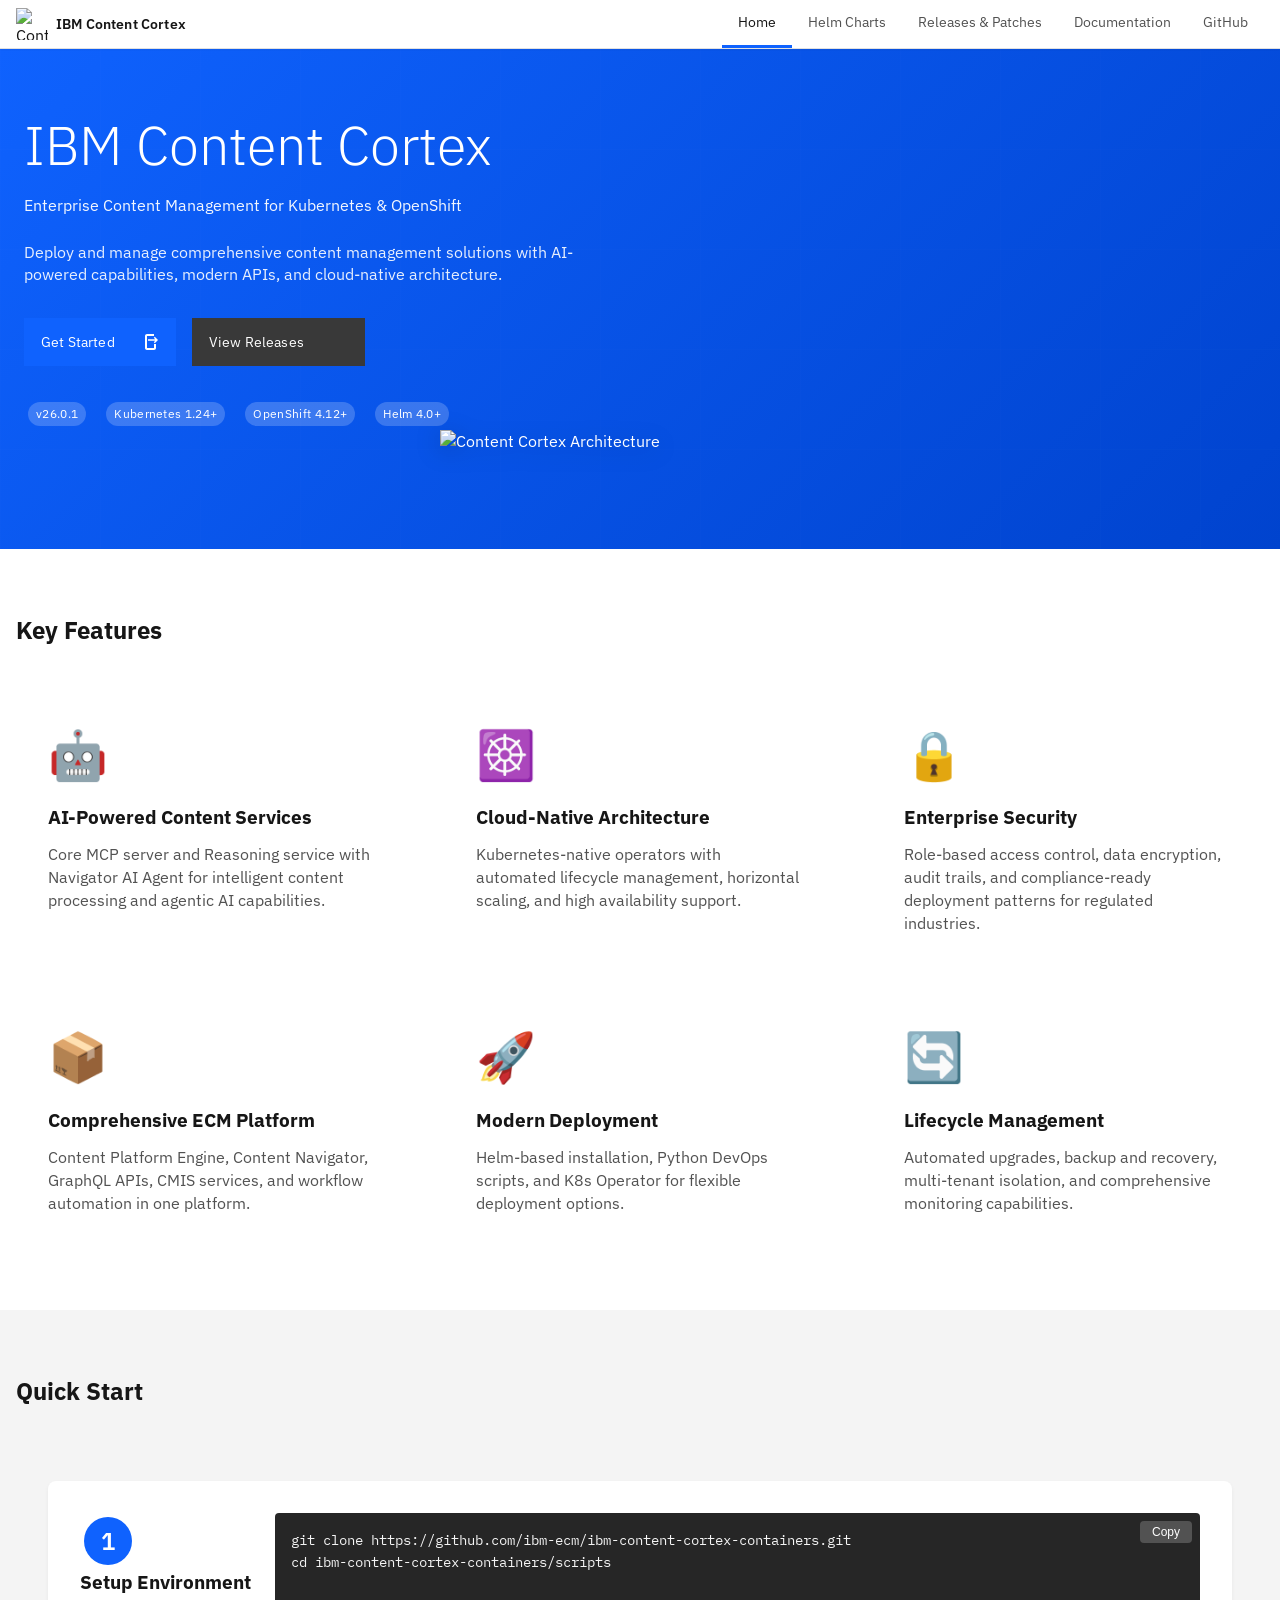
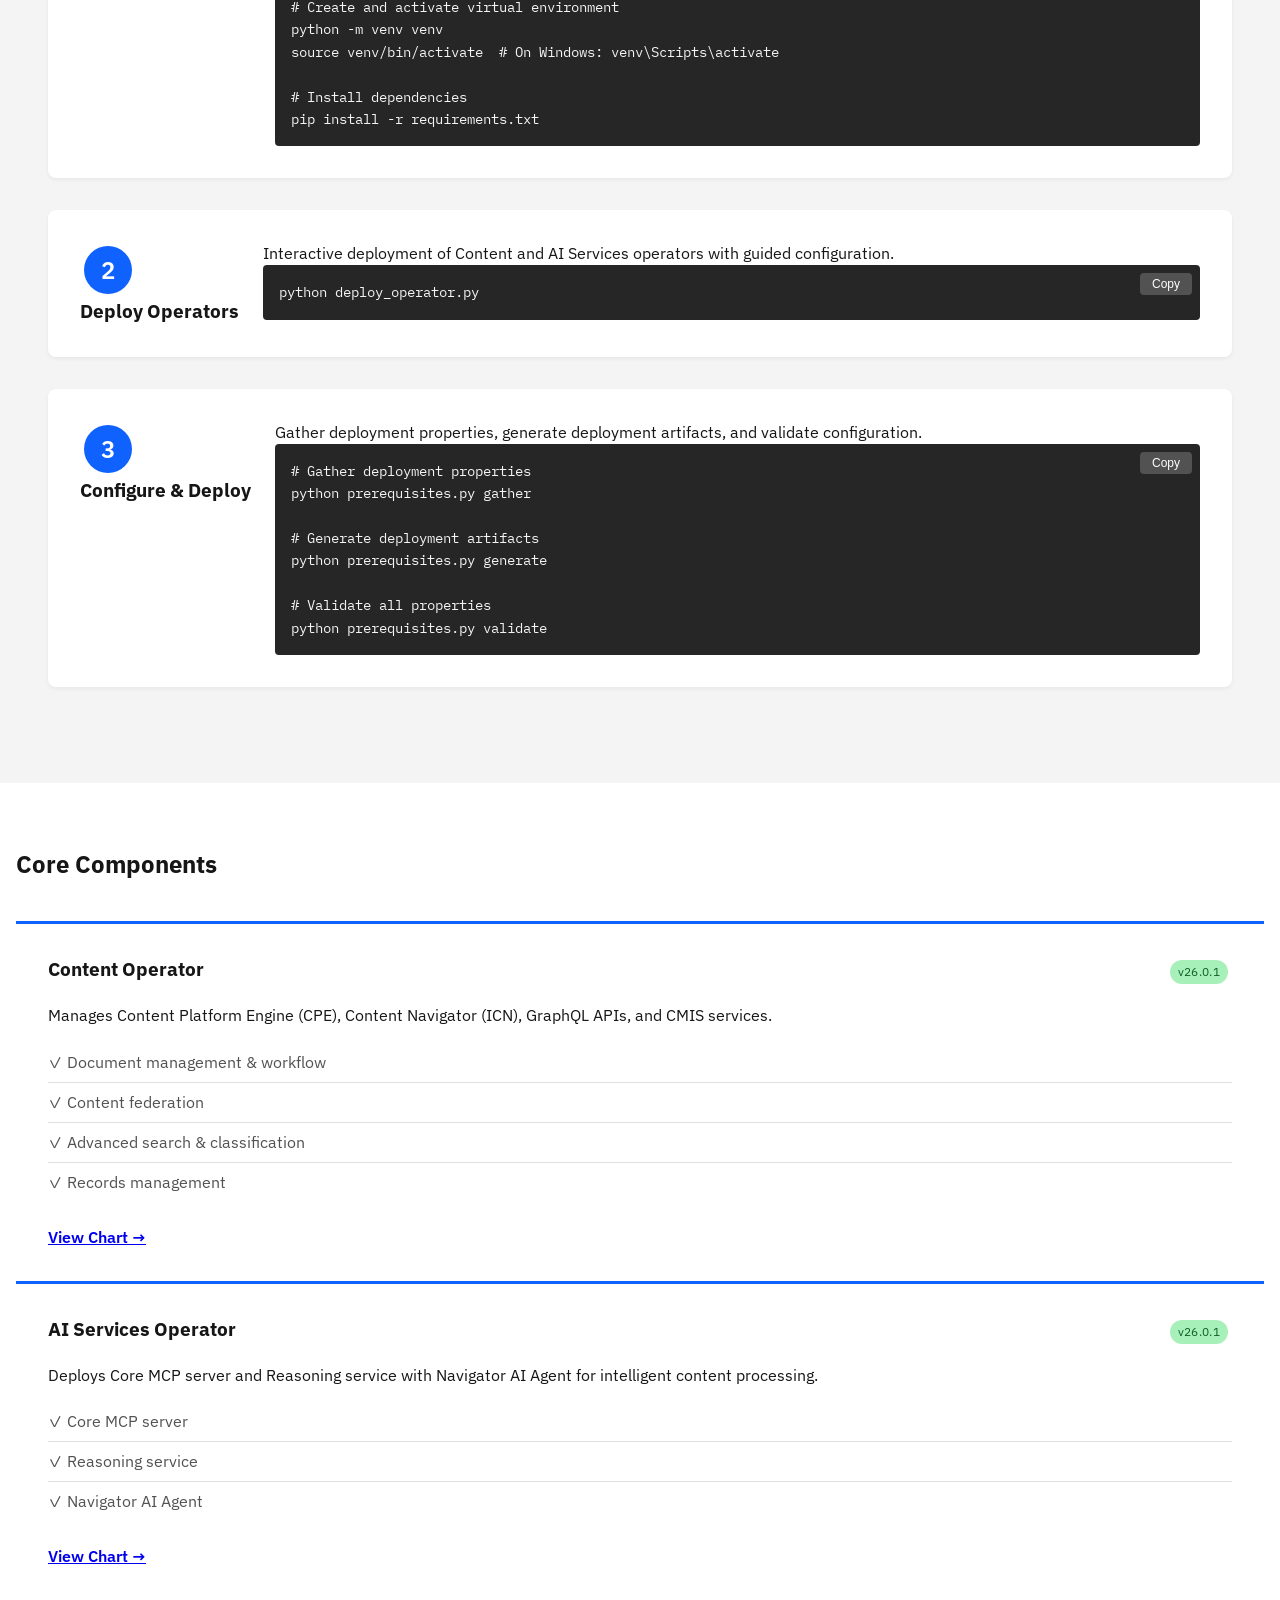
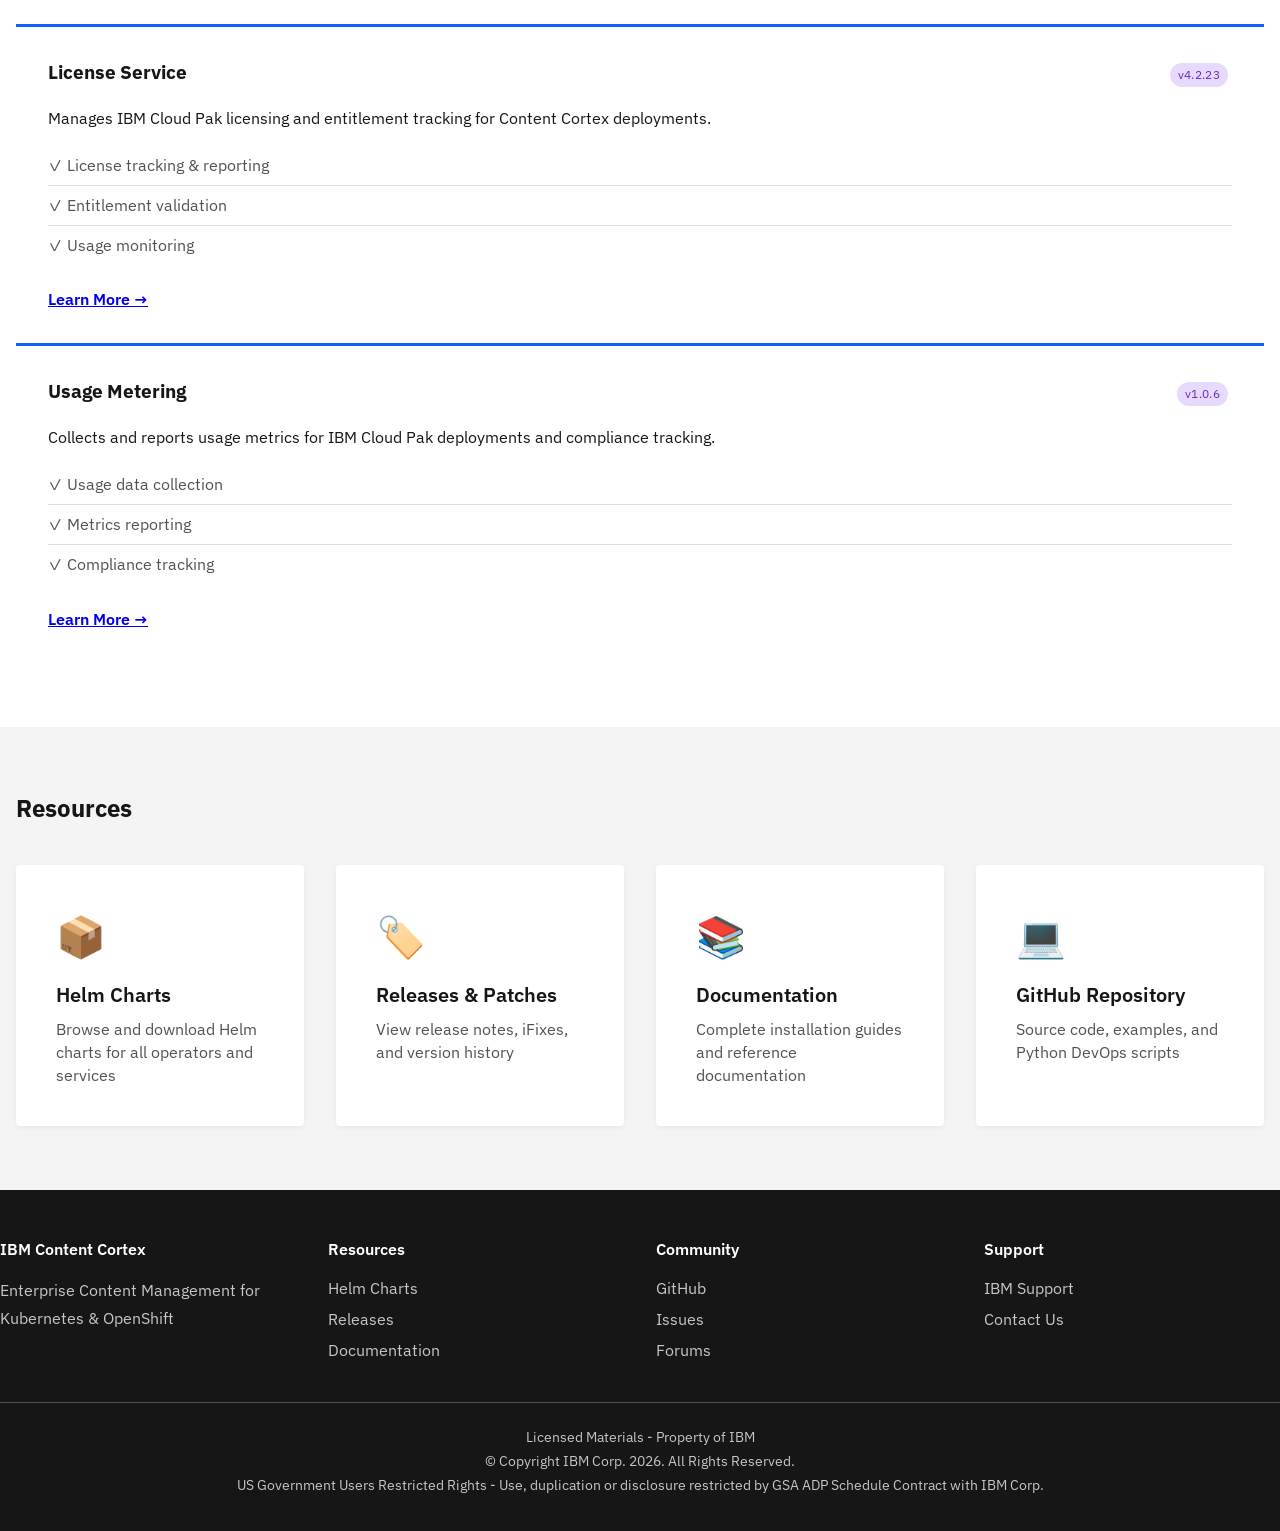
==== docs/index.html @ e1dd1a33 "Content Cortex 26.0.0-IF1 Release" ====
<!DOCTYPE html>
<html lang="en">
<head>
    <meta charset="UTF-8">
    <meta name="viewport" content="width=device-width, initial-scale=1.0">
    <title>IBM Content Cortex Containers - Enterprise Content Management</title>
    <link rel="icon" type="image/svg+xml" href="./assets/favicon.svg">
    <link href="https://fonts.googleapis.com/css2?family=IBM+Plex+Sans:wght@300;400;500;600;700&family=IBM+Plex+Mono:wght@400;500&display=swap" rel="stylesheet">
    
    <!-- Carbon Design System v11 - Latest from Official Repository -->
    <!-- https://github.com/carbon-design-system/carbon/tree/main/packages/styles -->
    <link rel="stylesheet" href="https://cdn.jsdelivr.net/npm/@carbon/styles@latest/css/styles.min.css">
    
    <!-- Carbon Web Components - Latest from Official Repository -->
    <!-- https://github.com/carbon-design-system/carbon/tree/main/packages/web-components -->
    <script type="module" src="https://cdn.jsdelivr.net/npm/@carbon/web-components@latest/dist/index.min.js"></script>
    
    <link rel="stylesheet" href="./assets/styles.css?v=2">
</head>
<body>
    <!-- Navigation -->
    <nav class="navbar">
        <div class="nav-container">
            <div class="nav-brand">
                <img src="./assets/ContentCortex.svg" alt="Content Cortex Logo" class="nav-logo">
                <span class="nav-title">IBM Content Cortex</span>
            </div>
            <ul class="nav-menu" id="navMenu">
                <li><a href="index.html" class="nav-link active">Home</a></li>
                <li><a href="helm-charts.html" class="nav-link">Helm Charts</a></li>
                <li><a href="releases.html" class="nav-link">Releases & Patches</a></li>
                <li><a href="https://www.ibm.com/docs/SSL4SY_26.0.0/com.ibm.p8.containers.doc/containers.html" class="nav-link" target="_blank">Documentation</a></li>
                <li><a href="#" class="nav-link" target="_blank" data-href-env="repoBase">GitHub</a></li>
            </ul>
            <button class="nav-toggle" id="navToggle" aria-label="Toggle navigation">
                <span></span>
                <span></span>
                <span></span>
            </button>
        </div>
    </nav>

    <!-- Hero Section -->
    <section class="hero">
        <div class="cds--grid cds--grid--full-width">
            <div class="cds--row">
                <div class="cds--col-lg-8 cds--col-md-6 cds--col-sm-4">
                    <h1 class="hero-title">IBM Content Cortex</h1>
                    <p class="hero-subtitle cds--type-heading-03">Enterprise Content Management for Kubernetes & OpenShift</p>
                    <p class="hero-description cds--type-body-01">
                        Deploy and manage comprehensive content management solutions with AI-powered capabilities,
                        modern APIs, and cloud-native architecture.
                    </p>
                    <div class="hero-actions">
                        <button class="cds--btn cds--btn--primary" onclick="window.location.href='helm-charts.html'">
                            Get Started
                            <svg class="cds--btn__icon" width="16" height="16" viewBox="0 0 16 16" fill="currentColor">
                                <path d="M11.8 2.8L10.8 3.8 12.2 5.3 5 5.3 5 6.7 12.2 6.7 10.8 8.2 11.8 9.2 15 6z"></path>
                                <path d="M11 14L4 14 4 2 11 2 11 0 4 0C2.9 0 2 0.9 2 2L2 14C2 15.1 2.9 16 4 16L11 16C12.1 16 13 15.1 13 14L13 10 11 10 11 14z"></path>
                            </svg>
                        </button>
                        <button class="cds--btn cds--btn--secondary" onclick="window.location.href='releases.html'">
                            View Releases
                        </button>
                    </div>
                    <div class="hero-badges">
                        <span class="cds--tag cds--tag--blue">v26.0.1</span>
                        <span class="cds--tag cds--tag--cool-gray">Kubernetes 1.24+</span>
                        <span class="cds--tag cds--tag--cool-gray">OpenShift 4.12+</span>
                        <span class="cds--tag cds--tag--cool-gray">Helm 4.0+</span>
                    </div>
                </div>
                </div>
                <div class="cds--col-lg-8 cds--col-md-2 cds--col-sm-0 hero-image-col">
                    <img src="./assets/ContentCortex.svg" alt="Content Cortex Architecture" class="hero-logo">
                </div>
            </div>
        </div>
    </section>

    <!-- Features Section -->
    <section class="features">
        <div class="cds--grid">
            <div class="cds--row">
                <div class="cds--col-lg-16">
                    <h2 class="section-title cds--type-heading-04">Key Features</h2>
                </div>
            </div>
            <div class="cds--row features-row">
                <div class="cds--col-lg-5 cds--col-md-4 cds--col-sm-4">
                    <div class="cds--tile cds--tile--clickable feature-tile">
                        <div class="feature-icon">🤖</div>
                        <h3 class="cds--type-heading-03">AI-Powered Content Services</h3>
                        <p class="cds--type-body-01">Core MCP server and Reasoning service with Navigator AI Agent for intelligent content processing and agentic AI capabilities.</p>
                    </div>
                </div>
                <div class="cds--col-lg-5 cds--col-md-4 cds--col-sm-4">
                    <div class="cds--tile cds--tile--clickable feature-tile">
                        <div class="feature-icon">☸️</div>
                        <h3 class="cds--type-heading-03">Cloud-Native Architecture</h3>
                        <p class="cds--type-body-01">Kubernetes-native operators with automated lifecycle management, horizontal scaling, and high availability support.</p>
                    </div>
                </div>
                <div class="cds--col-lg-5 cds--col-md-4 cds--col-sm-4">
                    <div class="cds--tile cds--tile--clickable feature-tile">
                        <div class="feature-icon">🔒</div>
                        <h3 class="cds--type-heading-03">Enterprise Security</h3>
                        <p class="cds--type-body-01">Role-based access control, data encryption, audit trails, and compliance-ready deployment patterns for regulated industries.</p>
                    </div>
                </div>
            </div>
            <div class="cds--row features-row">
                <div class="cds--col-lg-5 cds--col-md-4 cds--col-sm-4">
                    <div class="cds--tile cds--tile--clickable feature-tile">
                        <div class="feature-icon">📦</div>
                        <h3 class="cds--type-heading-03">Comprehensive ECM Platform</h3>
                        <p class="cds--type-body-01">Content Platform Engine, Content Navigator, GraphQL APIs, CMIS services, and workflow automation in one platform.</p>
                    </div>
                </div>
                <div class="cds--col-lg-5 cds--col-md-4 cds--col-sm-4">
                    <div class="cds--tile cds--tile--clickable feature-tile">
                        <div class="feature-icon">🚀</div>
                        <h3 class="cds--type-heading-03">Modern Deployment</h3>
                        <p class="cds--type-body-01">Helm-based installation, Python DevOps scripts, and K8s Operator for flexible deployment options.</p>
                    </div>
                </div>
                <div class="cds--col-lg-5 cds--col-md-4 cds--col-sm-4">
                    <div class="cds--tile cds--tile--clickable feature-tile">
                        <div class="feature-icon">🔄</div>
                        <h3 class="cds--type-heading-03">Lifecycle Management</h3>
                        <p class="cds--type-body-01">Automated upgrades, backup and recovery, multi-tenant isolation, and comprehensive monitoring capabilities.</p>
                    </div>
                </div>
            </div>
        </div>
    </section>

    <!-- Quick Start Section -->
    <section class="quick-start">
        <div class="cds--grid">
            <div class="cds--row">
                <div class="cds--col-lg-16">
                    <h2 class="section-title cds--type-heading-04">Quick Start</h2>
                </div>
            </div>
            <div class="cds--row">
                <div class="cds--col-lg-16">
                    <div class="cds--tile quick-start-tile">
                        <div class="quick-start-steps">
                            <div class="step">
                                <div class="step-header">
                                    <span class="cds--tag cds--tag--blue step-number">1</span>
                                    <h3 class="cds--type-heading-03">Setup Environment</h3>
                                </div>
                                <div class="step-content">
                                    <pre class="cds--snippet cds--snippet--multi" data-cmd="git clone {repoBase}.git&#10;cd {repoName}/scripts&#10;&#10;# Create and activate virtual environment&#10;python -m venv venv&#10;source venv/bin/activate  # On Windows: venv\Scripts\activate&#10;&#10;# Install dependencies&#10;pip install -r requirements.txt"><code>git clone https://github.com/ibm-ecm/ibm-content-cortex-containers.git
cd ibm-content-cortex-containers/scripts

# Create and activate virtual environment
python -m venv venv
source venv/bin/activate  # On Windows: venv\Scripts\activate

# Install dependencies
pip install -r requirements.txt</code></pre>
                                </div>
                            </div>
                            <div class="step">
                                <div class="step-header">
                                    <span class="cds--tag cds--tag--blue step-number">2</span>
                                    <h3 class="cds--type-heading-03">Deploy Operators</h3>
                                </div>
                                <div class="step-content">
                                    <p class="cds--type-body-01">Interactive deployment of Content and AI Services operators with guided configuration.</p>
                                    <pre class="cds--snippet cds--snippet--single"><code>python deploy_operator.py</code></pre>
                                </div>
                            </div>
                            <div class="step">
                                <div class="step-header">
                                    <span class="cds--tag cds--tag--blue step-number">3</span>
                                    <h3 class="cds--type-heading-03">Configure & Deploy</h3>
                                </div>
                                <div class="step-content">
                                    <p class="cds--type-body-01">Gather deployment properties, generate deployment artifacts, and validate configuration.</p>
                                    <pre class="cds--snippet cds--snippet--multi"><code># Gather deployment properties
python prerequisites.py gather

# Generate deployment artifacts
python prerequisites.py generate

# Validate all properties
python prerequisites.py validate</code></pre>
                                </div>
                            </div>
                        </div>
                    </div>
                </div>
            </div>
        </div>
    </section>

    <!-- Components Section -->
    <section class="components">
        <div class="cds--grid">
            <div class="cds--row">
                <div class="cds--col-lg-16">
                    <h2 class="section-title cds--type-heading-04">Core Components</h2>
                </div>
            </div>
            <div class="cds--row">
                <div class="cds--col-lg-8 cds--col-md-4 cds--col-sm-4">
                    <div class="cds--tile component-tile">
                        <div class="component-header">
                            <h3 class="cds--type-heading-03">Content Operator</h3>
                            <span class="cds--tag cds--tag--green">v26.0.1</span>
                        </div>
                        <p class="cds--type-body-01 component-description">
                            Manages Content Platform Engine (CPE), Content Navigator (ICN), GraphQL APIs, and CMIS services.
                        </p>
                        <ul class="component-features cds--type-body-01">
                            <li>✓ Document management & workflow</li>
                            <li>✓ Content federation</li>
                            <li>✓ Advanced search & classification</li>
                            <li>✓ Records management</li>
                        </ul>
                        <a href="helm-charts.html#content-operator" class="cds--link component-link">View Chart →</a>
                    </div>
                </div>
                
                <div class="cds--col-lg-8 cds--col-md-4 cds--col-sm-4">
                    <div class="cds--tile component-tile">
                        <div class="component-header">
                            <h3 class="cds--type-heading-03">AI Services Operator</h3>
                            <span class="cds--tag cds--tag--green">v26.0.1</span>
                        </div>
                        <p class="cds--type-body-01 component-description">
                            Deploys Core MCP server and Reasoning service with Navigator AI Agent for intelligent content processing.
                        </p>
                        <ul class="component-features cds--type-body-01">
                            <li>✓ Core MCP server</li>
                            <li>✓ Reasoning service</li>
                            <li>✓ Navigator AI Agent</li>
                        </ul>
                        <a href="helm-charts.html#ai-services-operator" class="cds--link component-link">View Chart →</a>
                    </div>
                </div>
            </div>
            <div class="cds--row" data-internal-only style="display:none;">
                <div class="cds--col-lg-8 cds--col-md-4 cds--col-sm-4">
                    <div class="cds--tile component-tile">
                        <div class="component-header">
                            <h3 class="cds--type-heading-03">Watson Enhanced Extraction Service Operator</h3>
                            <span class="cds--tag cds--tag--teal">v26.1.0</span>
                        </div>
                        <p class="cds--type-body-01 component-description">
                            Deploys IBM Workflow and Document Understanding (WDU) Services for intelligent document extraction, automated classification, and workflow orchestration.
                        </p>
                        <ul class="component-features cds--type-body-01">
                            <li>✓ Intelligent document extraction</li>
                            <li>✓ AI-powered classification</li>
                            <li>✓ Workflow orchestration</li>
                            <li>✓ Deep CPE integration</li>
                        </ul>
                        <a href="helm-charts.html#wdu-services-operator-261" class="cds--link component-link">View Chart →</a>
                    </div>
                </div>

                <div class="cds--col-lg-8 cds--col-md-4 cds--col-sm-4">
                    <div class="cds--tile component-tile">
                        <div class="component-header">
                            <h3 class="cds--type-heading-03">Watson Gateway Operator</h3>
                            <span class="cds--tag cds--tag--teal">v13.0.4</span>
                        </div>
                        <p class="cds--type-body-01 component-description">
                            Provides a unified gateway for AI model access, routing, and lifecycle management within IBM Content Cortex and Cloud Pak for Data environments.
                        </p>
                        <ul class="component-features cds--type-body-01">
                            <li>✓ Unified AI model access</li>
                            <li>✓ Intelligent request routing</li>
                            <li>✓ Model lifecycle management</li>
                            <li>✓ Multi-architecture support</li>
                        </ul>
                        <a href="helm-charts.html#watson-gateway-operator-261" class="cds--link component-link">View Chart →</a>
                    </div>
                </div>
            </div>
            <div class="cds--row">
                <div class="cds--col-lg-8 cds--col-md-4 cds--col-sm-4">
                    <div class="cds--tile component-tile">
                        <div class="component-header">
                            <h3 class="cds--type-heading-03">License Service</h3>
                            <span class="cds--tag cds--tag--purple">v4.2.23</span>
                        </div>
                        <p class="cds--type-body-01 component-description">
                            Manages IBM Cloud Pak licensing and entitlement tracking for Content Cortex deployments.
                        </p>
                        <ul class="component-features cds--type-body-01">
                            <li>✓ License tracking & reporting</li>
                            <li>✓ Entitlement validation</li>
                            <li>✓ Usage monitoring</li>
                        </ul>
                        <a href="https://github.com/IBM/ibm-licensing-operator" class="cds--link component-link" target="_blank">Learn More →</a>
                    </div>
                </div>
                
                <div class="cds--col-lg-8 cds--col-md-4 cds--col-sm-4">
                    <div class="cds--tile component-tile">
                        <div class="component-header">
                            <h3 class="cds--type-heading-03">Usage Metering</h3>
                            <span class="cds--tag cds--tag--purple">v1.0.6</span>
                        </div>
                        <p class="cds--type-body-01 component-description">
                            Collects and reports usage metrics for IBM Cloud Pak deployments and compliance tracking.
                        </p>
                        <ul class="component-features cds--type-body-01">
                            <li>✓ Usage data collection</li>
                            <li>✓ Metrics reporting</li>
                            <li>✓ Compliance tracking</li>
                        </ul>
                        <a href="https://github.com/IBM/ibm-usage-metering-operator" class="cds--link component-link" target="_blank">Learn More →</a>
                    </div>
                </div>
            </div>
        </div>
    </section>

    <!-- Resources Section -->
    <section class="resources">
        <div class="container">
            <h2 class="section-title">Resources</h2>
            <div class="resources-grid">
                <a href="helm-charts.html" class="resource-card">
                    <div class="resource-icon">📦</div>
                    <h3>Helm Charts</h3>
                    <p>Browse and download Helm charts for all operators and services</p>
                </a>
                <a href="releases.html" class="resource-card">
                    <div class="resource-icon">🏷️</div>
                    <h3>Releases & Patches</h3>
                    <p>View release notes, iFixes, and version history</p>
                </a>
                <a href="https://www.ibm.com/docs/SSL4SY_26.0.0/com.ibm.p8.containers.doc/containers.html" class="resource-card" target="_blank">
                    <div class="resource-icon">📚</div>
                    <h3>Documentation</h3>
                    <p>Complete installation guides and reference documentation</p>
                </a>
                <a href="#" class="resource-card" target="_blank" data-href-env="repoBase">
                    <div class="resource-icon">💻</div>
                    <h3>GitHub Repository</h3>
                    <p>Source code, examples, and Python DevOps scripts</p>
                </a>
            </div>
        </div>
    </section>

    <!-- Footer -->
    <footer class="footer">
        <div class="container">
            <div class="footer-content">
                <div class="footer-section">
                    <h4>IBM Content Cortex</h4>
                    <p>Enterprise Content Management for Kubernetes & OpenShift</p>
                </div>
                <div class="footer-section">
                    <h4>Resources</h4>
                    <ul>
                        <li><a href="helm-charts.html">Helm Charts</a></li>
                        <li><a href="releases.html">Releases</a></li>
                        <li><a href="https://www.ibm.com/docs/SSL4SY_26.0.0/com.ibm.p8.containers.doc/containers.html" target="_blank">Documentation</a></li>
                    </ul>
                </div>
                <div class="footer-section">
                    <h4>Community</h4>
                    <ul>
                        <li><a href="#" target="_blank" data-href-env="repoBase">GitHub</a></li>
                        <li><a href="#" target="_blank" data-href-env="repoBase/issues">Issues</a></li>
                        <li><a href="https://community.ibm.com/community/user/automation/communities/community-home?communitykey=2b67f465-a5fe-4a66-ad25-f5e767b607e3" target="_blank">Forums</a></li>
                    </ul>
                </div>
                <div class="footer-section">
                    <h4>Support</h4>
                    <ul>
                        <li><a href="https://www.ibm.com/mysupport" target="_blank">IBM Support</a></li>
                        <li><a href="mailto:ecm-container-service@ibm.com">Contact Us</a></li>
                    </ul>
                </div>
            </div>
            <div class="footer-bottom">
                <p>Licensed Materials - Property of IBM</p>
                <p>© Copyright IBM Corp. 2026. All Rights Reserved.</p>
                <p>US Government Users Restricted Rights - Use, duplication or disclosure restricted by GSA ADP Schedule Contract with IBM Corp.</p>
            </div>
        </div>
    </footer>

    <script src="./assets/script.js"></script>
</body>
</html>
---- docs/assets/styles.css ----
/* IBM Carbon Design System v11 - Content Cortex Theme */

:root {
    /* IBM Carbon v11 Colors */
    --cds-background: #ffffff;
    --cds-layer-01: #f4f4f4;
    --cds-layer-02: #ffffff;
    --cds-layer-03: #f4f4f4;
    --cds-field-01: #f4f4f4;
    --cds-field-02: #ffffff;
    --cds-ui-background: #ffffff;
    --cds-interactive-01: #0f62fe;
    --cds-interactive-02: #393939;
    --cds-interactive-03: #0f62fe;
    --cds-interactive-04: #0f62fe;
    --cds-text-01: #161616;
    --cds-text-02: #525252;
    --cds-text-03: #8d8d8d;
    --cds-text-04: #ffffff;
    --cds-link-01: #0f62fe;
    --cds-inverse-link: #78a9ff;
    --cds-icon-01: #161616;
    --cds-icon-02: #525252;
    --cds-icon-03: #ffffff;
    --cds-border-subtle-00: #e0e0e0;
    --cds-border-subtle-01: #c6c6c6;
    --cds-border-strong-01: #8d8d8d;
    
    /* IBM Carbon Color Palette - Gray Scale */
    --white: #ffffff;
    --gray-10: #f4f4f4;
    --gray-20: #e0e0e0;
    --gray-30: #c6c6c6;
    --gray-40: #a8a8a8;
    --gray-50: #8d8d8d;
    --gray-60: #6f6f6f;
    --gray-70: #525252;
    --gray-80: #393939;
    --gray-90: #262626;
    --gray-100: #161616;
    
    /* IBM Carbon Color Palette - Blue */
    --blue-10: #edf5ff;
    --blue-20: #d0e2ff;
    --blue-30: #a6c8ff;
    --blue-40: #78a9ff;
    --blue-50: #4589ff;
    --blue-60: #0f62fe;
    --blue-70: #0043ce;
    --blue-80: #002d9c;
    --blue-90: #001d6c;
    --blue-100: #001141;
    
    /* IBM Carbon Color Palette - Green */
    --green-10: #defbe6;
    --green-20: #a7f0ba;
    --green-30: #6fdc8c;
    --green-40: #42be65;
    --green-50: #24a148;
    --green-60: #198038;
    --green-70: #0e6027;
    --green-80: #044317;
    --green-90: #022d0d;
    --green-100: #071908;
    
    /* IBM Carbon Color Palette - Yellow */
    --yellow-10: #fcf4d6;
    --yellow-20: #fddc69;
    --yellow-30: #f1c21b;
    --yellow-40: #d2a106;
    --yellow-50: #b28600;
    --yellow-60: #8e6a00;
    --yellow-70: #684e00;
    --yellow-80: #483700;
    --yellow-90: #302400;
    --yellow-100: #1c1500;
    
    /* IBM Carbon Color Palette - Purple */
    --purple-10: #f6f2ff;
    --purple-20: #e8daff;
    --purple-30: #d4bbff;
    --purple-40: #be95ff;
    --purple-50: #a56eff;
    --purple-60: #8a3ffc;
    --purple-70: #6929c4;
    --purple-80: #491d8b;
    --purple-90: #31135e;
    --purple-100: #1c0f30;
    
    /* Spacing Scale */
    --cds-spacing-01: 0.125rem;
    --cds-spacing-02: 0.25rem;
    --cds-spacing-03: 0.5rem;
    --cds-spacing-04: 0.75rem;
    --cds-spacing-05: 1rem;
    --cds-spacing-06: 1.5rem;
    --cds-spacing-07: 2rem;
    --cds-spacing-08: 2.5rem;
    --cds-spacing-09: 3rem;
    --cds-spacing-10: 4rem;
    --cds-spacing-12: 6rem;
    
    /* Spacing Aliases */
    --spacing-01: 0.125rem;
    --spacing-02: 0.25rem;
    --spacing-03: 0.5rem;
    --spacing-04: 0.75rem;
    --spacing-05: 1rem;
    --spacing-06: 1.5rem;
    --spacing-07: 2rem;
    --spacing-08: 2.5rem;
    --spacing-09: 3rem;
    --spacing-10: 4rem;
    --spacing-12: 6rem;
    
    /* Typography */
    --cds-font-family: 'IBM Plex Sans', -apple-system, BlinkMacSystemFont, 'Segoe UI', Roboto, sans-serif;
    --cds-font-family-mono: 'IBM Plex Mono', 'Courier New', monospace;
    --font-family: 'IBM Plex Sans', -apple-system, BlinkMacSystemFont, 'Segoe UI', Roboto, sans-serif;
    --font-family-mono: 'IBM Plex Mono', 'Courier New', monospace;
    
    /* Layout */
    --cds-layout-01: 1rem;
    --cds-layout-02: 1.5rem;
    --cds-layout-03: 2rem;
    --cds-layout-04: 3rem;
    --cds-layout-05: 4rem;
    --cds-layout-06: 6rem;
    --cds-layout-07: 10rem;
    
    /* Transitions */
    --transition-fast: 110ms cubic-bezier(0.2, 0, 0.38, 0.9);
    --transition-moderate: 240ms cubic-bezier(0.2, 0, 0.38, 0.9);
    --transition-slow: 400ms cubic-bezier(0.2, 0, 0.38, 0.9);
}

/* Reset & Base Styles */
* {
    margin: 0;
    padding: 0;
    box-sizing: border-box;
}

body {
    font-family: var(--cds-font-family);
    line-height: 1.43;
    color: var(--cds-text-01);
    background: var(--cds-background);
    -webkit-font-smoothing: antialiased;
    -moz-osx-font-smoothing: grayscale;
}

/* Carbon Grid Override */
.cds--grid {
    max-width: 99rem;
    margin: 0 auto;
    padding-left: var(--cds-spacing-05);
    padding-right: var(--cds-spacing-05);
}

.cds--grid--full-width {
    max-width: 100%;
    padding-left: var(--cds-spacing-06);
    padding-right: var(--cds-spacing-06);
}

/* Navigation - Carbon UI Shell Style */
.navbar {
    background: var(--cds-ui-background);
    border-bottom: 1px solid var(--cds-border-subtle-00);
    position: sticky;
    top: 0;
    z-index: 8000;
    box-shadow: 0 1px 2px rgba(0, 0, 0, 0.05);
}

.nav-container {
    max-width: 99rem;
    margin: 0 auto;
    padding: 0 var(--cds-spacing-05);
    display: flex;
    justify-content: space-between;
    align-items: center;
    height: 3rem;
}

.nav-brand {
    display: flex;
    align-items: center;
    gap: var(--cds-spacing-03);
}

.nav-logo {
    width: 2rem;
    height: 2rem;
}

.nav-title {
    font-size: 0.875rem;
    font-weight: 600;
    color: var(--cds-text-01);
    letter-spacing: 0.16px;
}

.nav-menu {
    display: flex;
    list-style: none;
    gap: 0;
    align-items: center;
}

.nav-link {
    color: var(--cds-text-02);
    text-decoration: none;
    font-size: 0.875rem;
    font-weight: 400;
    padding: 0 var(--cds-spacing-05);
    height: 3rem;
    display: flex;
    align-items: center;
    border-bottom: 3px solid transparent;
    transition: all 110ms cubic-bezier(0.2, 0, 0.38, 0.9);
}

.nav-link:hover {
    background: var(--cds-layer-01);
    color: var(--cds-text-01);
}

.nav-link.active {
    border-bottom-color: var(--cds-interactive-01);
    color: var(--cds-text-01);
}

.nav-toggle {
    display: none;
    flex-direction: column;
    gap: 4px;
    background: none;
    border: none;
    cursor: pointer;
    padding: var(--cds-spacing-03);
}

.nav-toggle span {
    width: 20px;
    height: 2px;
    background: var(--cds-icon-01);
    transition: all 240ms cubic-bezier(0.2, 0, 0.38, 0.9);
}

/* Hero Section - Carbon Style */
.hero {
    background: linear-gradient(135deg, #0f62fe 0%, #0043ce 100%);
    color: #ffffff;
    padding: var(--cds-spacing-10) 0 var(--cds-spacing-12);
    position: relative;
    overflow: hidden;
}

.hero::before {
    content: '';
    position: absolute;
    top: 0;
    left: 0;
    right: 0;
    bottom: 0;
    background: url('data:image/svg+xml,<svg width="100" height="100" xmlns="http://www.w3.org/2000/svg"><defs><pattern id="grid" width="100" height="100" patternUnits="userSpaceOnUse"><path d="M 100 0 L 0 0 0 100" fill="none" stroke="rgba(255,255,255,0.05)" stroke-width="1"/></pattern></defs><rect width="100%" height="100%" fill="url(%23grid)"/></svg>');
    opacity: 0.3;
}

.hero .cds--row {
    position: relative;
    z-index: 1;
}

.hero-title {
    font-size: 3.375rem;
    font-weight: 300;
    margin-bottom: var(--cds-spacing-05);
    line-height: 1.199;
    letter-spacing: 0;
}

.hero-subtitle {
    margin-bottom: var(--cds-spacing-06);
    opacity: 0.95;
}

.hero-description {
    margin-bottom: var(--cds-spacing-07);
    opacity: 0.9;
    max-width: 36rem;
}

.hero-actions {
    display: flex;
    gap: var(--cds-spacing-05);
    margin-bottom: var(--cds-spacing-07);
}

.hero-badges {
    display: flex;
    gap: var(--cds-spacing-04);
    flex-wrap: wrap;
}

.hero-image-col {
    display: flex;
    justify-content: center;
    align-items: center;
}

.hero-logo {
    width: 100%;
    max-width: 25rem;
    height: auto;
    filter: drop-shadow(0 4px 12px rgba(0, 0, 0, 0.2));
    animation: float 6s ease-in-out infinite;
}

@keyframes float {
    0%, 100% { transform: translateY(0px); }
    50% { transform: translateY(-10px); }
}

/* Carbon Button Styles & Overrides */
.cds--btn {
    display: inline-flex;
    align-items: center;
    justify-content: space-between;
    min-height: 3rem;
    padding: calc(0.875rem - 3px) 60px calc(0.875rem - 3px) 16px;
    font-size: 0.875rem;
    font-weight: 400;
    line-height: 1.28572;
    letter-spacing: 0.16px;
    text-decoration: none;
    cursor: pointer;
    transition: background 70ms cubic-bezier(0, 0, 0.38, 0.9),
                box-shadow 70ms cubic-bezier(0, 0, 0.38, 0.9),
                border-color 70ms cubic-bezier(0, 0, 0.38, 0.9),
                outline 70ms cubic-bezier(0, 0, 0.38, 0.9);
    border-radius: 0;
    outline: 2px solid transparent;
    outline-offset: -2px;
    position: relative;
    max-width: 20rem;
    font-family: var(--cds-font-family);
}

.cds--btn--primary {
    background-color: var(--blue-60);
    border: 1px solid transparent;
    color: var(--white);
}

.cds--btn--primary:hover {
    background-color: var(--blue-70);
}

.cds--btn--primary:active {
    background-color: var(--blue-80);
}

.cds--btn--secondary {
    background-color: var(--gray-80);
    border: 1px solid transparent;
    color: var(--white);
}

.cds--btn--secondary:hover {
    background-color: var(--gray-90);
}

.cds--btn--secondary:active {
    background-color: var(--gray-100);
}

.cds--btn__icon {
    position: absolute;
    right: 16px;
    flex-shrink: 0;
    width: 16px;
    height: 16px;
}

/* Carbon Tag Styles & Overrides */
.cds--tag {
    display: inline-flex;
    align-items: center;
    padding: 0 var(--cds-spacing-03);
    height: 1.5rem;
    margin: var(--cds-spacing-02);
    border-radius: 0.9375rem;
    font-size: 0.75rem;
    font-weight: 400;
    line-height: 1.33333;
    letter-spacing: 0.32px;
    vertical-align: middle;
    word-break: break-word;
}

.cds--tag--blue {
    background-color: var(--blue-20);
    color: var(--blue-70);
}

.cds--tag--cool-gray,
.cds--tag--gray {
    background-color: var(--gray-20);
    color: var(--gray-100);
}

.cds--tag--green {
    background-color: var(--green-20);
    color: var(--green-70);
}

.cds--tag--purple {
    background-color: var(--purple-20);
    color: var(--purple-70);
}

.cds--tag--red {
    background-color: #ffd7d9;
    color: #750e13;
}

.cds--tag--cyan {
    background-color: #bae6ff;
    color: #003a6d;
}

/* Carbon Tag Overrides for Hero */
.hero .cds--tag {
    background-color: rgba(255, 255, 255, 0.2);
    color: #ffffff;
    border: none;
}

/* Sections */
section {
    padding: var(--cds-spacing-10) 0;
}

.section-title {
    margin-bottom: var(--cds-spacing-08);
    text-align: left;
}

/* Features Section */
.features {
    background: var(--cds-background);
}

.features .cds--row {
    margin-bottom: var(--cds-spacing-06);
}

.features .cds--row:last-child {
    margin-bottom: 0;
}

.features-row {
    display: flex;
    flex-wrap: wrap;
    gap: var(--cds-spacing-06);
    justify-content: space-between;
}

.features-row > [class*="cds--col"] {
    flex: 0 0 calc(33.333% - var(--cds-spacing-06));
    max-width: calc(33.333% - var(--cds-spacing-06));
}

.feature-tile {
    height: 100%;
    padding: var(--cds-spacing-07);
    transition: all 240ms cubic-bezier(0.2, 0, 0.38, 0.9);
}

.feature-tile:hover {
    transform: translateY(-2px);
    box-shadow: 0 4px 8px rgba(0, 0, 0, 0.1);
}

.feature-icon {
    font-size: 3rem;
    margin-bottom: var(--cds-spacing-05);
    display: block;
}

.feature-tile h3 {
    margin-bottom: var(--cds-spacing-04);
}

.feature-tile p {
    color: var(--cds-text-02);
}

/* Quick Start Section */
.quick-start {
    background: var(--cds-layer-01);
}

.quick-start-tile {
    padding: var(--cds-spacing-07);
}

.quick-start-steps {
    display: flex;
    flex-direction: column;
    gap: var(--spacing-07);
}

.step {
    display: flex;
    gap: var(--spacing-06);
    background: var(--white);
    padding: var(--spacing-07);
    border-radius: 8px;
    box-shadow: 0 2px 4px rgba(0, 0, 0, 0.05);
}

.step-number {
    flex-shrink: 0;
    width: 48px;
    height: 48px;
    background: var(--blue-60);
    color: var(--white);
    border-radius: 50%;
    display: flex;
    align-items: center;
    justify-content: center;
    font-size: 1.5rem;
    font-weight: 600;
}

.step-content {
    flex: 1;
}

.step-content h3 {
    font-size: 1.25rem;
    font-weight: 600;
    color: var(--gray-100);
    margin-bottom: var(--spacing-04);
}

.step-content pre {
    background: var(--gray-90);
    color: var(--gray-10);
    padding: var(--spacing-05);
    border-radius: 4px;
    overflow-x: auto;
    font-family: var(--font-family-mono);
    font-size: 0.875rem;
    line-height: 1.6;
}

.step-content code {
    font-family: var(--font-family-mono);
}

/* Components Section */
.components {
    background: var(--cds-background);
}

.components .cds--row {
    margin-bottom: var(--cds-spacing-06);
}

.components .cds--row:last-child {
    margin-bottom: 0;
}

.component-tile {
    height: 100%;
    padding: var(--cds-spacing-07);
    border-top: 3px solid var(--cds-interactive-01);
}

.component-header {
    display: flex;
    justify-content: space-between;
    align-items: flex-start;
    margin-bottom: var(--cds-spacing-05);
}

.component-header h3 {
    flex: 1;
}

.component-description {
    margin-bottom: var(--cds-spacing-05);
}

.component-features {
    list-style: none;
    margin-bottom: var(--cds-spacing-06);
    padding-left: 0;
}

.component-features li {
    padding: var(--cds-spacing-03) 0;
    color: var(--cds-text-02);
    border-bottom: 1px solid var(--cds-border-subtle-00);
}

.component-features li:last-child {
    border-bottom: none;
}

.component-link {
    font-weight: 600;
}

/* Resources Section */
.resources {
    background: var(--cds-layer-01);
    padding: var(--cds-spacing-10) 0;
}

.resources .container {
    max-width: 99rem;
    margin: 0 auto;
    padding: 0 var(--cds-spacing-05);
}

.resources-grid {
    display: grid;
    grid-template-columns: repeat(4, 1fr);
    gap: var(--cds-spacing-07);
}

.resource-card {
    display: block;
    padding: var(--cds-spacing-08);
    background: var(--cds-background);
    border-radius: 4px;
    text-decoration: none;
    transition: all 240ms cubic-bezier(0.2, 0, 0.38, 0.9);
    box-shadow: 0 2px 4px rgba(0, 0, 0, 0.05);
    border-top: 3px solid transparent;
}

.resource-card:hover {
    transform: translateY(-2px);
    box-shadow: 0 4px 8px rgba(0, 0, 0, 0.1);
    border-top-color: var(--cds-interactive-01);
}

.resource-icon {
    font-size: 2.5rem;
    margin-bottom: var(--cds-spacing-05);
    display: block;
}

.resource-card h3 {
    font-size: 1.25rem;
    font-weight: 600;
    color: var(--cds-text-01);
    margin-bottom: var(--cds-spacing-03);
}

.resource-card p {
    color: var(--cds-text-02);
    line-height: 1.43;
}

/* Buttons */
.btn {
    display: inline-block;
    padding: var(--cds-spacing-04) var(--cds-spacing-06);
    font-size: 0.875rem;
    font-weight: 600;
    text-align: center;
    text-decoration: none;
    border-radius: 4px;
    border: none;
    cursor: pointer;
    transition: all var(--transition-moderate);
    font-family: var(--cds-font-family);
}

.btn-primary {
    background: var(--blue-60);
    color: var(--white);
}

.btn-primary:hover {
    background: var(--blue-70);
}

.btn-secondary {
    background: var(--gray-80);
    color: var(--white);
}

.btn-secondary:hover {
    background: var(--gray-90);
}

.btn-outline {
    background: transparent;
    color: var(--blue-60);
    border: 1px solid var(--blue-60);
}

.btn-outline:hover {
    background: var(--blue-60);
    color: var(--white);
}

/* Footer */
.footer {
    background: var(--gray-100);
    color: var(--gray-30);
    padding: var(--spacing-09) 0 var(--spacing-07);
}

.footer-content {
    display: grid;
    grid-template-columns: repeat(auto-fit, minmax(200px, 1fr));
    gap: var(--spacing-07);
    margin-bottom: var(--spacing-07);
}

.footer-section h4 {
    color: var(--white);
    font-size: 1rem;
    font-weight: 600;
    margin-bottom: var(--spacing-05);
}

.footer-section p {
    line-height: 1.7;
}

.footer-section ul {
    list-style: none;
}

.footer-section li {
    margin-bottom: var(--spacing-03);
}

.footer-section a {
    color: var(--gray-30);
    text-decoration: none;
    transition: color var(--transition-fast);
}

.footer-section a:hover {
    color: var(--white);
}

.footer-bottom {
    border-top: 1px solid var(--gray-70);
    padding-top: var(--spacing-06);
    text-align: center;
    font-size: 0.875rem;
}

.footer-bottom p {
    margin-bottom: var(--spacing-02);
}

/* Responsive Design */
@media (max-width: 1056px) {
    .hero-content {
        grid-template-columns: 1fr;
    }
    
    .hero-image {
        order: -1;
    }
    
    .hero-logo {
        max-width: 300px;
    }
    
    .features-row > [class*="cds--col"] {
        flex: 0 0 calc(50% - var(--cds-spacing-06));
        max-width: calc(50% - var(--cds-spacing-06));
    }
    
    .resources-grid {
        grid-template-columns: repeat(2, 1fr);
    }
}

@media (max-width: 768px) {
    .features-row > [class*="cds--col"] {
        flex: 0 0 100%;
        max-width: 100%;
    }
    
    .resources-grid {
        grid-template-columns: 1fr;
    }
    
    .nav-menu {
        position: fixed;
        left: -100%;
        top: 48px;
        flex-direction: column;
        background: var(--white);
        width: 100%;
        text-align: center;
        transition: left var(--transition-moderate);
        box-shadow: 0 4px 8px rgba(0, 0, 0, 0.1);
        padding: var(--spacing-05) 0;
        gap: 0;
    }
    
    .nav-menu.active {
        left: 0;
    }
    
    .nav-link {
        width: 100%;
        padding: var(--spacing-05);
        border-radius: 0;
    }
    
    .nav-toggle {
        display: flex;
    }
    
    .hero-title {
        font-size: 2.5rem;
    }
    
    .hero-subtitle {
        font-size: 1.25rem;
    }
    
    .hero-actions {
        flex-direction: column;
    }
    
    .btn {
        text-align: center;
    }
    
    .section-title {
        font-size: 2rem;
    }
    
    .features-grid,
    .components-grid {
        grid-template-columns: 1fr;
    }
    
    .step {
        flex-direction: column;
    }
}

@media (max-width: 480px) {
    .container {
        padding: 0 var(--spacing-05);
    }
    
    .hero-title {
        font-size: 2rem;
    }
    
    .hero-subtitle {
        font-size: 1.125rem;
    }
    
    .section-title {
        font-size: 1.75rem;
    }
}
/* Copy Button for Code Blocks */
pre {
    position: relative;
}

.copy-button {
    position: absolute;
    top: 0.5rem;
    right: 0.5rem;
    background: var(--gray-70);
    color: var(--white);
    border: none;
    padding: 0.25rem 0.75rem;
    border-radius: 4px;
    font-size: 0.75rem;
    font-weight: 500;
    cursor: pointer;
    transition: background var(--transition-fast);
    z-index: 10;
}

.copy-button:hover {
    background: var(--gray-50);
}

.copy-button:active {
    background: var(--blue-60);
}


/* ── Environment Badge (dev mode indicator in navbar) ── */
.env-badge {
    display: inline-block;
    margin-left: var(--cds-spacing-03);
    padding: 0.125rem 0.5rem;
    background: #ffd6a5;
    color: #7a3900;
    border: 1px solid #ff9800;
    border-radius: 0.75rem;
    font-size: 0.7rem;
    font-weight: 600;
    letter-spacing: 0.02em;
    white-space: nowrap;
    vertical-align: middle;
}

/* Made with Bob */
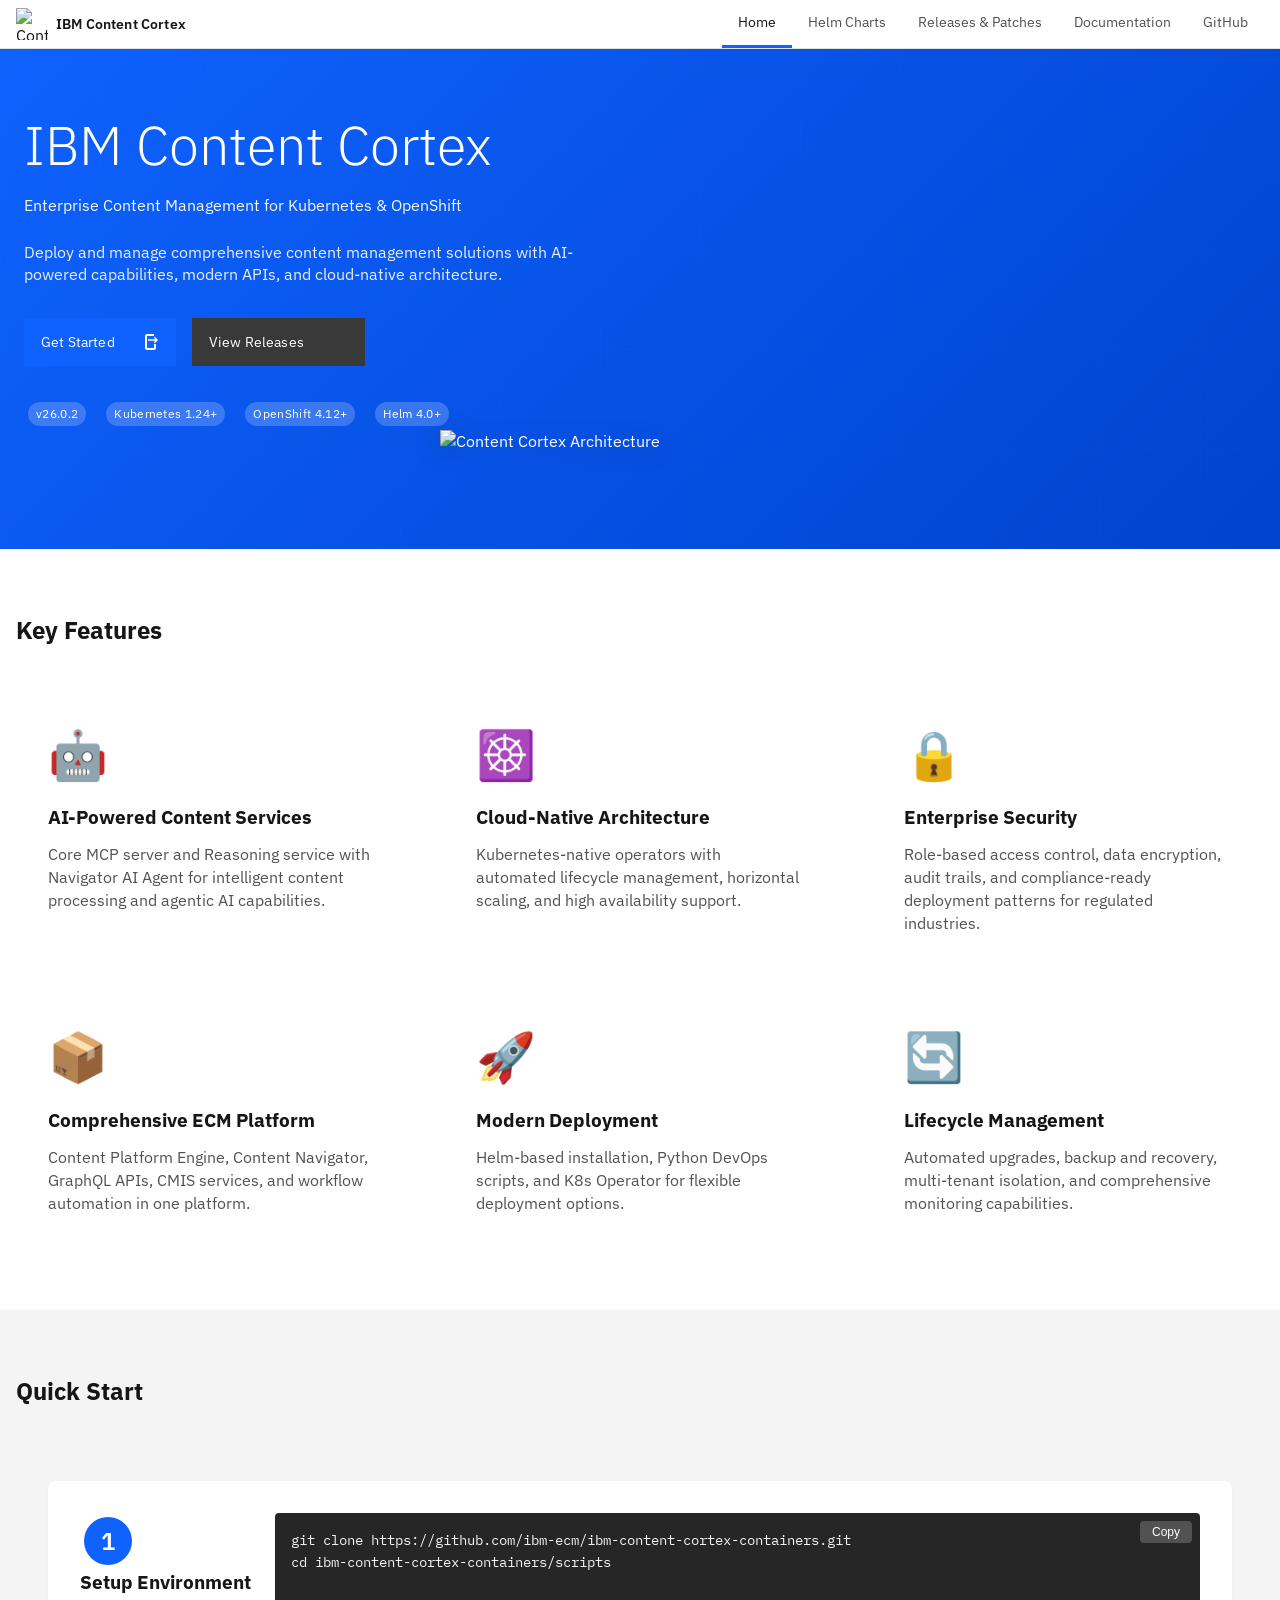
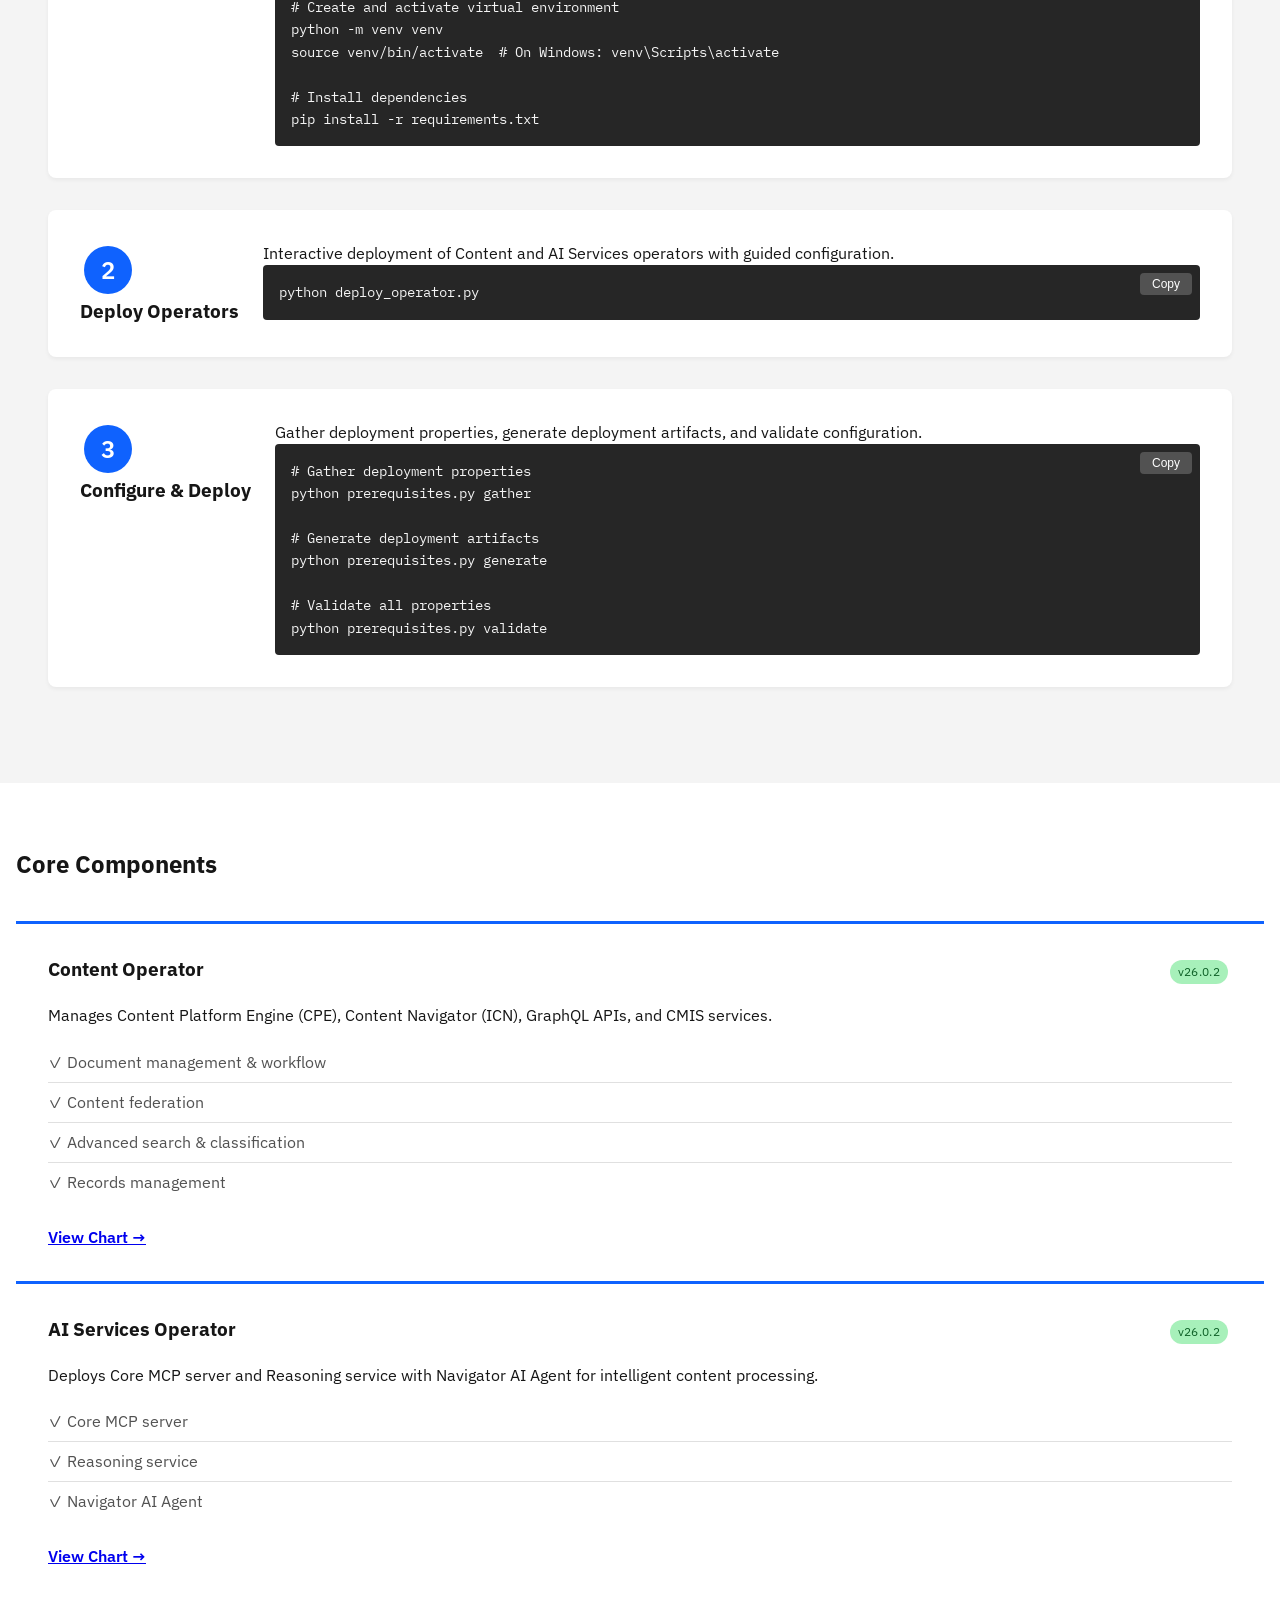
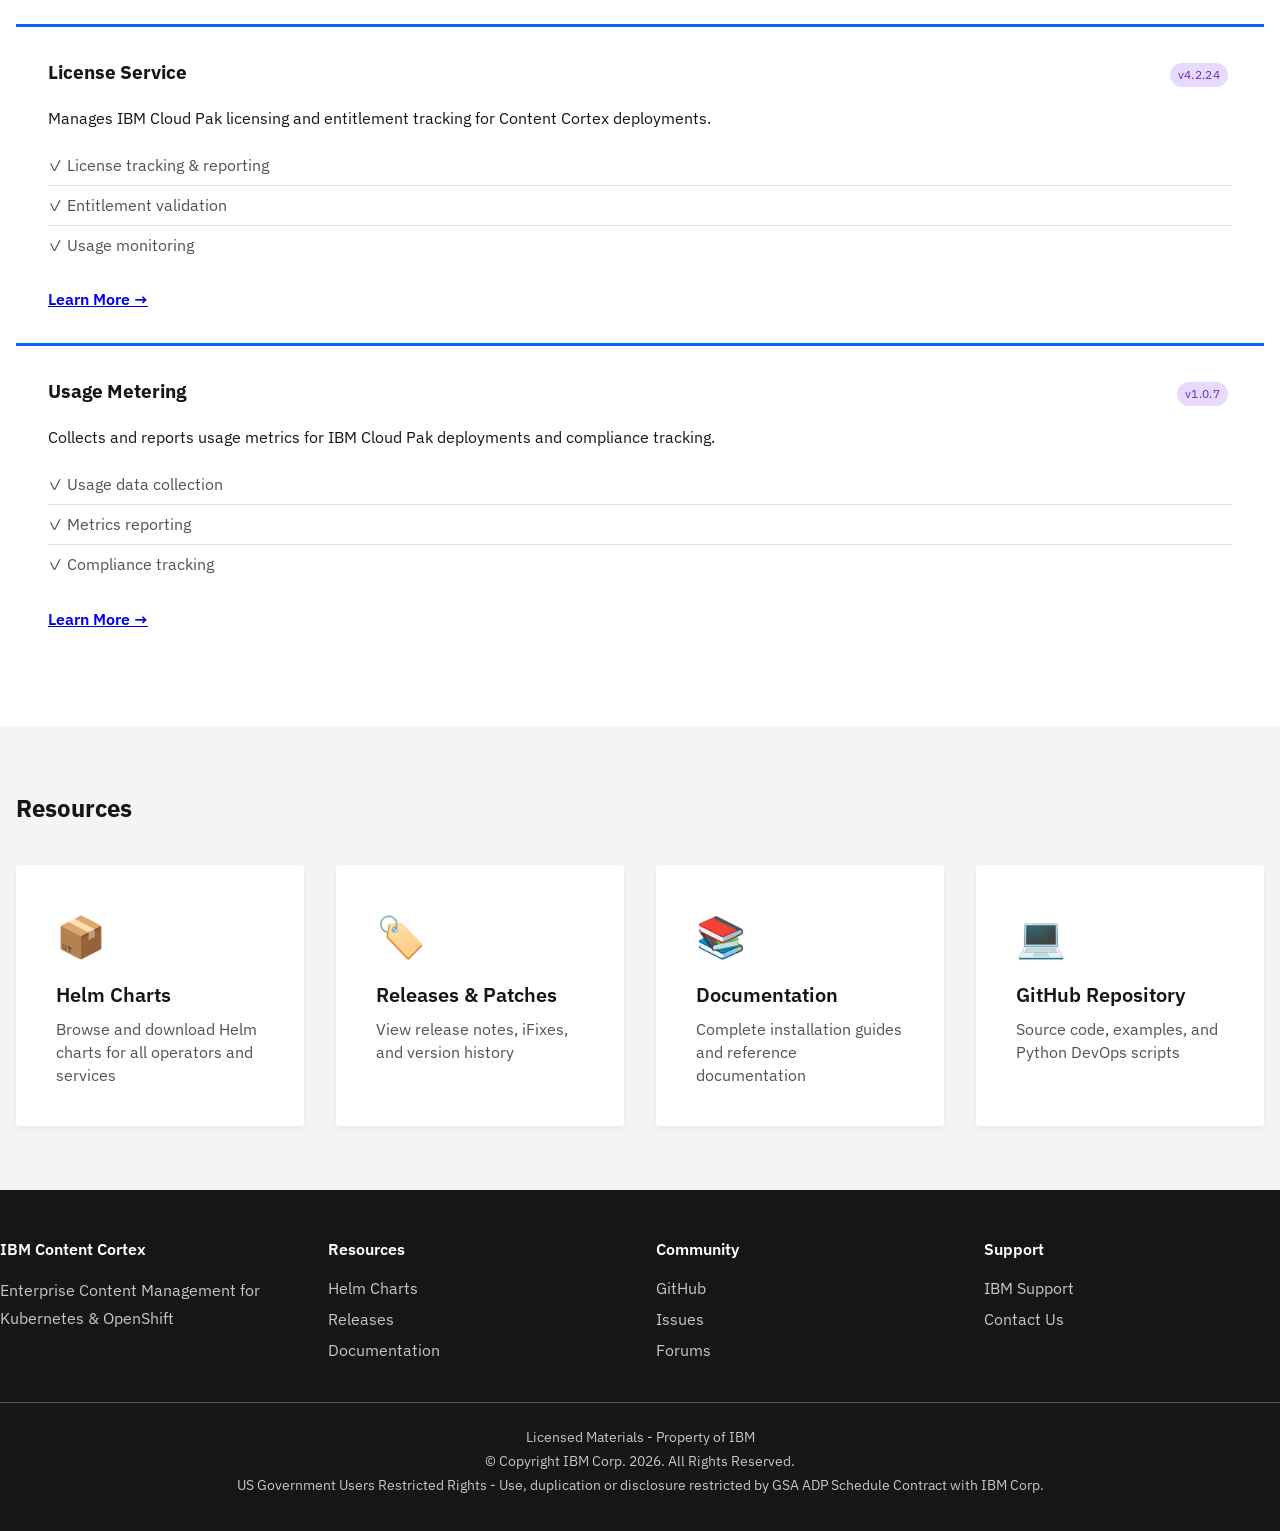
==== commit f81bffab: "Content Cortex 26.0.0-IF2 Release" ====
--- a/docs/index.html
+++ b/docs/index.html
@@ -64,7 +64,7 @@
                         </button>
                     </div>
                     <div class="hero-badges">
-                        <span class="cds--tag cds--tag--blue">v26.0.1</span>
+                        <span class="cds--tag cds--tag--blue">v26.0.2</span>
                         <span class="cds--tag cds--tag--cool-gray">Kubernetes 1.24+</span>
                         <span class="cds--tag cds--tag--cool-gray">OpenShift 4.12+</span>
                         <span class="cds--tag cds--tag--cool-gray">Helm 4.0+</span>
@@ -211,7 +211,7 @@
                     <div class="cds--tile component-tile">
                         <div class="component-header">
                             <h3 class="cds--type-heading-03">Content Operator</h3>
-                            <span class="cds--tag cds--tag--green">v26.0.1</span>
+                            <span class="cds--tag cds--tag--green">v26.0.2</span>
                         </div>
                         <p class="cds--type-body-01 component-description">
                             Manages Content Platform Engine (CPE), Content Navigator (ICN), GraphQL APIs, and CMIS services.
@@ -222,7 +222,7 @@
                             <li>✓ Advanced search & classification</li>
                             <li>✓ Records management</li>
                         </ul>
-                        <a href="helm-charts.html#content-operator" class="cds--link component-link">View Chart →</a>
+                        <a href="helm-charts.html#content-operator-26-0-2" class="cds--link component-link">View Chart →</a>
                     </div>
                 </div>
                 
@@ -230,7 +230,7 @@
                     <div class="cds--tile component-tile">
                         <div class="component-header">
                             <h3 class="cds--type-heading-03">AI Services Operator</h3>
-                            <span class="cds--tag cds--tag--green">v26.0.1</span>
+                            <span class="cds--tag cds--tag--green">v26.0.2</span>
                         </div>
                         <p class="cds--type-body-01 component-description">
                             Deploys Core MCP server and Reasoning service with Navigator AI Agent for intelligent content processing.
@@ -240,7 +240,7 @@
                             <li>✓ Reasoning service</li>
                             <li>✓ Navigator AI Agent</li>
                         </ul>
-                        <a href="helm-charts.html#ai-services-operator" class="cds--link component-link">View Chart →</a>
+                        <a href="helm-charts.html#ai-services-operator-26-0-2" class="cds--link component-link">View Chart →</a>
                     </div>
                 </div>
             </div>
@@ -288,7 +288,7 @@
                     <div class="cds--tile component-tile">
                         <div class="component-header">
                             <h3 class="cds--type-heading-03">License Service</h3>
-                            <span class="cds--tag cds--tag--purple">v4.2.23</span>
+                            <span class="cds--tag cds--tag--purple">v4.2.24</span>
                         </div>
                         <p class="cds--type-body-01 component-description">
                             Manages IBM Cloud Pak licensing and entitlement tracking for Content Cortex deployments.
@@ -306,7 +306,7 @@
                     <div class="cds--tile component-tile">
                         <div class="component-header">
                             <h3 class="cds--type-heading-03">Usage Metering</h3>
-                            <span class="cds--tag cds--tag--purple">v1.0.6</span>
+                            <span class="cds--tag cds--tag--purple">v1.0.7</span>
                         </div>
                         <p class="cds--type-body-01 component-description">
                             Collects and reports usage metrics for IBM Cloud Pak deployments and compliance tracking.
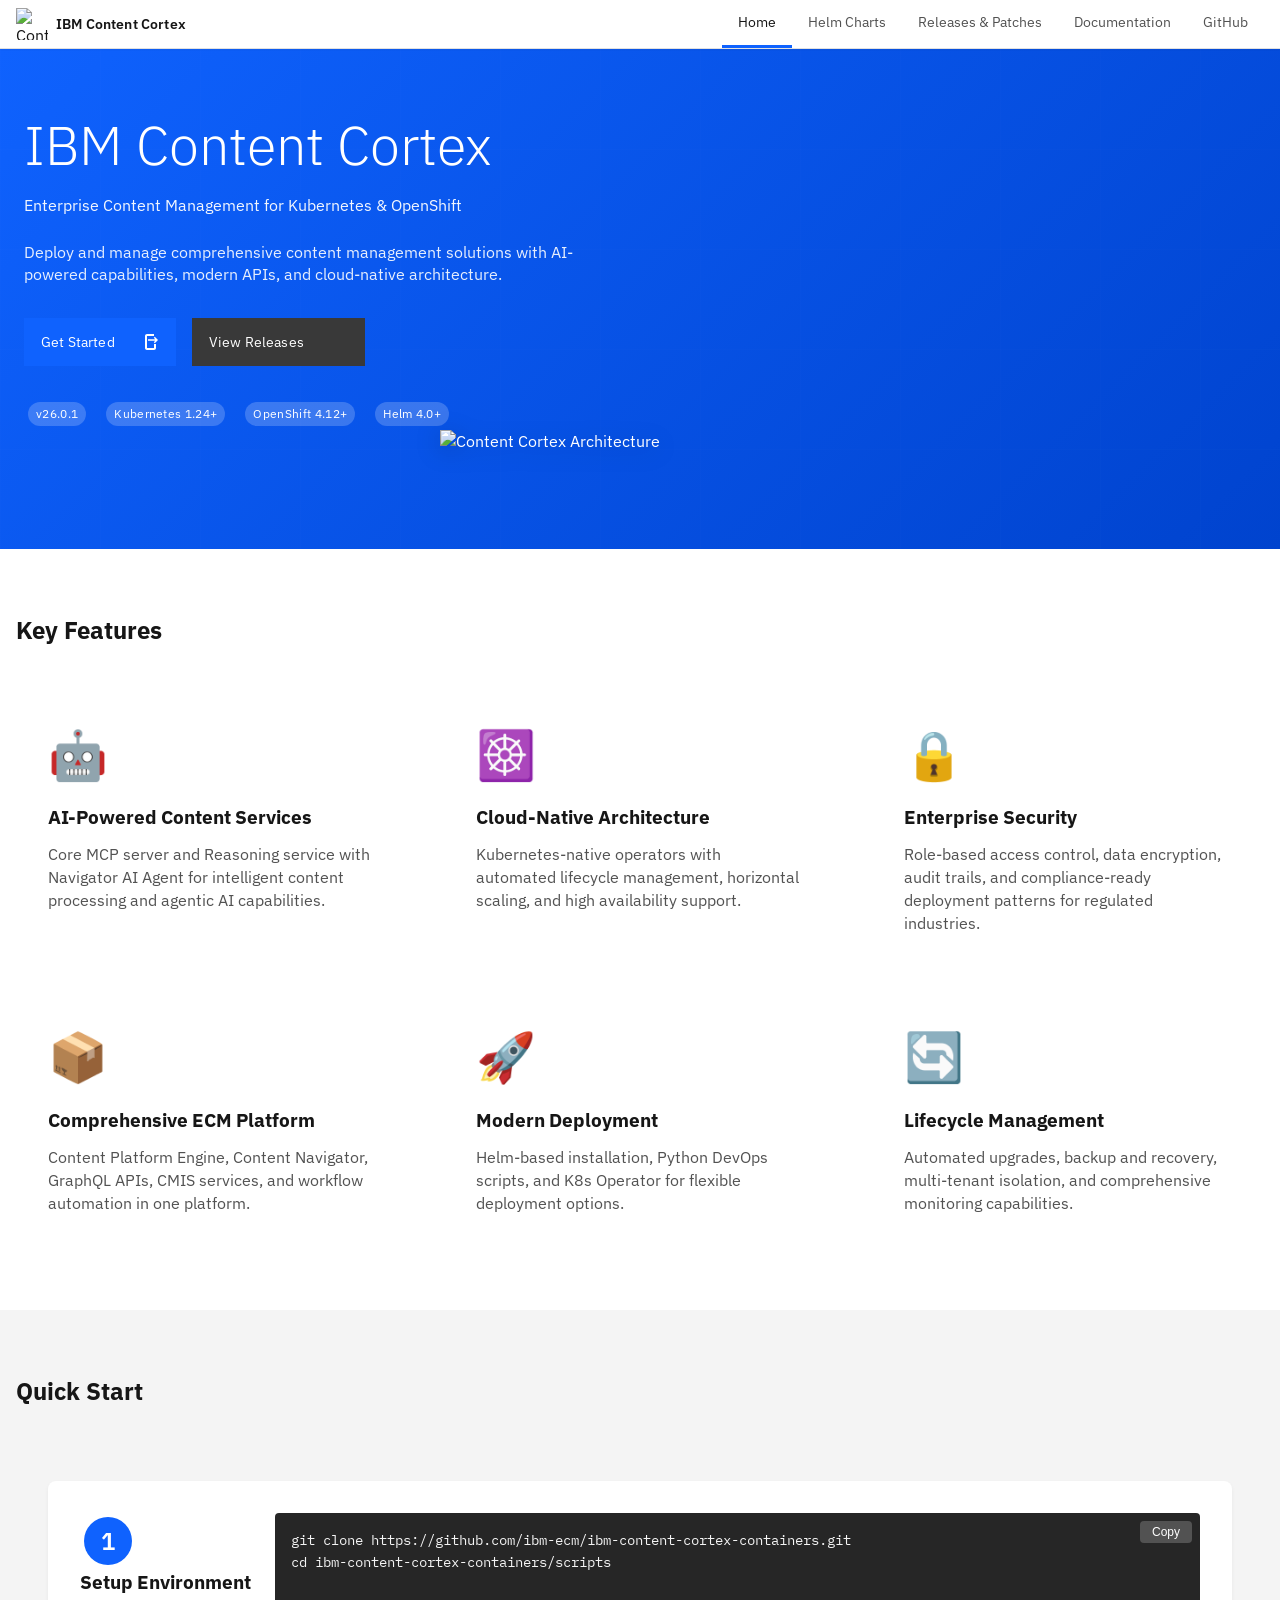
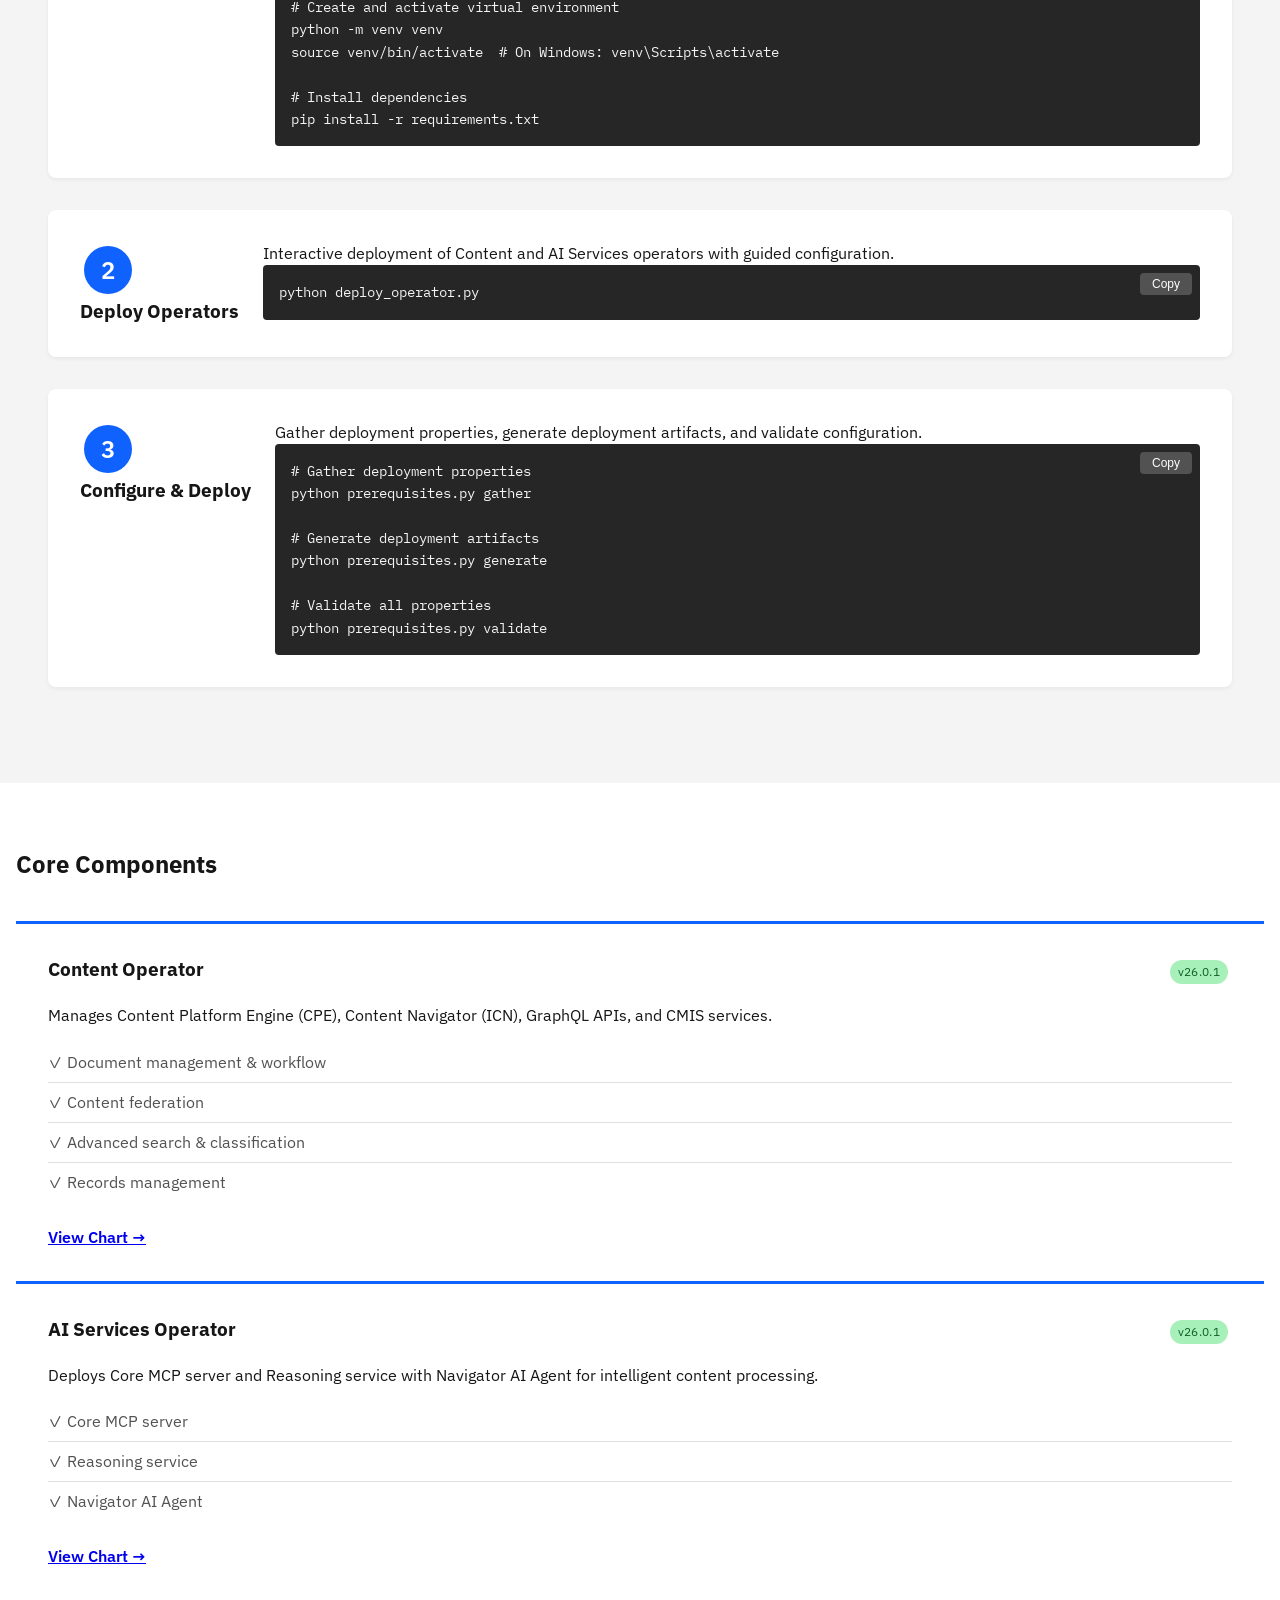
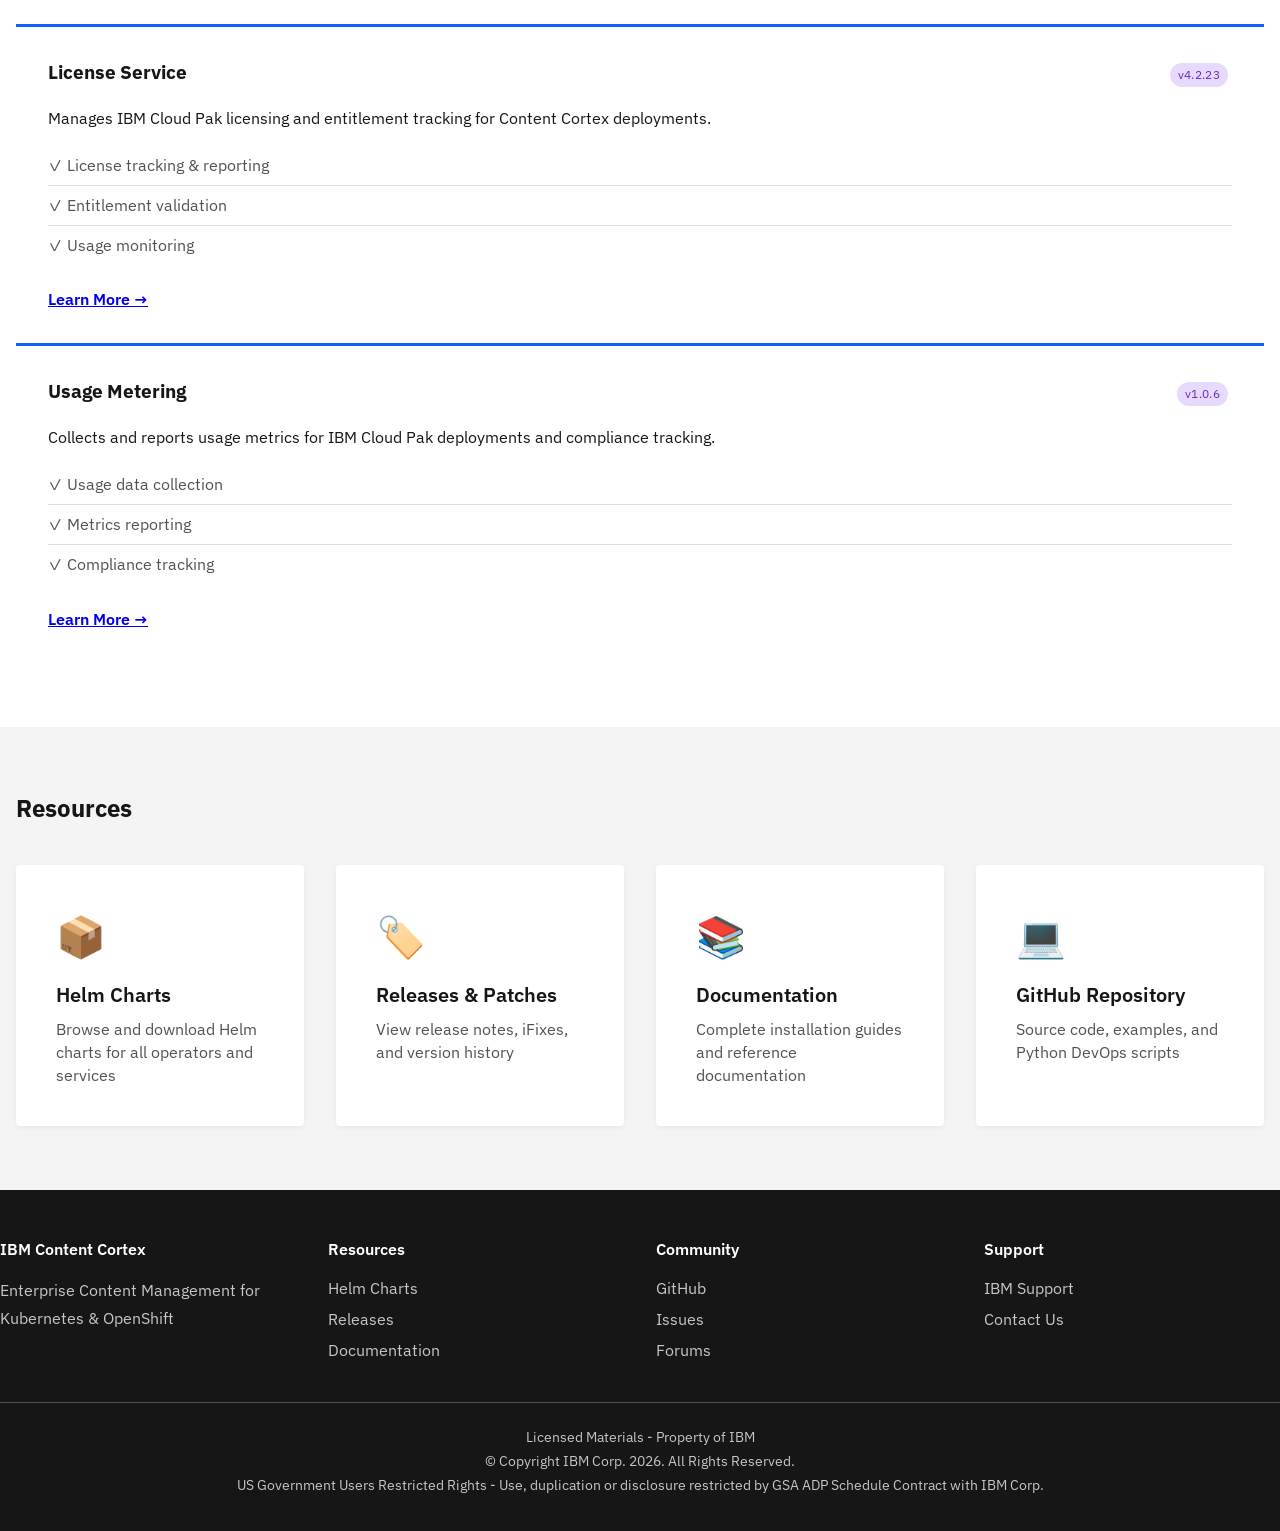
==== commit 8e171b4b: "Release of IBM Content Cortex 26.0.1" ====
--- a/docs/index.html
+++ b/docs/index.html
@@ -64,7 +64,7 @@
                         </button>
                     </div>
                     <div class="hero-badges">
-                        <span class="cds--tag cds--tag--blue">v26.0.2</span>
+                        <span class="cds--tag cds--tag--blue">v26.0.1</span>
                         <span class="cds--tag cds--tag--cool-gray">Kubernetes 1.24+</span>
                         <span class="cds--tag cds--tag--cool-gray">OpenShift 4.12+</span>
                         <span class="cds--tag cds--tag--cool-gray">Helm 4.0+</span>
@@ -211,7 +211,7 @@
                     <div class="cds--tile component-tile">
                         <div class="component-header">
                             <h3 class="cds--type-heading-03">Content Operator</h3>
-                            <span class="cds--tag cds--tag--green">v26.0.2</span>
+                            <span class="cds--tag cds--tag--green">v26.0.1</span>
                         </div>
                         <p class="cds--type-body-01 component-description">
                             Manages Content Platform Engine (CPE), Content Navigator (ICN), GraphQL APIs, and CMIS services.
@@ -222,7 +222,7 @@
                             <li>✓ Advanced search & classification</li>
                             <li>✓ Records management</li>
                         </ul>
-                        <a href="helm-charts.html#content-operator-26-0-2" class="cds--link component-link">View Chart →</a>
+                        <a href="helm-charts.html#content-operator" class="cds--link component-link">View Chart →</a>
                     </div>
                 </div>
                 
@@ -230,7 +230,7 @@
                     <div class="cds--tile component-tile">
                         <div class="component-header">
                             <h3 class="cds--type-heading-03">AI Services Operator</h3>
-                            <span class="cds--tag cds--tag--green">v26.0.2</span>
+                            <span class="cds--tag cds--tag--green">v26.0.1</span>
                         </div>
                         <p class="cds--type-body-01 component-description">
                             Deploys Core MCP server and Reasoning service with Navigator AI Agent for intelligent content processing.
@@ -240,7 +240,7 @@
                             <li>✓ Reasoning service</li>
                             <li>✓ Navigator AI Agent</li>
                         </ul>
-                        <a href="helm-charts.html#ai-services-operator-26-0-2" class="cds--link component-link">View Chart →</a>
+                        <a href="helm-charts.html#ai-services-operator" class="cds--link component-link">View Chart →</a>
                     </div>
                 </div>
             </div>
@@ -288,7 +288,7 @@
                     <div class="cds--tile component-tile">
                         <div class="component-header">
                             <h3 class="cds--type-heading-03">License Service</h3>
-                            <span class="cds--tag cds--tag--purple">v4.2.24</span>
+                            <span class="cds--tag cds--tag--purple">v4.2.23</span>
                         </div>
                         <p class="cds--type-body-01 component-description">
                             Manages IBM Cloud Pak licensing and entitlement tracking for Content Cortex deployments.
@@ -306,7 +306,7 @@
                     <div class="cds--tile component-tile">
                         <div class="component-header">
                             <h3 class="cds--type-heading-03">Usage Metering</h3>
-                            <span class="cds--tag cds--tag--purple">v1.0.7</span>
+                            <span class="cds--tag cds--tag--purple">v1.0.6</span>
                         </div>
                         <p class="cds--type-body-01 component-description">
                             Collects and reports usage metrics for IBM Cloud Pak deployments and compliance tracking.
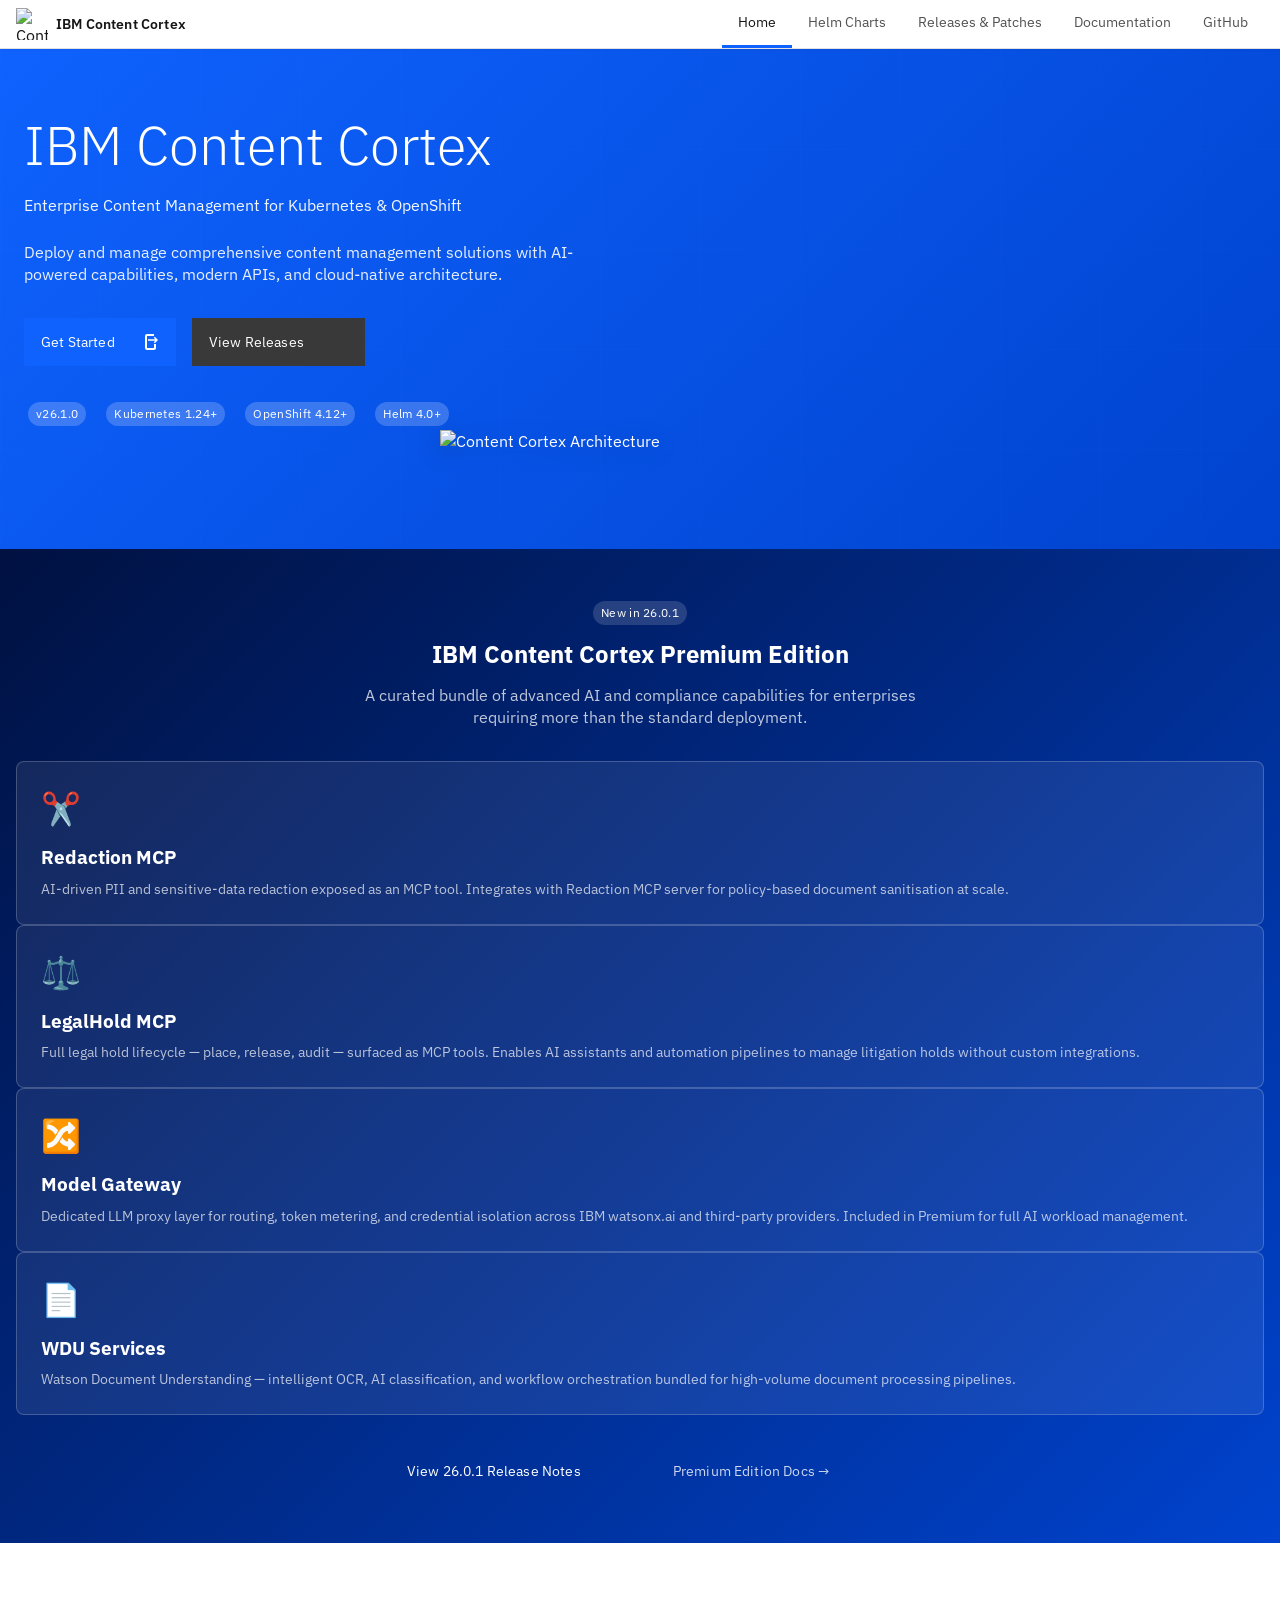
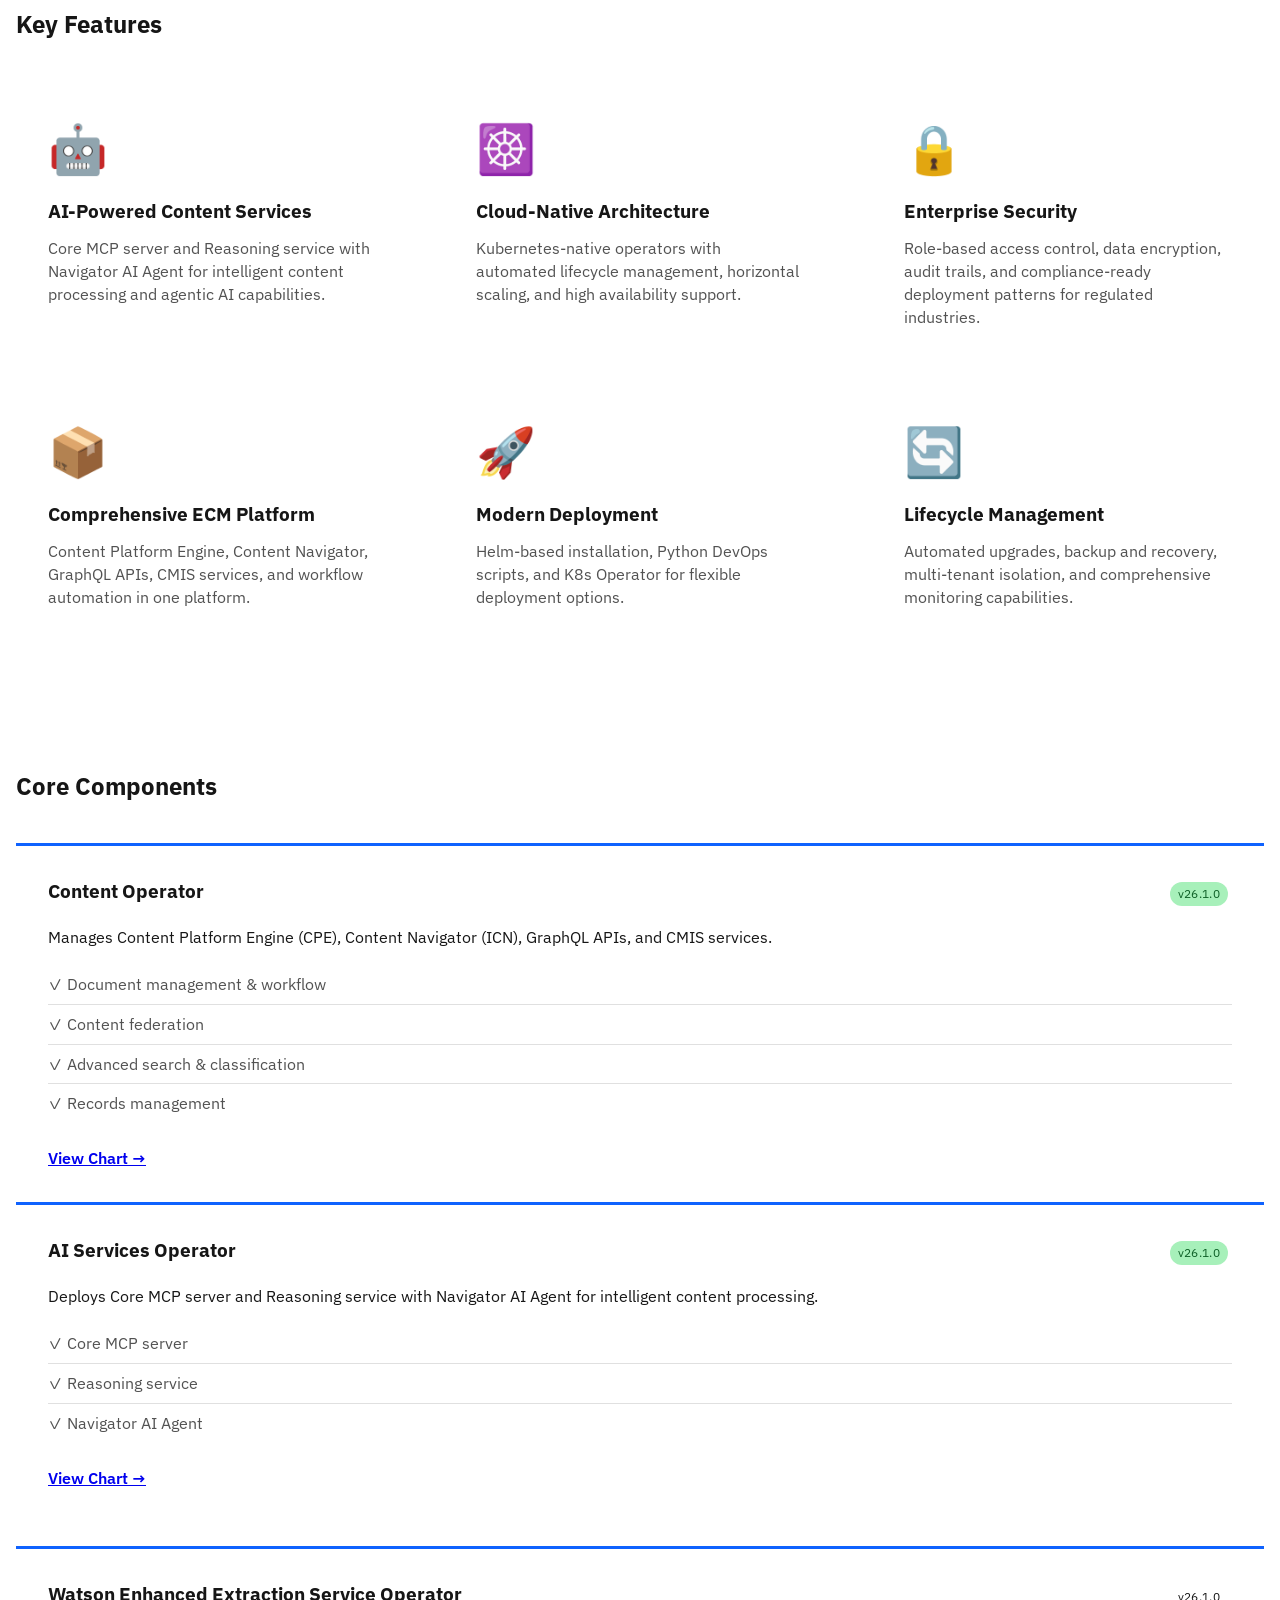
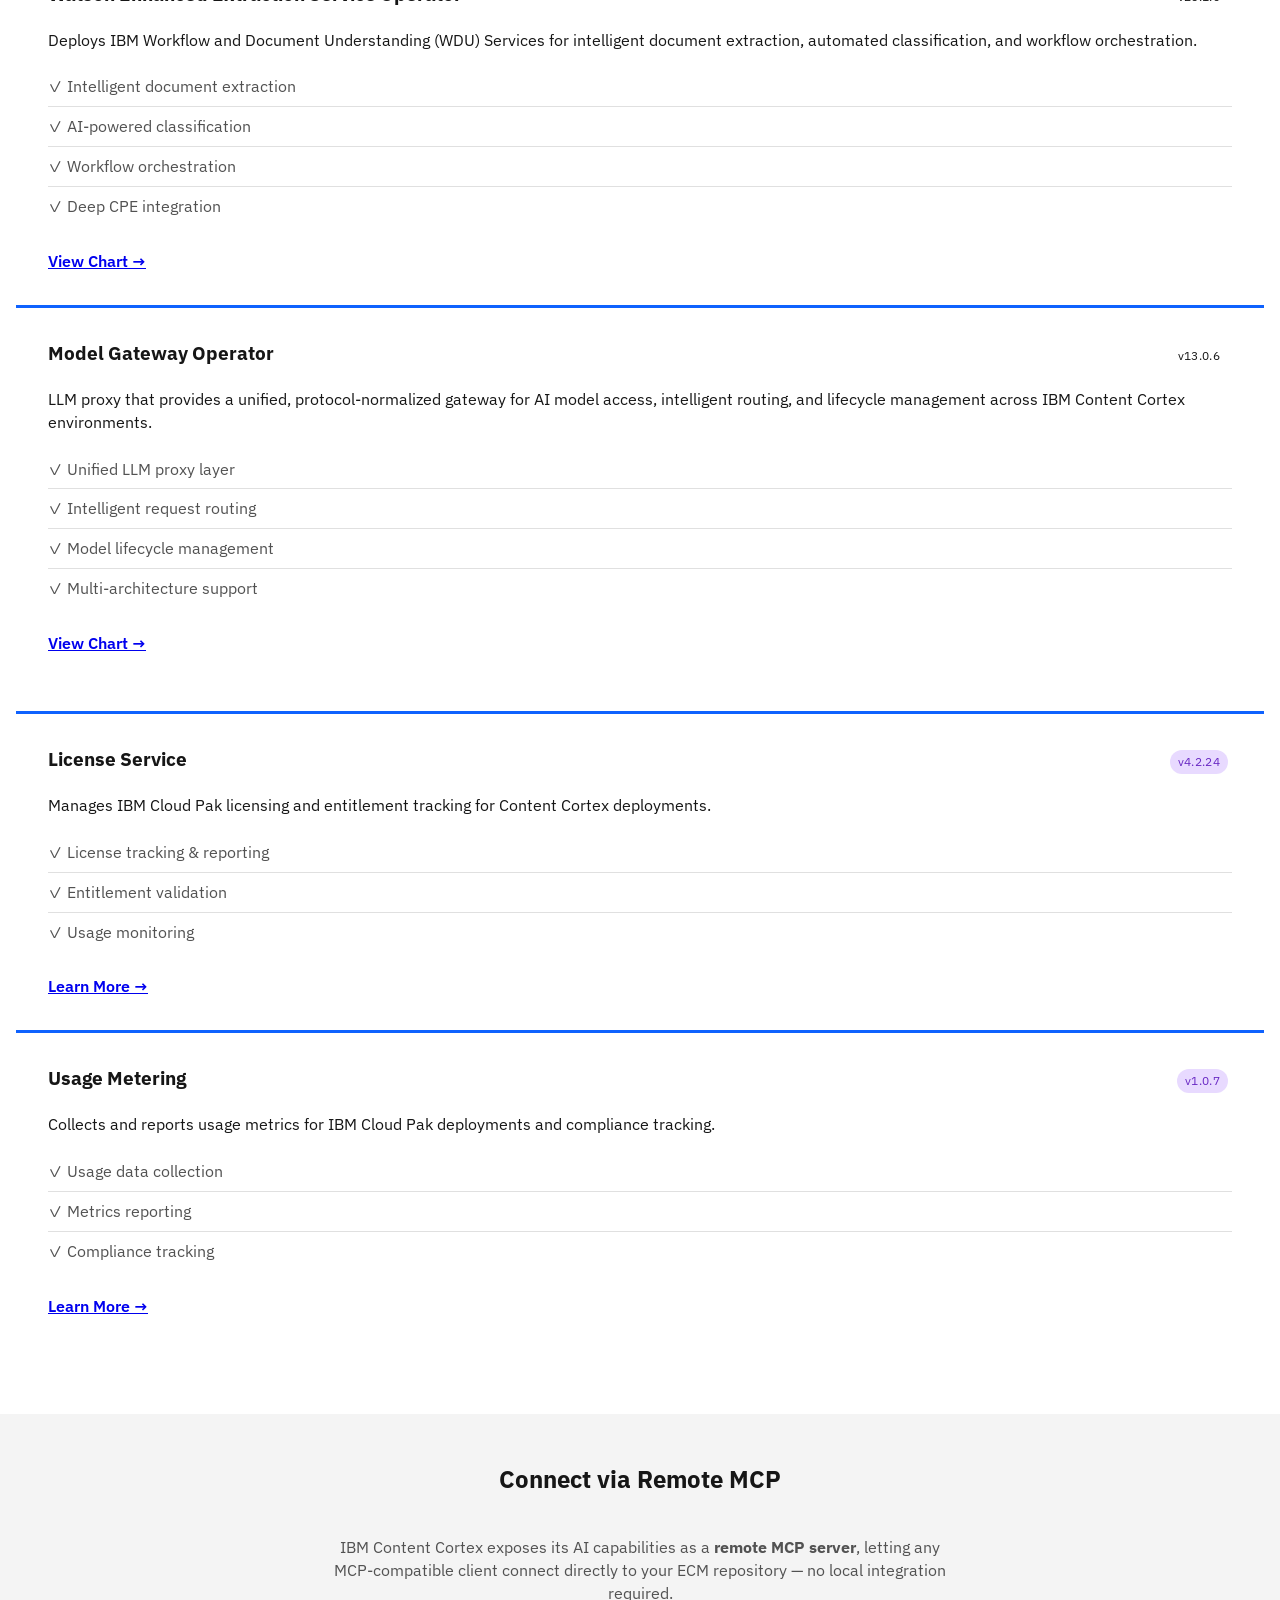
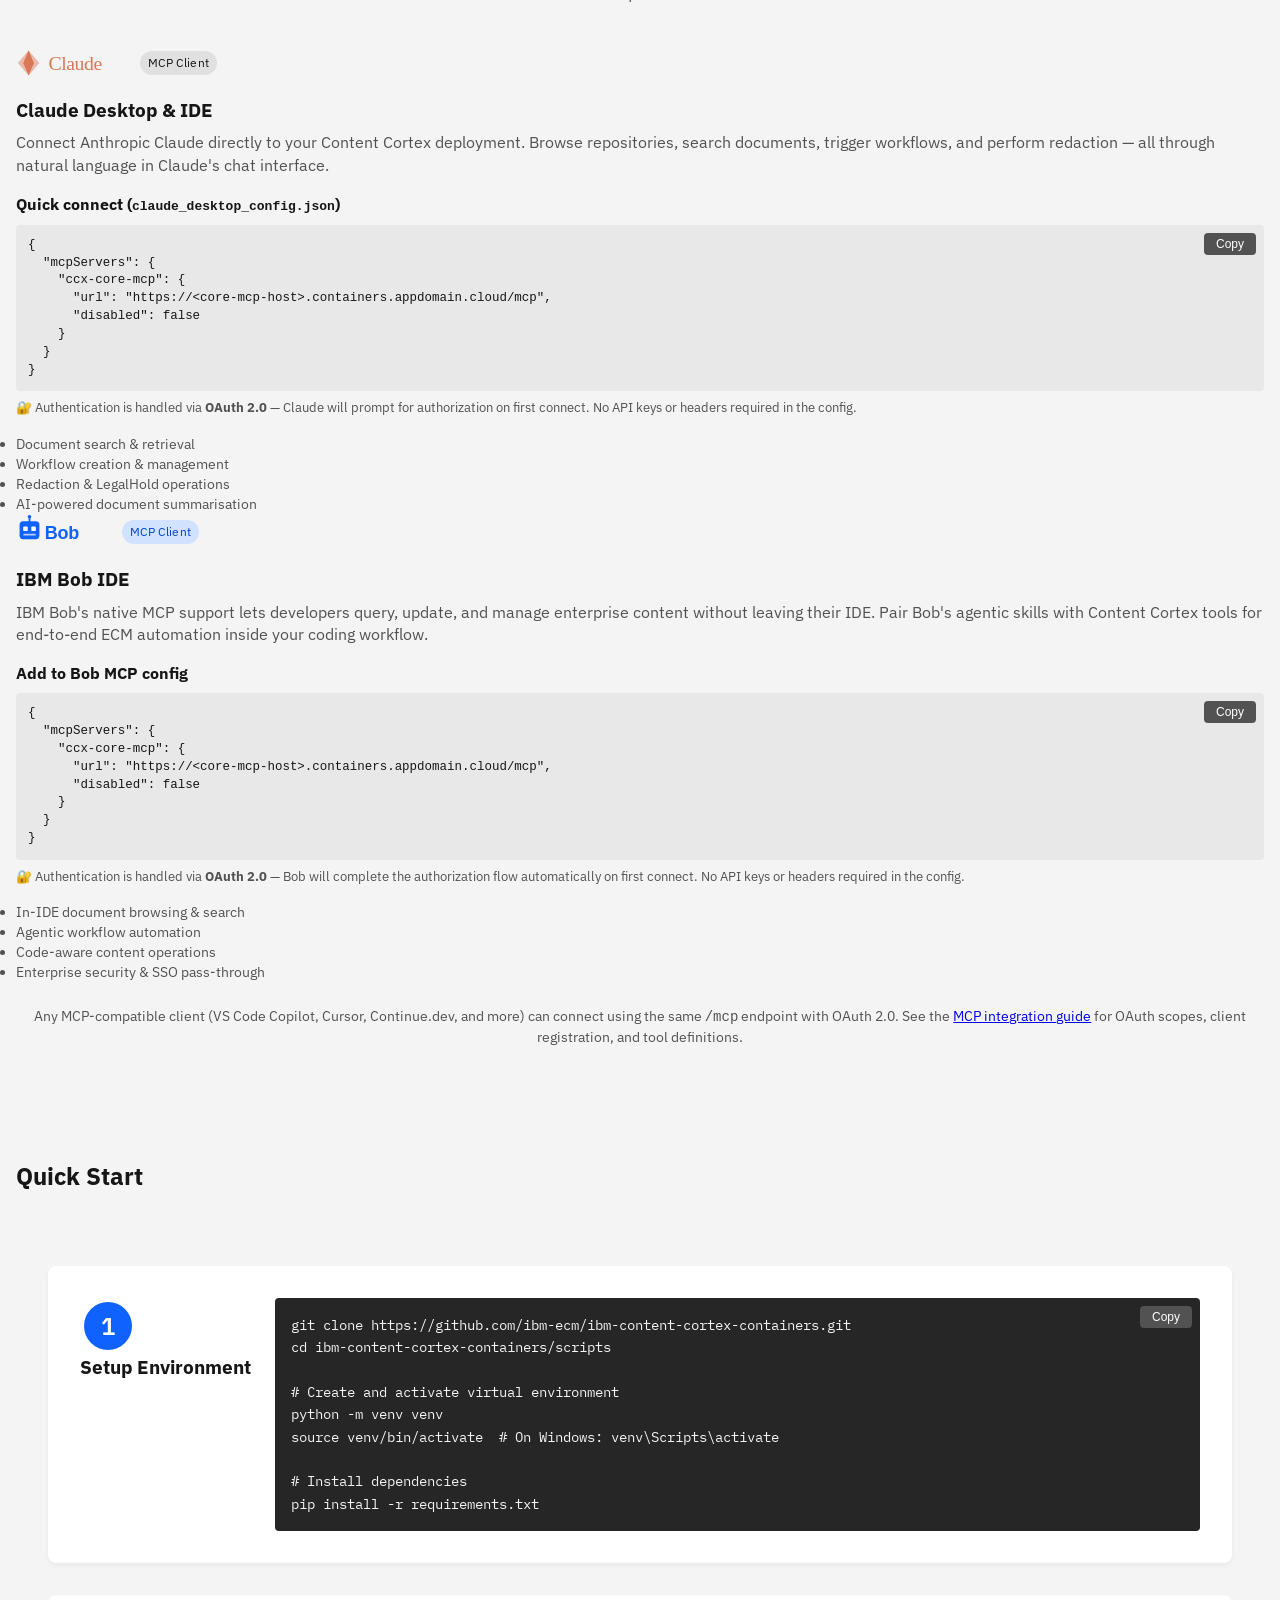
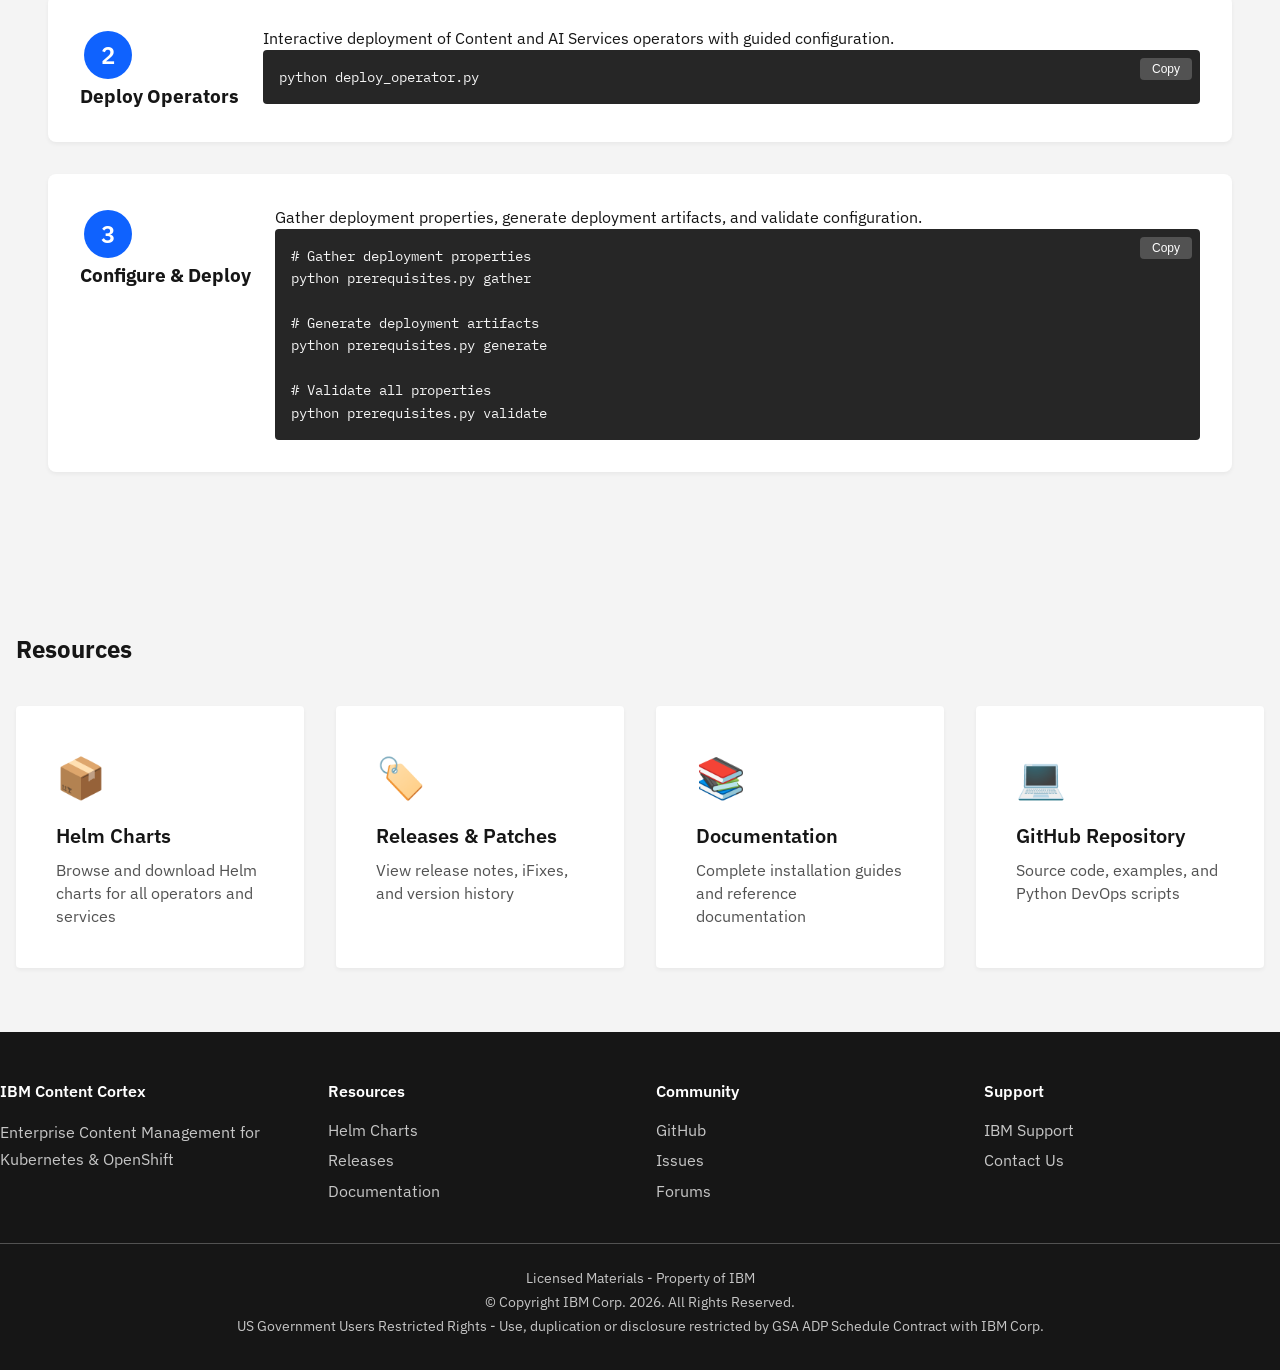
==== commit 4f8db0d9: "Content Cortex 26.0.1 Release" ====
--- a/docs/index.html
+++ b/docs/index.html
@@ -29,7 +29,7 @@
                 <li><a href="index.html" class="nav-link active">Home</a></li>
                 <li><a href="helm-charts.html" class="nav-link">Helm Charts</a></li>
                 <li><a href="releases.html" class="nav-link">Releases & Patches</a></li>
-                <li><a href="https://www.ibm.com/docs/SSL4SY_26.0.0/com.ibm.p8.containers.doc/containers.html" class="nav-link" target="_blank">Documentation</a></li>
+                <li><a href="https://www.ibm.com/docs/SSL4SY_26.0.1/com.ibm.p8.containers.doc/containers.html" class="nav-link" target="_blank">Documentation</a></li>
                 <li><a href="#" class="nav-link" target="_blank" data-href-env="repoBase">GitHub</a></li>
             </ul>
             <button class="nav-toggle" id="navToggle" aria-label="Toggle navigation">
@@ -64,7 +64,7 @@
                         </button>
                     </div>
                     <div class="hero-badges">
-                        <span class="cds--tag cds--tag--blue">v26.0.1</span>
+                        <span class="cds--tag cds--tag--blue">v26.1.0</span>
                         <span class="cds--tag cds--tag--cool-gray">Kubernetes 1.24+</span>
                         <span class="cds--tag cds--tag--cool-gray">OpenShift 4.12+</span>
                         <span class="cds--tag cds--tag--cool-gray">Helm 4.0+</span>
@@ -73,6 +73,67 @@
                 </div>
                 <div class="cds--col-lg-8 cds--col-md-2 cds--col-sm-0 hero-image-col">
                     <img src="./assets/ContentCortex.svg" alt="Content Cortex Architecture" class="hero-logo">
+                </div>
+            </div>
+        </div>
+    </section>
+
+    <!-- CCx Premium Edition Section -->
+    <section class="premium-edition" style="background: linear-gradient(135deg, #001141 0%, #0043ce 100%); padding: 3rem 0; color:#fff;">
+        <div class="cds--grid">
+            <div class="cds--row">
+                <div class="cds--col-lg-16" style="text-align:center; margin-bottom:2rem;">
+                    <span class="cds--tag" style="background:rgba(255,255,255,0.15); color:#fff; margin-bottom:0.75rem;">New in 26.0.1</span>
+                    <h2 class="cds--type-heading-04" style="color:#fff; margin-bottom:0.75rem;">IBM Content Cortex Premium Edition</h2>
+                    <p class="cds--type-body-01" style="color:rgba(255,255,255,0.75); max-width:600px; margin:0 auto;">
+                        A curated bundle of advanced AI and compliance capabilities for enterprises requiring more than the standard deployment.
+                    </p>
+                </div>
+            </div>
+            <div class="cds--row" style="justify-content:center; gap:1rem;">
+
+                <div class="cds--col-lg-4 cds--col-md-4 cds--col-sm-4">
+                    <div style="background:rgba(255,255,255,0.08); border:1px solid rgba(255,255,255,0.2); border-radius:8px; padding:1.5rem; height:100%;">
+                        <div style="font-size:2rem; margin-bottom:0.75rem;">✂️</div>
+                        <h3 class="cds--type-heading-03" style="color:#fff; margin-bottom:0.5rem;">Redaction MCP</h3>
+                        <p style="color:rgba(255,255,255,0.7); font-size:0.875rem; line-height:1.5;">AI-driven PII and sensitive-data redaction exposed as an MCP tool. Integrates with Redaction MCP server for policy-based document sanitisation at scale.</p>
+                    </div>
+                </div>
+
+                <div class="cds--col-lg-4 cds--col-md-4 cds--col-sm-4">
+                    <div style="background:rgba(255,255,255,0.08); border:1px solid rgba(255,255,255,0.2); border-radius:8px; padding:1.5rem; height:100%;">
+                        <div style="font-size:2rem; margin-bottom:0.75rem;">⚖️</div>
+                        <h3 class="cds--type-heading-03" style="color:#fff; margin-bottom:0.5rem;">LegalHold MCP</h3>
+                        <p style="color:rgba(255,255,255,0.7); font-size:0.875rem; line-height:1.5;">Full legal hold lifecycle — place, release, audit — surfaced as MCP tools. Enables AI assistants and automation pipelines to manage litigation holds without custom integrations.</p>
+                    </div>
+                </div>
+
+                <div class="cds--col-lg-4 cds--col-md-4 cds--col-sm-4">
+                    <div style="background:rgba(255,255,255,0.08); border:1px solid rgba(255,255,255,0.2); border-radius:8px; padding:1.5rem; height:100%;">
+                        <div style="font-size:2rem; margin-bottom:0.75rem;">🔀</div>
+                        <h3 class="cds--type-heading-03" style="color:#fff; margin-bottom:0.5rem;">Model Gateway</h3>
+                        <p style="color:rgba(255,255,255,0.7); font-size:0.875rem; line-height:1.5;">Dedicated LLM proxy layer for routing, token metering, and credential isolation across IBM watsonx.ai and third-party providers. Included in Premium for full AI workload management.</p>
+                    </div>
+                </div>
+
+                <div class="cds--col-lg-4 cds--col-md-4 cds--col-sm-4">
+                    <div style="background:rgba(255,255,255,0.08); border:1px solid rgba(255,255,255,0.2); border-radius:8px; padding:1.5rem; height:100%;">
+                        <div style="font-size:2rem; margin-bottom:0.75rem;">📄</div>
+                        <h3 class="cds--type-heading-03" style="color:#fff; margin-bottom:0.5rem;">WDU Services</h3>
+                        <p style="color:rgba(255,255,255,0.7); font-size:0.875rem; line-height:1.5;">Watson Document Understanding — intelligent OCR, AI classification, and workflow orchestration bundled for high-volume document processing pipelines.</p>
+                    </div>
+                </div>
+
+            </div>
+            <div class="cds--row" style="margin-top:2rem;">
+                <div class="cds--col-lg-16" style="text-align:center;">
+                    <a href="releases.html" class="cds--btn cds--btn--tertiary" style="border-color:rgba(255,255,255,0.5); color:#fff;">
+                        View 26.0.1 Release Notes
+                    </a>
+                    &nbsp;&nbsp;
+                    <a href="https://www.ibm.com/docs/SSL4SY_26.0.1/com.ibm.p8.containers.doc/containers.html" target="_blank" class="cds--btn cds--btn--ghost" style="color:rgba(255,255,255,0.8);">
+                        Premium Edition Docs →
+                    </a>
                 </div>
             </div>
         </div>
@@ -130,6 +191,216 @@
                         <h3 class="cds--type-heading-03">Lifecycle Management</h3>
                         <p class="cds--type-body-01">Automated upgrades, backup and recovery, multi-tenant isolation, and comprehensive monitoring capabilities.</p>
                     </div>
+                </div>
+            </div>
+        </div>
+    </section>
+
+    <!-- Components Section -->
+    <section class="components">
+        <div class="cds--grid">
+            <div class="cds--row">
+                <div class="cds--col-lg-16">
+                    <h2 class="section-title cds--type-heading-04">Core Components</h2>
+                </div>
+            </div>
+            <div class="cds--row">
+                <div class="cds--col-lg-8 cds--col-md-4 cds--col-sm-4">
+                    <div class="cds--tile component-tile">
+                        <div class="component-header">
+                            <h3 class="cds--type-heading-03">Content Operator</h3>
+                            <span class="cds--tag cds--tag--green">v26.1.0</span>
+                        </div>
+                        <p class="cds--type-body-01 component-description">
+                            Manages Content Platform Engine (CPE), Content Navigator (ICN), GraphQL APIs, and CMIS services.
+                        </p>
+                        <ul class="component-features cds--type-body-01">
+                            <li>✓ Document management & workflow</li>
+                            <li>✓ Content federation</li>
+                            <li>✓ Advanced search & classification</li>
+                            <li>✓ Records management</li>
+                        </ul>
+                        <a href="helm-charts.html#content-operator" class="cds--link component-link">View Chart →</a>
+                    </div>
+                </div>
+                
+                <div class="cds--col-lg-8 cds--col-md-4 cds--col-sm-4">
+                    <div class="cds--tile component-tile">
+                        <div class="component-header">
+                            <h3 class="cds--type-heading-03">AI Services Operator</h3>
+                            <span class="cds--tag cds--tag--green">v26.1.0</span>
+                        </div>
+                        <p class="cds--type-body-01 component-description">
+                            Deploys Core MCP server and Reasoning service with Navigator AI Agent for intelligent content processing.
+                        </p>
+                        <ul class="component-features cds--type-body-01">
+                            <li>✓ Core MCP server</li>
+                            <li>✓ Reasoning service</li>
+                            <li>✓ Navigator AI Agent</li>
+                        </ul>
+                        <a href="helm-charts.html#ai-services-operator" class="cds--link component-link">View Chart →</a>
+                    </div>
+                </div>
+            </div>
+            <div class="cds--row">
+                <div class="cds--col-lg-8 cds--col-md-4 cds--col-sm-4">
+                    <div class="cds--tile component-tile">
+                        <div class="component-header">
+                            <h3 class="cds--type-heading-03">Watson Enhanced Extraction Service Operator</h3>
+                            <span class="cds--tag cds--tag--teal">v26.1.0</span>
+                        </div>
+                        <p class="cds--type-body-01 component-description">
+                            Deploys IBM Workflow and Document Understanding (WDU) Services for intelligent document extraction, automated classification, and workflow orchestration.
+                        </p>
+                        <ul class="component-features cds--type-body-01">
+                            <li>✓ Intelligent document extraction</li>
+                            <li>✓ AI-powered classification</li>
+                            <li>✓ Workflow orchestration</li>
+                            <li>✓ Deep CPE integration</li>
+                        </ul>
+                        <a href="helm-charts.html#wdu-services-operator-261" class="cds--link component-link">View Chart →</a>
+                    </div>
+                </div>
+
+                <div class="cds--col-lg-8 cds--col-md-4 cds--col-sm-4">
+                    <div class="cds--tile component-tile">
+                        <div class="component-header">
+                            <h3 class="cds--type-heading-03">Model Gateway Operator</h3>
+                            <span class="cds--tag cds--tag--teal">v13.0.6</span>
+                        </div>
+                        <p class="cds--type-body-01 component-description">
+                            LLM proxy that provides a unified, protocol-normalized gateway for AI model access, intelligent routing, and lifecycle management across IBM Content Cortex environments.
+                        </p>
+                        <ul class="component-features cds--type-body-01">
+                            <li>✓ Unified LLM proxy layer</li>
+                            <li>✓ Intelligent request routing</li>
+                            <li>✓ Model lifecycle management</li>
+                            <li>✓ Multi-architecture support</li>
+                        </ul>
+                        <a href="helm-charts.html#watson-gateway-operator-261" class="cds--link component-link">View Chart →</a>
+                    </div>
+                </div>
+            </div>
+            <div class="cds--row">
+                <div class="cds--col-lg-8 cds--col-md-4 cds--col-sm-4">
+                    <div class="cds--tile component-tile">
+                        <div class="component-header">
+                            <h3 class="cds--type-heading-03">License Service</h3>
+                            <span class="cds--tag cds--tag--purple">v4.2.24</span>
+                        </div>
+                        <p class="cds--type-body-01 component-description">
+                            Manages IBM Cloud Pak licensing and entitlement tracking for Content Cortex deployments.
+                        </p>
+                        <ul class="component-features cds--type-body-01">
+                            <li>✓ License tracking & reporting</li>
+                            <li>✓ Entitlement validation</li>
+                            <li>✓ Usage monitoring</li>
+                        </ul>
+                        <a href="https://github.com/IBM/ibm-licensing-operator" class="cds--link component-link" target="_blank">Learn More →</a>
+                    </div>
+                </div>
+                
+                <div class="cds--col-lg-8 cds--col-md-4 cds--col-sm-4">
+                    <div class="cds--tile component-tile">
+                        <div class="component-header">
+                            <h3 class="cds--type-heading-03">Usage Metering</h3>
+                            <span class="cds--tag cds--tag--purple">v1.0.7</span>
+                        </div>
+                        <p class="cds--type-body-01 component-description">
+                            Collects and reports usage metrics for IBM Cloud Pak deployments and compliance tracking.
+                        </p>
+                        <ul class="component-features cds--type-body-01">
+                            <li>✓ Usage data collection</li>
+                            <li>✓ Metrics reporting</li>
+                            <li>✓ Compliance tracking</li>
+                        </ul>
+                        <a href="https://github.com/IBM/ibm-usage-metering-operator" class="cds--link component-link" target="_blank">Learn More →</a>
+                    </div>
+                </div>
+            </div>
+        </div>
+    </section>
+
+    <!-- Remote MCP Clients Section -->
+    <section class="mcp-clients" style="background: var(--layer-01, #f4f4f4); padding: 3rem 0;">
+        <div class="cds--grid">
+            <div class="cds--row">
+                <div class="cds--col-lg-16">
+                    <h2 class="section-title cds--type-heading-04" style="text-align:center;">Connect via Remote MCP</h2>
+                    <p class="cds--type-body-01" style="text-align:center; max-width:640px; margin:0 auto 2.5rem; color:var(--text-secondary,#525252);">
+                        IBM Content Cortex exposes its AI capabilities as a <strong>remote MCP server</strong>, letting any MCP-compatible client connect directly to your ECM repository — no local integration required.
+                    </p>
+                </div>
+            </div>
+            <div class="cds--row" style="justify-content:center; gap:1.5rem;">
+
+                <!-- Claude IDE card -->
+                <div class="cds--col-lg-7 cds--col-md-4 cds--col-sm-4">
+                    <div class="cds--tile mcp-client-tile" style="height:100%;">
+                        <div style="display:flex; align-items:center; gap:1rem; margin-bottom:1rem;">
+                            <img src="./assets/claude.svg" alt="Claude" style="height:36px; width:auto;">
+                            <span class="cds--tag cds--tag--cool-gray" style="margin:0;">MCP Client</span>
+                        </div>
+                        <h3 class="cds--type-heading-03" style="margin-bottom:0.5rem;">Claude Desktop &amp; IDE</h3>
+                        <p class="cds--type-body-01" style="color:var(--text-secondary,#525252); margin-bottom:1rem;">
+                            Connect Anthropic Claude directly to your Content Cortex deployment. Browse repositories, search documents, trigger workflows, and perform redaction — all through natural language in Claude's chat interface.
+                        </p>
+                        <h4 class="cds--type-body-compact-02" style="margin-bottom:0.5rem;">Quick connect (<code>claude_desktop_config.json</code>)</h4>
+                        <pre style="background:var(--layer-02,#e8e8e8); border-radius:4px; padding:0.75rem; font-size:0.78rem; overflow-x:auto;"><code>{
+  "mcpServers": {
+    "ccx-core-mcp": {
+      "url": "https://&lt;core-mcp-host&gt;.containers.appdomain.cloud/mcp",
+      "disabled": false
+    }
+  }
+}</code></pre>
+                        <p style="font-size:0.8rem; color:var(--text-secondary,#525252); margin-top:0.5rem;">🔐 Authentication is handled via <strong>OAuth 2.0</strong> — Claude will prompt for authorization on first connect. No API keys or headers required in the config.</p>
+                        <ul class="cds--list--unordered" style="margin-top:1rem; font-size:0.875rem; color:var(--text-secondary,#525252);">
+                            <li>Document search &amp; retrieval</li>
+                            <li>Workflow creation &amp; management</li>
+                            <li>Redaction &amp; LegalHold operations</li>
+                            <li>AI-powered document summarisation</li>
+                        </ul>
+                    </div>
+                </div>
+
+                <!-- IBM Bob card -->
+                <div class="cds--col-lg-7 cds--col-md-4 cds--col-sm-4">
+                    <div class="cds--tile mcp-client-tile" style="height:100%;">
+                        <div style="display:flex; align-items:center; gap:1rem; margin-bottom:1rem;">
+                            <img src="./assets/ibm-bob.svg" alt="IBM Bob" style="height:36px; width:auto;">
+                            <span class="cds--tag cds--tag--blue" style="margin:0;">MCP Client</span>
+                        </div>
+                        <h3 class="cds--type-heading-03" style="margin-bottom:0.5rem;">IBM Bob IDE</h3>
+                        <p class="cds--type-body-01" style="color:var(--text-secondary,#525252); margin-bottom:1rem;">
+                            IBM Bob's native MCP support lets developers query, update, and manage enterprise content without leaving their IDE. Pair Bob's agentic skills with Content Cortex tools for end-to-end ECM automation inside your coding workflow.
+                        </p>
+                        <h4 class="cds--type-body-compact-02" style="margin-bottom:0.5rem;">Add to Bob MCP config</h4>
+                        <pre style="background:var(--layer-02,#e8e8e8); border-radius:4px; padding:0.75rem; font-size:0.78rem; overflow-x:auto;"><code>{
+  "mcpServers": {
+    "ccx-core-mcp": {
+      "url": "https://&lt;core-mcp-host&gt;.containers.appdomain.cloud/mcp",
+      "disabled": false
+    }
+  }
+}</code></pre>
+                        <p style="font-size:0.8rem; color:var(--text-secondary,#525252); margin-top:0.5rem;">🔐 Authentication is handled via <strong>OAuth 2.0</strong> — Bob will complete the authorization flow automatically on first connect. No API keys or headers required in the config.</p>
+                        <ul class="cds--list--unordered" style="margin-top:1rem; font-size:0.875rem; color:var(--text-secondary,#525252);">
+                            <li>In-IDE document browsing &amp; search</li>
+                            <li>Agentic workflow automation</li>
+                            <li>Code-aware content operations</li>
+                            <li>Enterprise security &amp; SSO pass-through</li>
+                        </ul>
+                    </div>
+                </div>
+
+            </div>
+            <div class="cds--row" style="margin-top:1.5rem;">
+                <div class="cds--col-lg-16" style="text-align:center;">
+                    <p class="cds--type-body-01" style="color:var(--text-secondary,#525252); font-size:0.875rem;">
+                        Any MCP-compatible client (VS Code Copilot, Cursor, Continue.dev, and more) can connect using the same <code>/mcp</code> endpoint with OAuth 2.0.
+                        See the <a href="https://www.ibm.com/docs/SSL4SY_26.0.1/com.ibm.p8.containers.doc/containers.html" target="_blank" class="cds--link">MCP integration guide</a> for OAuth scopes, client registration, and tool definitions.
+                    </p>
                 </div>
             </div>
         </div>
@@ -198,131 +469,6 @@
         </div>
     </section>
 
-    <!-- Components Section -->
-    <section class="components">
-        <div class="cds--grid">
-            <div class="cds--row">
-                <div class="cds--col-lg-16">
-                    <h2 class="section-title cds--type-heading-04">Core Components</h2>
-                </div>
-            </div>
-            <div class="cds--row">
-                <div class="cds--col-lg-8 cds--col-md-4 cds--col-sm-4">
-                    <div class="cds--tile component-tile">
-                        <div class="component-header">
-                            <h3 class="cds--type-heading-03">Content Operator</h3>
-                            <span class="cds--tag cds--tag--green">v26.0.1</span>
-                        </div>
-                        <p class="cds--type-body-01 component-description">
-                            Manages Content Platform Engine (CPE), Content Navigator (ICN), GraphQL APIs, and CMIS services.
-                        </p>
-                        <ul class="component-features cds--type-body-01">
-                            <li>✓ Document management & workflow</li>
-                            <li>✓ Content federation</li>
-                            <li>✓ Advanced search & classification</li>
-                            <li>✓ Records management</li>
-                        </ul>
-                        <a href="helm-charts.html#content-operator" class="cds--link component-link">View Chart →</a>
-                    </div>
-                </div>
-                
-                <div class="cds--col-lg-8 cds--col-md-4 cds--col-sm-4">
-                    <div class="cds--tile component-tile">
-                        <div class="component-header">
-                            <h3 class="cds--type-heading-03">AI Services Operator</h3>
-                            <span class="cds--tag cds--tag--green">v26.0.1</span>
-                        </div>
-                        <p class="cds--type-body-01 component-description">
-                            Deploys Core MCP server and Reasoning service with Navigator AI Agent for intelligent content processing.
-                        </p>
-                        <ul class="component-features cds--type-body-01">
-                            <li>✓ Core MCP server</li>
-                            <li>✓ Reasoning service</li>
-                            <li>✓ Navigator AI Agent</li>
-                        </ul>
-                        <a href="helm-charts.html#ai-services-operator" class="cds--link component-link">View Chart →</a>
-                    </div>
-                </div>
-            </div>
-            <div class="cds--row" data-internal-only style="display:none;">
-                <div class="cds--col-lg-8 cds--col-md-4 cds--col-sm-4">
-                    <div class="cds--tile component-tile">
-                        <div class="component-header">
-                            <h3 class="cds--type-heading-03">Watson Enhanced Extraction Service Operator</h3>
-                            <span class="cds--tag cds--tag--teal">v26.1.0</span>
-                        </div>
-                        <p class="cds--type-body-01 component-description">
-                            Deploys IBM Workflow and Document Understanding (WDU) Services for intelligent document extraction, automated classification, and workflow orchestration.
-                        </p>
-                        <ul class="component-features cds--type-body-01">
-                            <li>✓ Intelligent document extraction</li>
-                            <li>✓ AI-powered classification</li>
-                            <li>✓ Workflow orchestration</li>
-                            <li>✓ Deep CPE integration</li>
-                        </ul>
-                        <a href="helm-charts.html#wdu-services-operator-261" class="cds--link component-link">View Chart →</a>
-                    </div>
-                </div>
-
-                <div class="cds--col-lg-8 cds--col-md-4 cds--col-sm-4">
-                    <div class="cds--tile component-tile">
-                        <div class="component-header">
-                            <h3 class="cds--type-heading-03">Watson Gateway Operator</h3>
-                            <span class="cds--tag cds--tag--teal">v13.0.4</span>
-                        </div>
-                        <p class="cds--type-body-01 component-description">
-                            Provides a unified gateway for AI model access, routing, and lifecycle management within IBM Content Cortex and Cloud Pak for Data environments.
-                        </p>
-                        <ul class="component-features cds--type-body-01">
-                            <li>✓ Unified AI model access</li>
-                            <li>✓ Intelligent request routing</li>
-                            <li>✓ Model lifecycle management</li>
-                            <li>✓ Multi-architecture support</li>
-                        </ul>
-                        <a href="helm-charts.html#watson-gateway-operator-261" class="cds--link component-link">View Chart →</a>
-                    </div>
-                </div>
-            </div>
-            <div class="cds--row">
-                <div class="cds--col-lg-8 cds--col-md-4 cds--col-sm-4">
-                    <div class="cds--tile component-tile">
-                        <div class="component-header">
-                            <h3 class="cds--type-heading-03">License Service</h3>
-                            <span class="cds--tag cds--tag--purple">v4.2.23</span>
-                        </div>
-                        <p class="cds--type-body-01 component-description">
-                            Manages IBM Cloud Pak licensing and entitlement tracking for Content Cortex deployments.
-                        </p>
-                        <ul class="component-features cds--type-body-01">
-                            <li>✓ License tracking & reporting</li>
-                            <li>✓ Entitlement validation</li>
-                            <li>✓ Usage monitoring</li>
-                        </ul>
-                        <a href="https://github.com/IBM/ibm-licensing-operator" class="cds--link component-link" target="_blank">Learn More →</a>
-                    </div>
-                </div>
-                
-                <div class="cds--col-lg-8 cds--col-md-4 cds--col-sm-4">
-                    <div class="cds--tile component-tile">
-                        <div class="component-header">
-                            <h3 class="cds--type-heading-03">Usage Metering</h3>
-                            <span class="cds--tag cds--tag--purple">v1.0.6</span>
-                        </div>
-                        <p class="cds--type-body-01 component-description">
-                            Collects and reports usage metrics for IBM Cloud Pak deployments and compliance tracking.
-                        </p>
-                        <ul class="component-features cds--type-body-01">
-                            <li>✓ Usage data collection</li>
-                            <li>✓ Metrics reporting</li>
-                            <li>✓ Compliance tracking</li>
-                        </ul>
-                        <a href="https://github.com/IBM/ibm-usage-metering-operator" class="cds--link component-link" target="_blank">Learn More →</a>
-                    </div>
-                </div>
-            </div>
-        </div>
-    </section>
-
     <!-- Resources Section -->
     <section class="resources">
         <div class="container">
@@ -338,7 +484,7 @@
                     <h3>Releases & Patches</h3>
                     <p>View release notes, iFixes, and version history</p>
                 </a>
-                <a href="https://www.ibm.com/docs/SSL4SY_26.0.0/com.ibm.p8.containers.doc/containers.html" class="resource-card" target="_blank">
+                <a href="https://www.ibm.com/docs/SSL4SY_26.0.1/com.ibm.p8.containers.doc/containers.html" class="resource-card" target="_blank">
                     <div class="resource-icon">📚</div>
                     <h3>Documentation</h3>
                     <p>Complete installation guides and reference documentation</p>
@@ -365,7 +511,7 @@
                     <ul>
                         <li><a href="helm-charts.html">Helm Charts</a></li>
                         <li><a href="releases.html">Releases</a></li>
-                        <li><a href="https://www.ibm.com/docs/SSL4SY_26.0.0/com.ibm.p8.containers.doc/containers.html" target="_blank">Documentation</a></li>
+                        <li><a href="https://www.ibm.com/docs/SSL4SY_26.0.1/com.ibm.p8.containers.doc/containers.html" target="_blank">Documentation</a></li>
                     </ul>
                 </div>
                 <div class="footer-section">
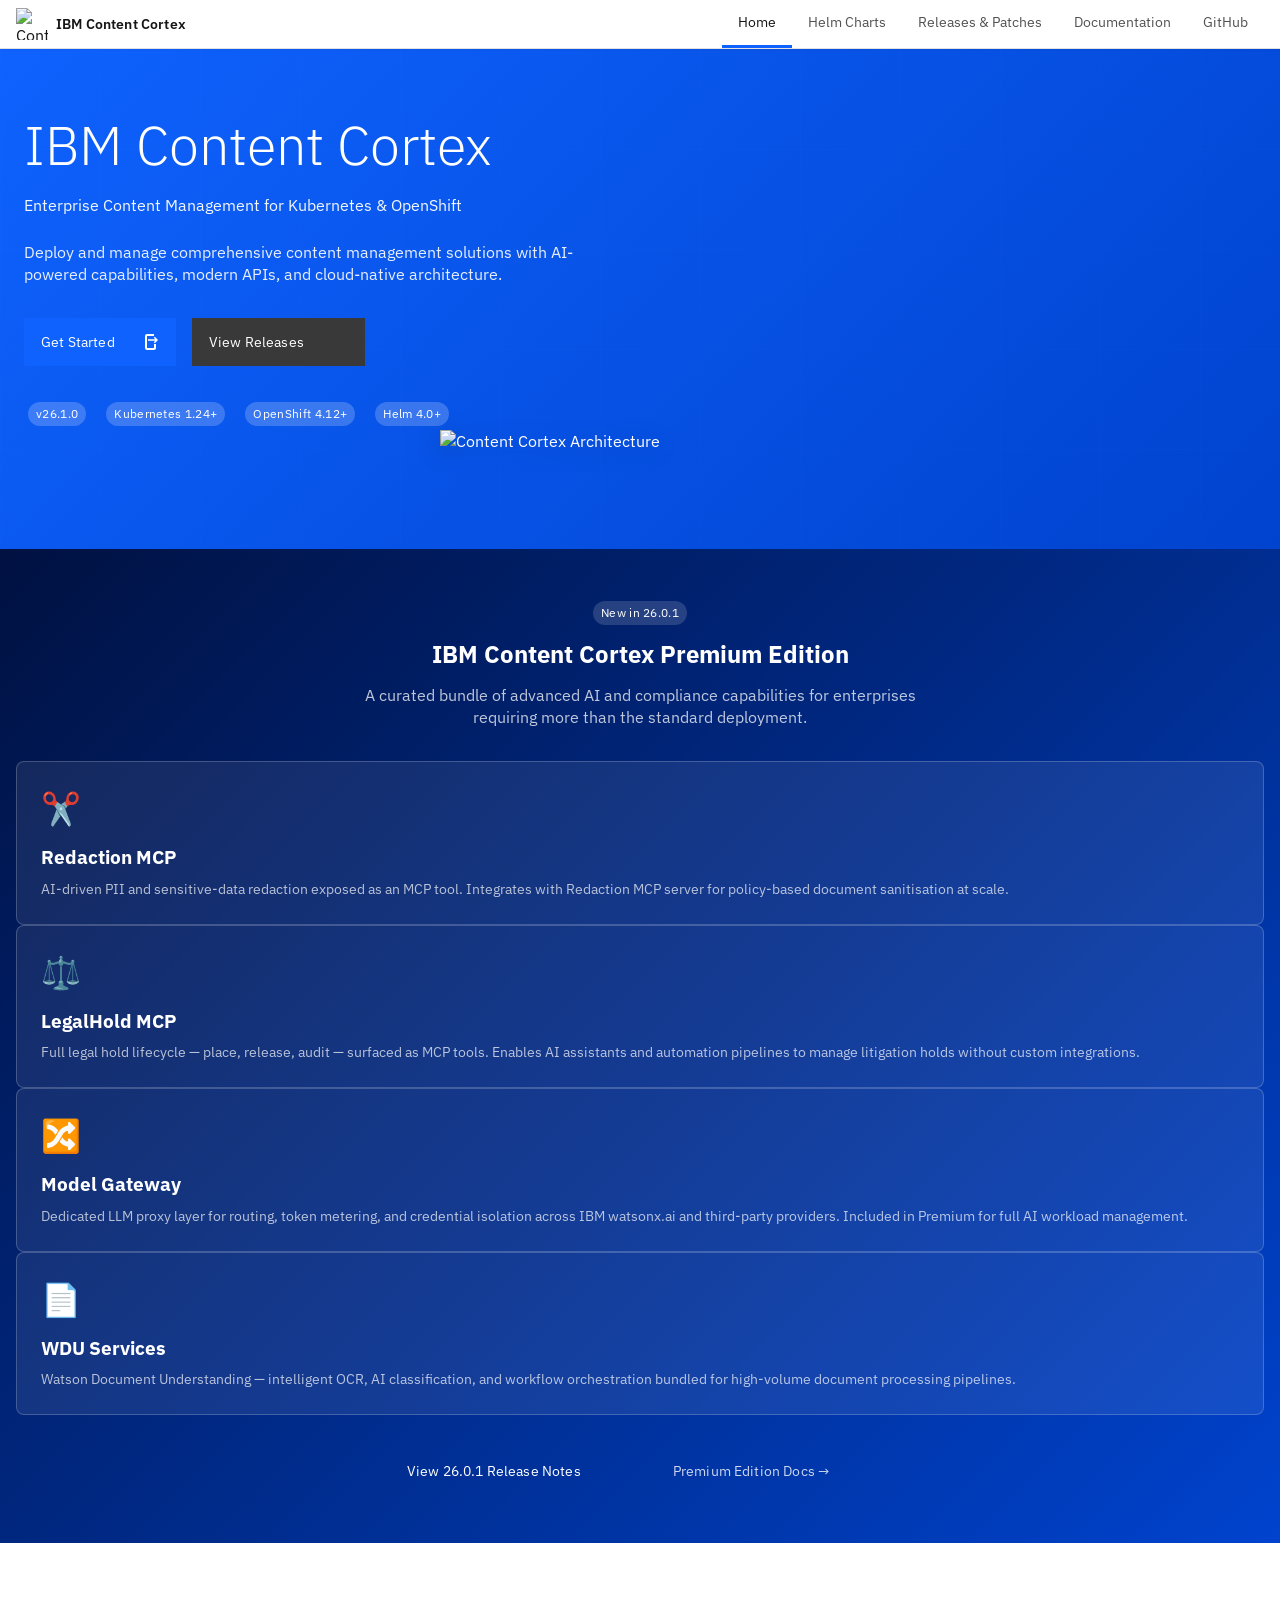
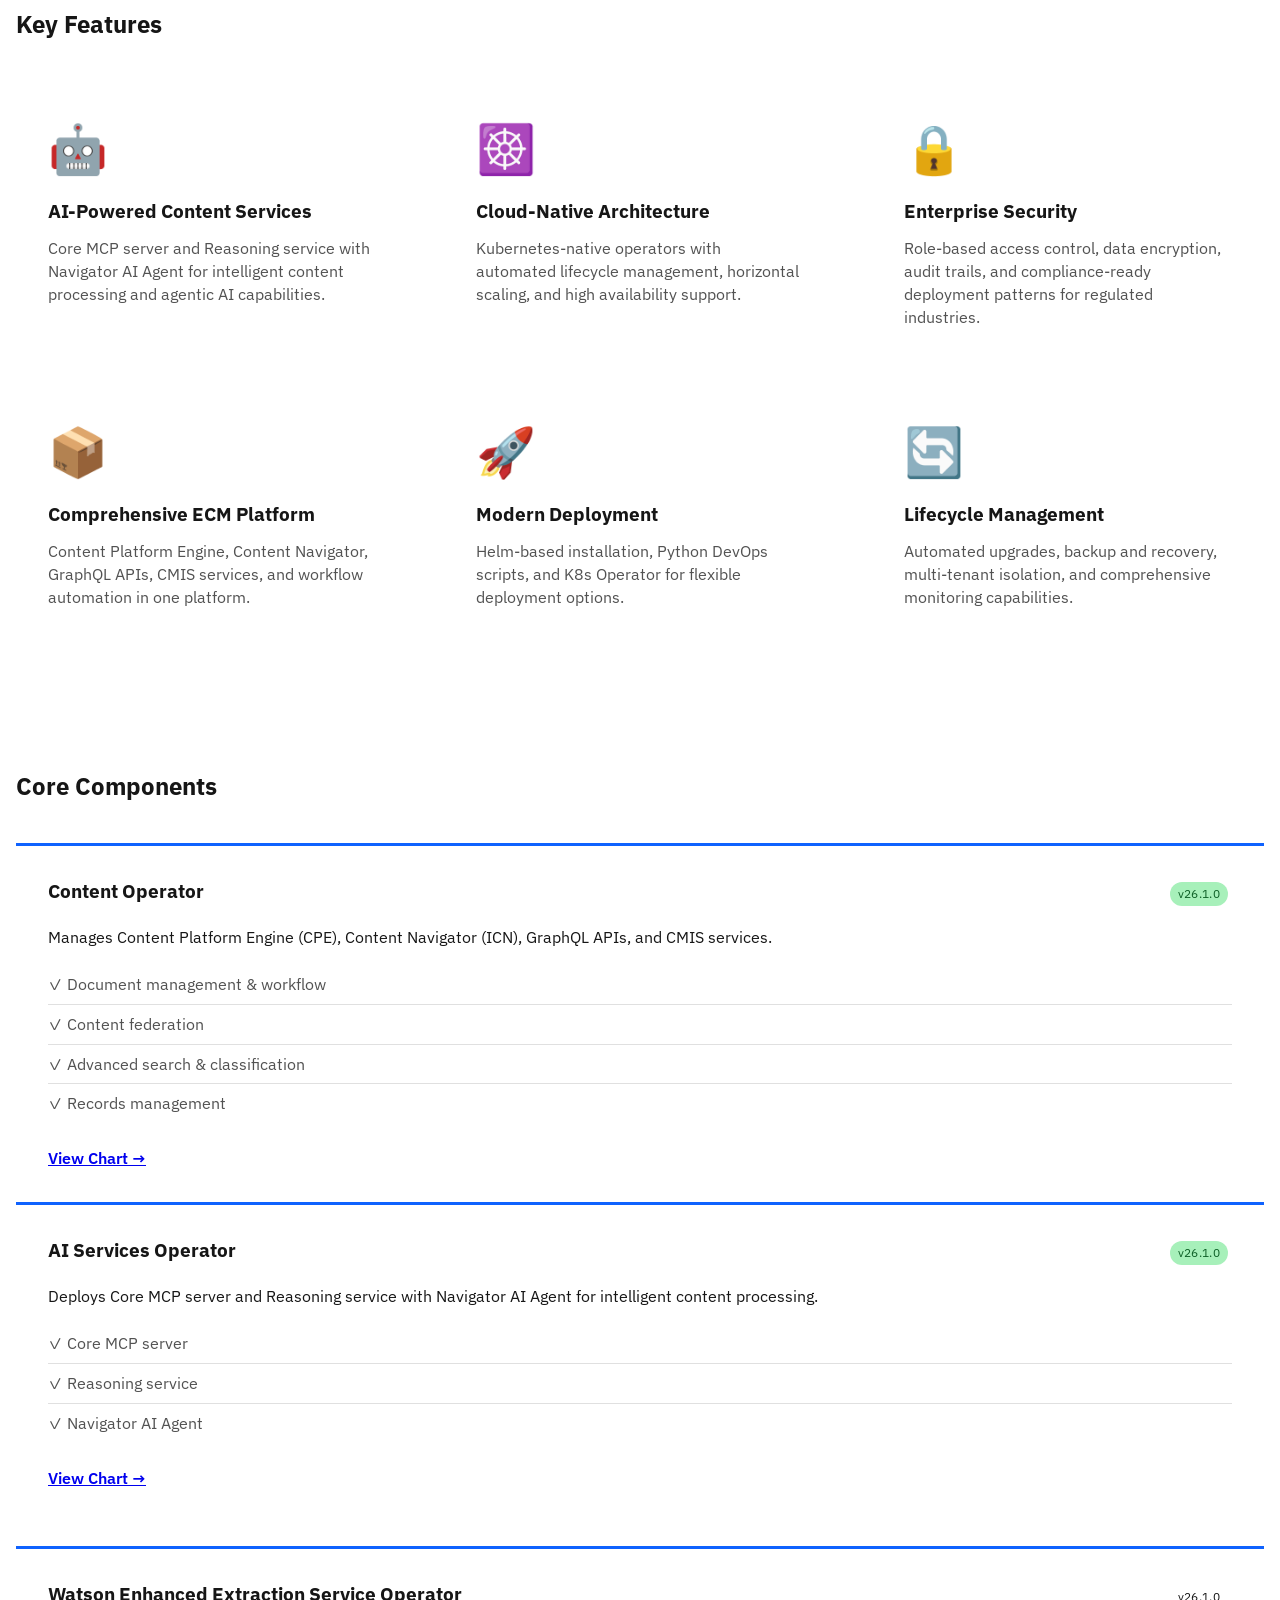
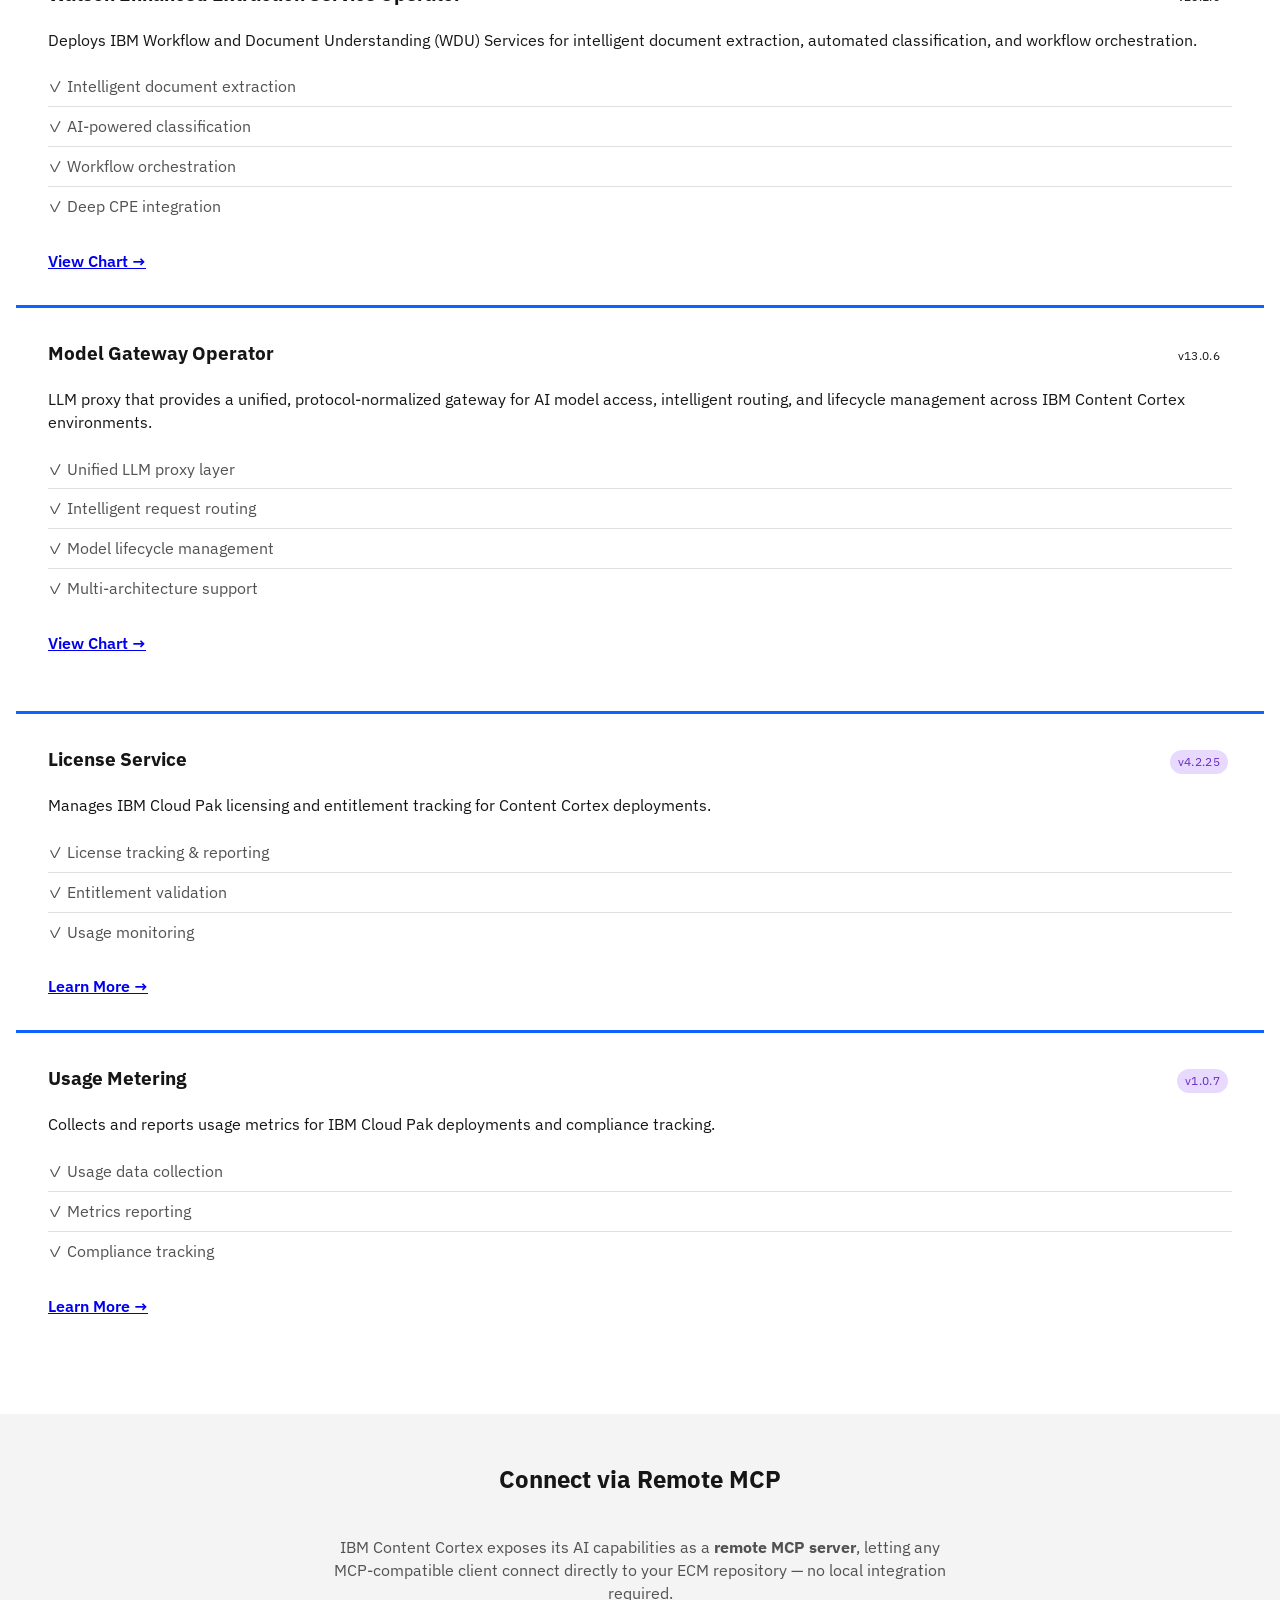
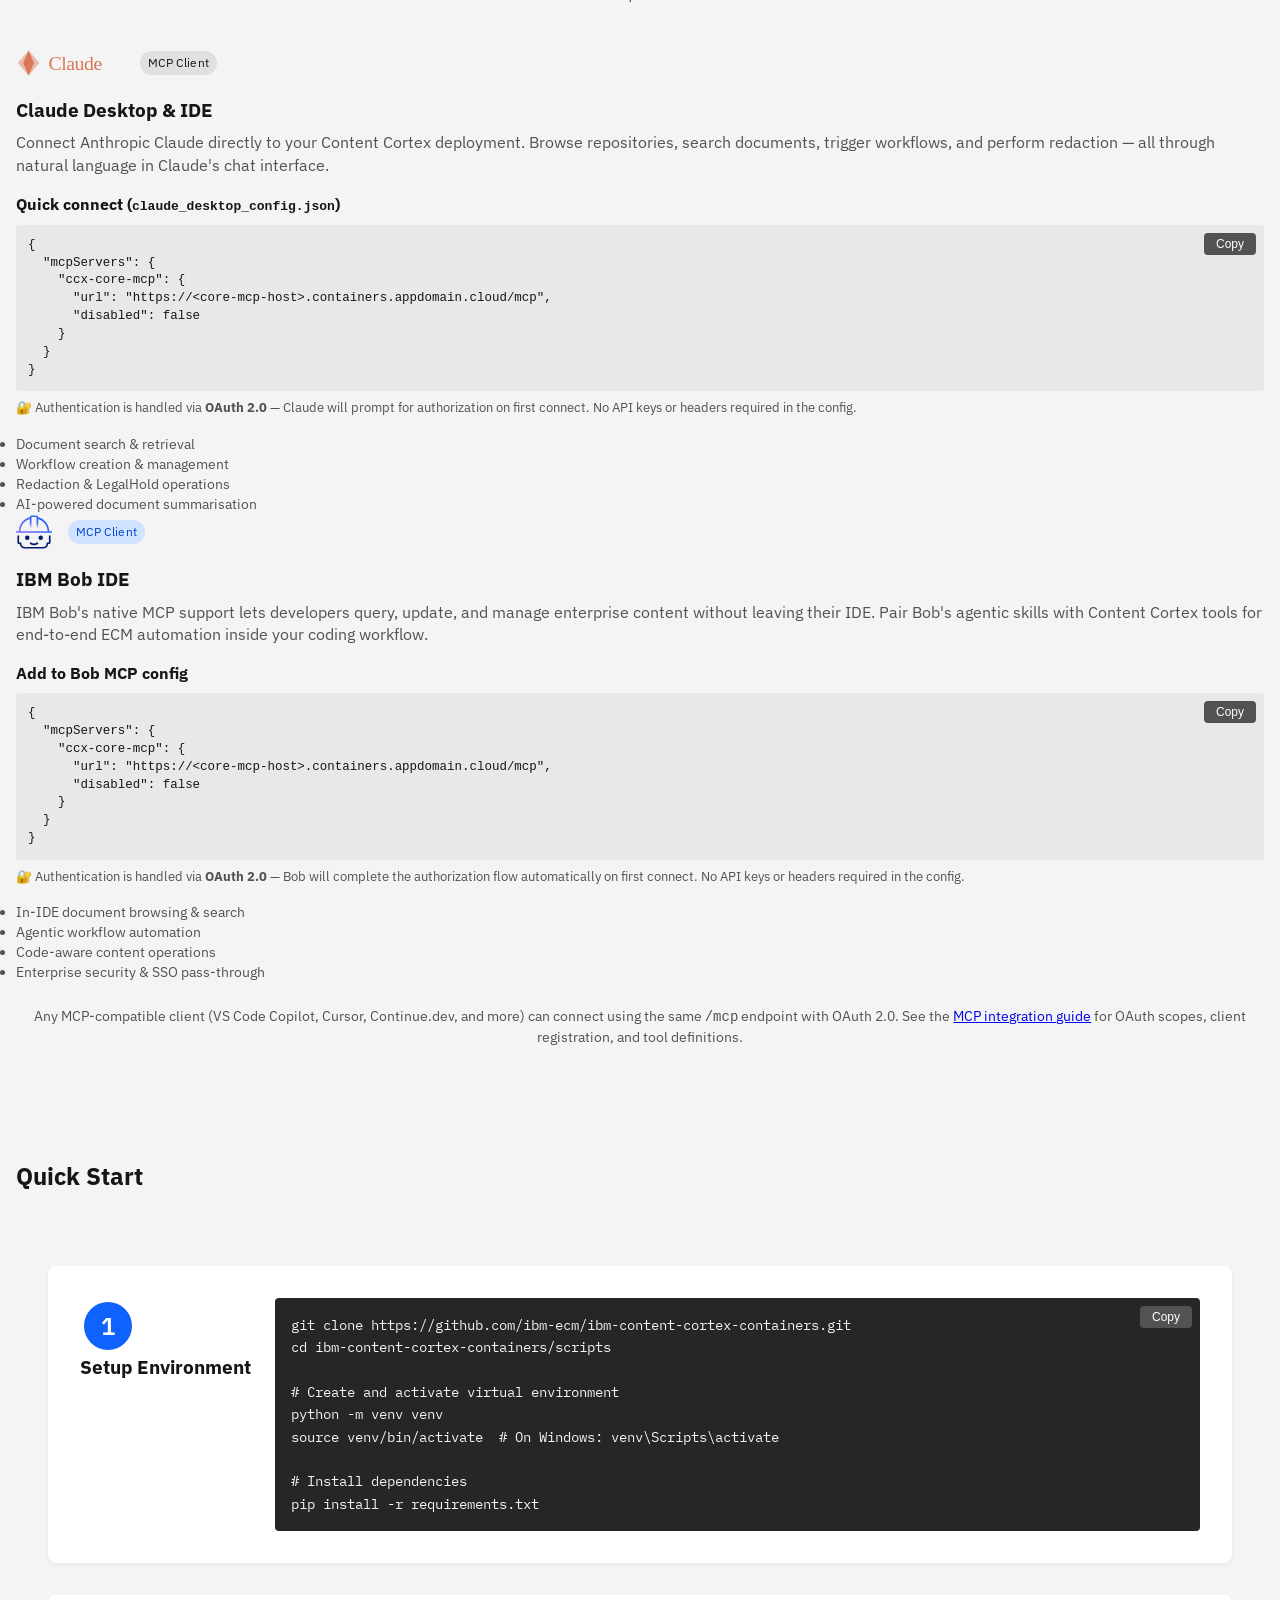
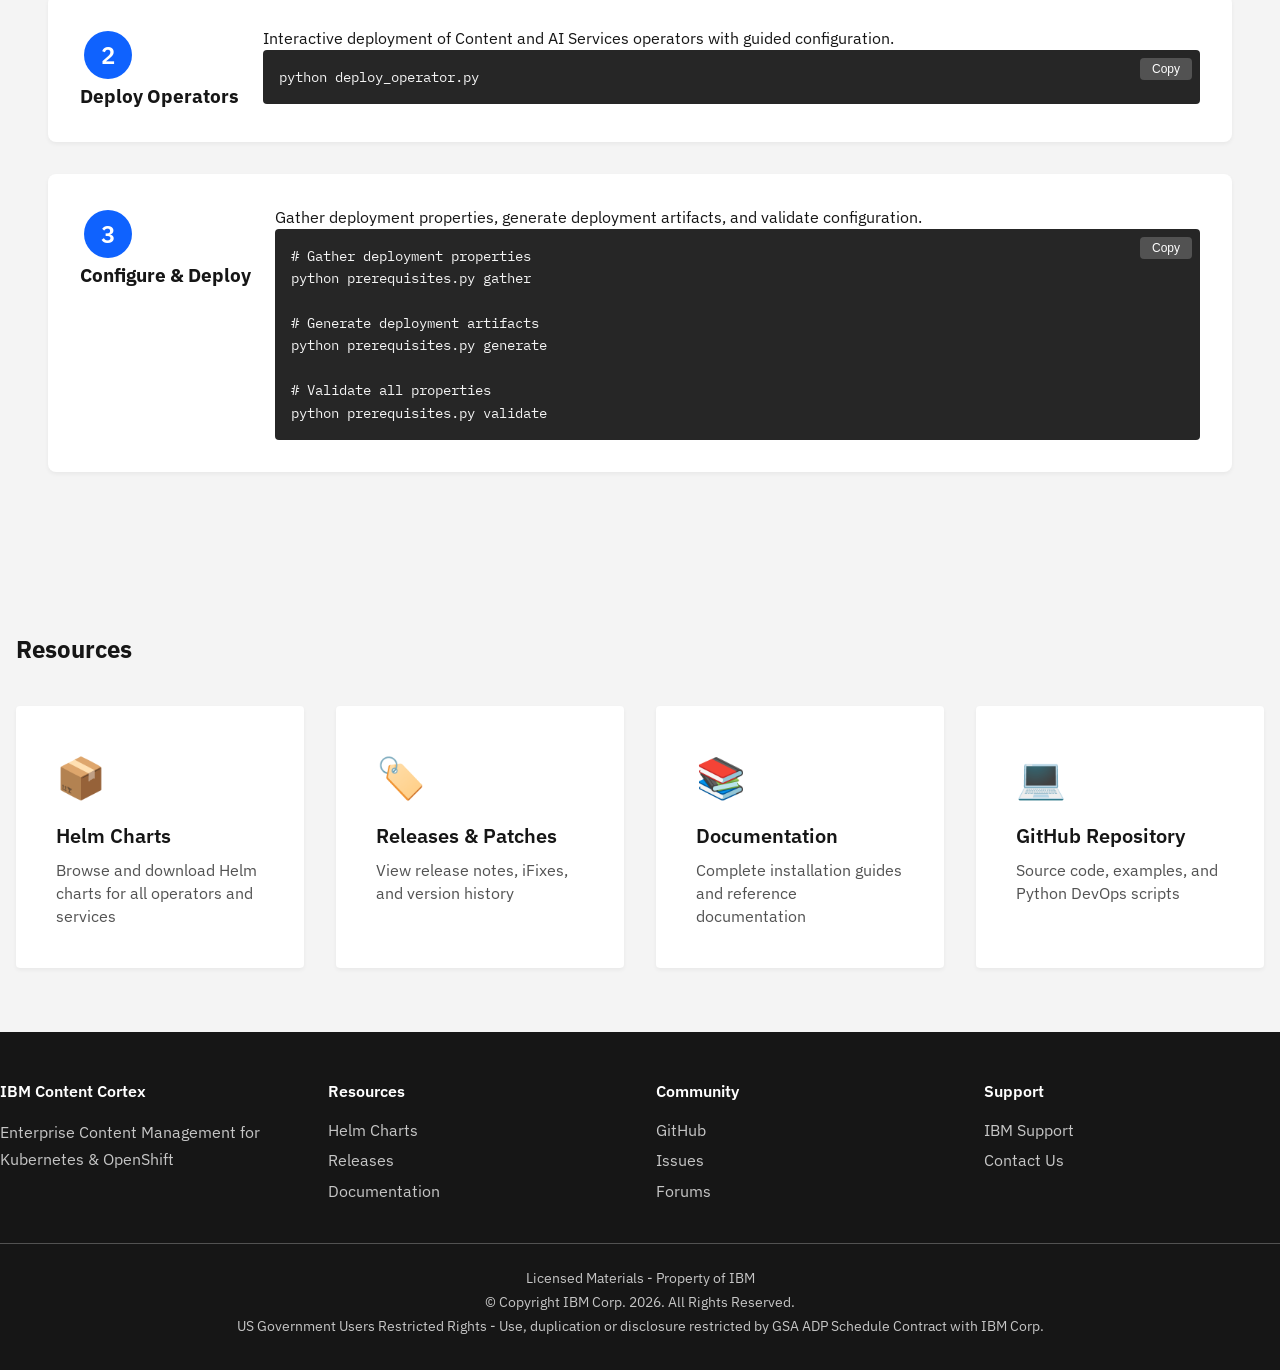
==== commit dfe309cf: "Adding ibm-licensing-cluster-scoped-4.2.25.tgz" ====
--- a/docs/index.html
+++ b/docs/index.html
@@ -286,7 +286,7 @@
                     <div class="cds--tile component-tile">
                         <div class="component-header">
                             <h3 class="cds--type-heading-03">License Service</h3>
-                            <span class="cds--tag cds--tag--purple">v4.2.24</span>
+                            <span class="cds--tag cds--tag--purple">v4.2.25</span>
                         </div>
                         <p class="cds--type-body-01 component-description">
                             Manages IBM Cloud Pak licensing and entitlement tracking for Content Cortex deployments.
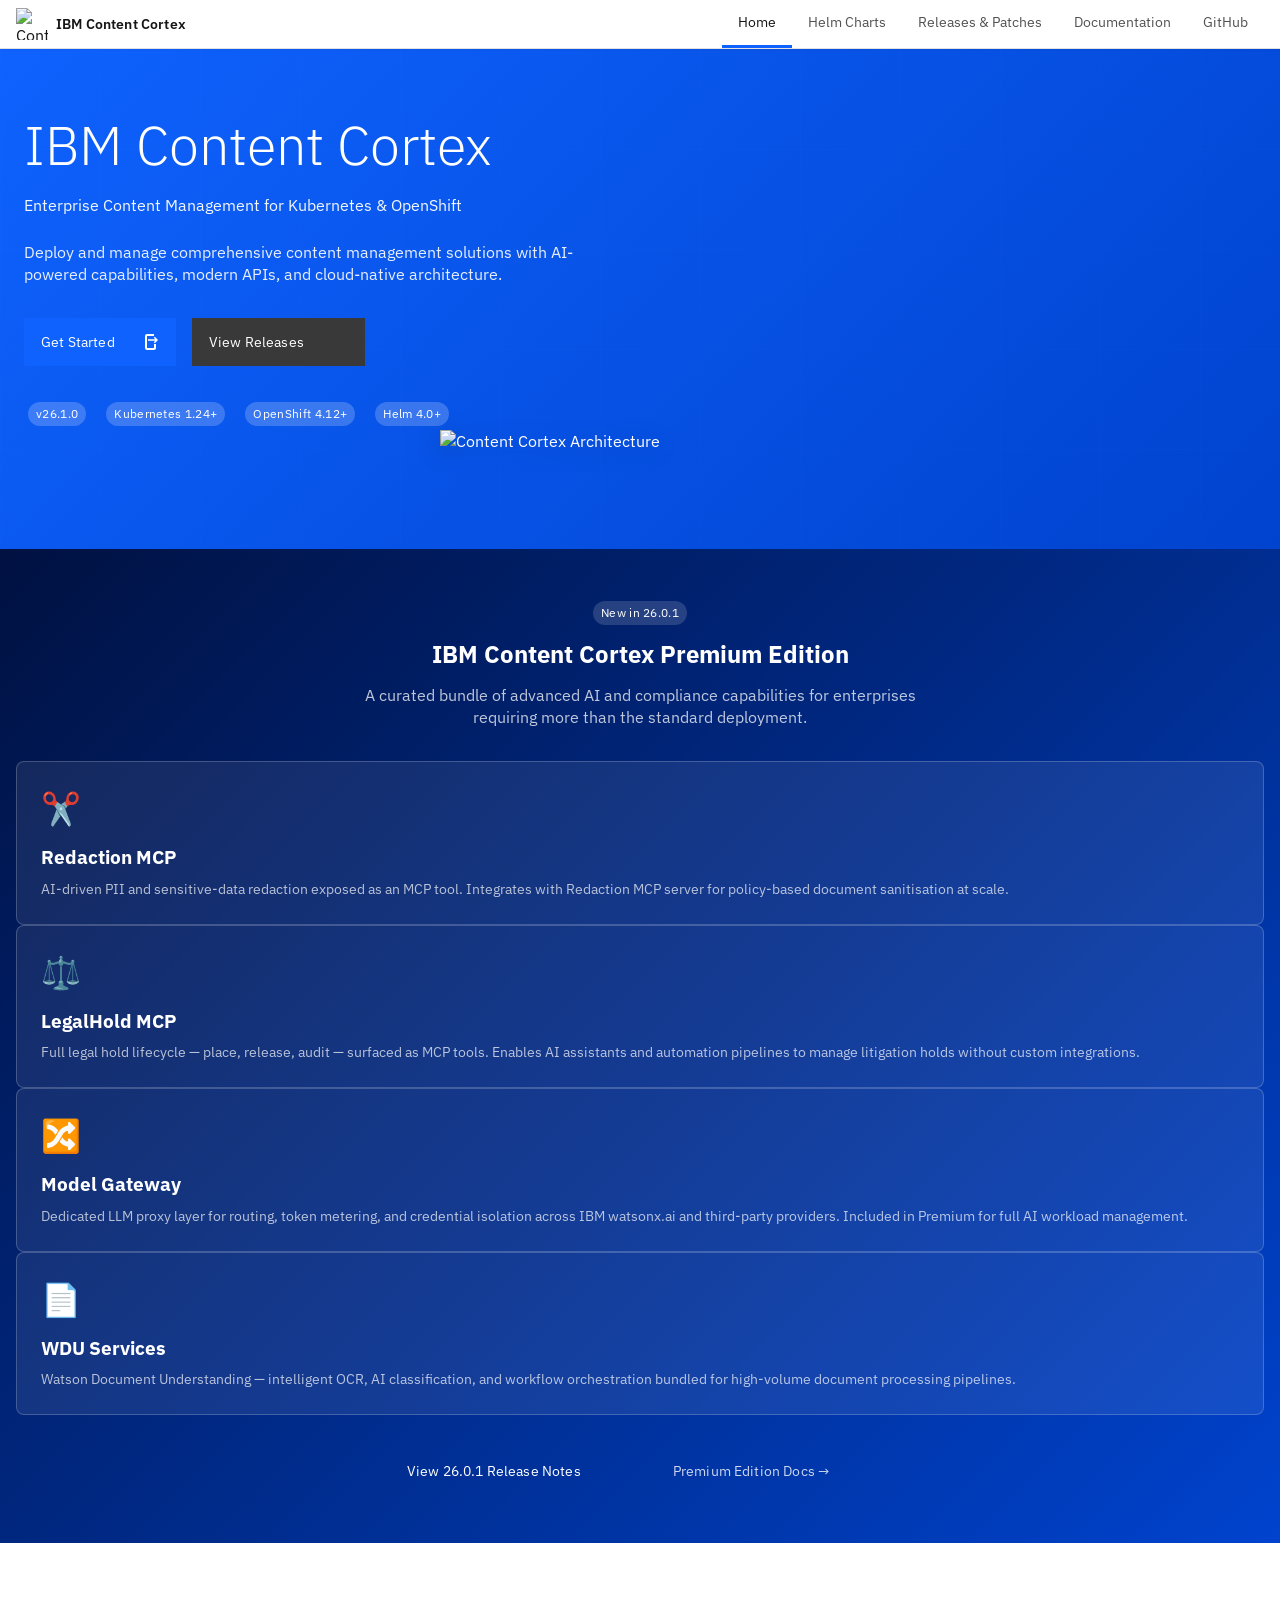
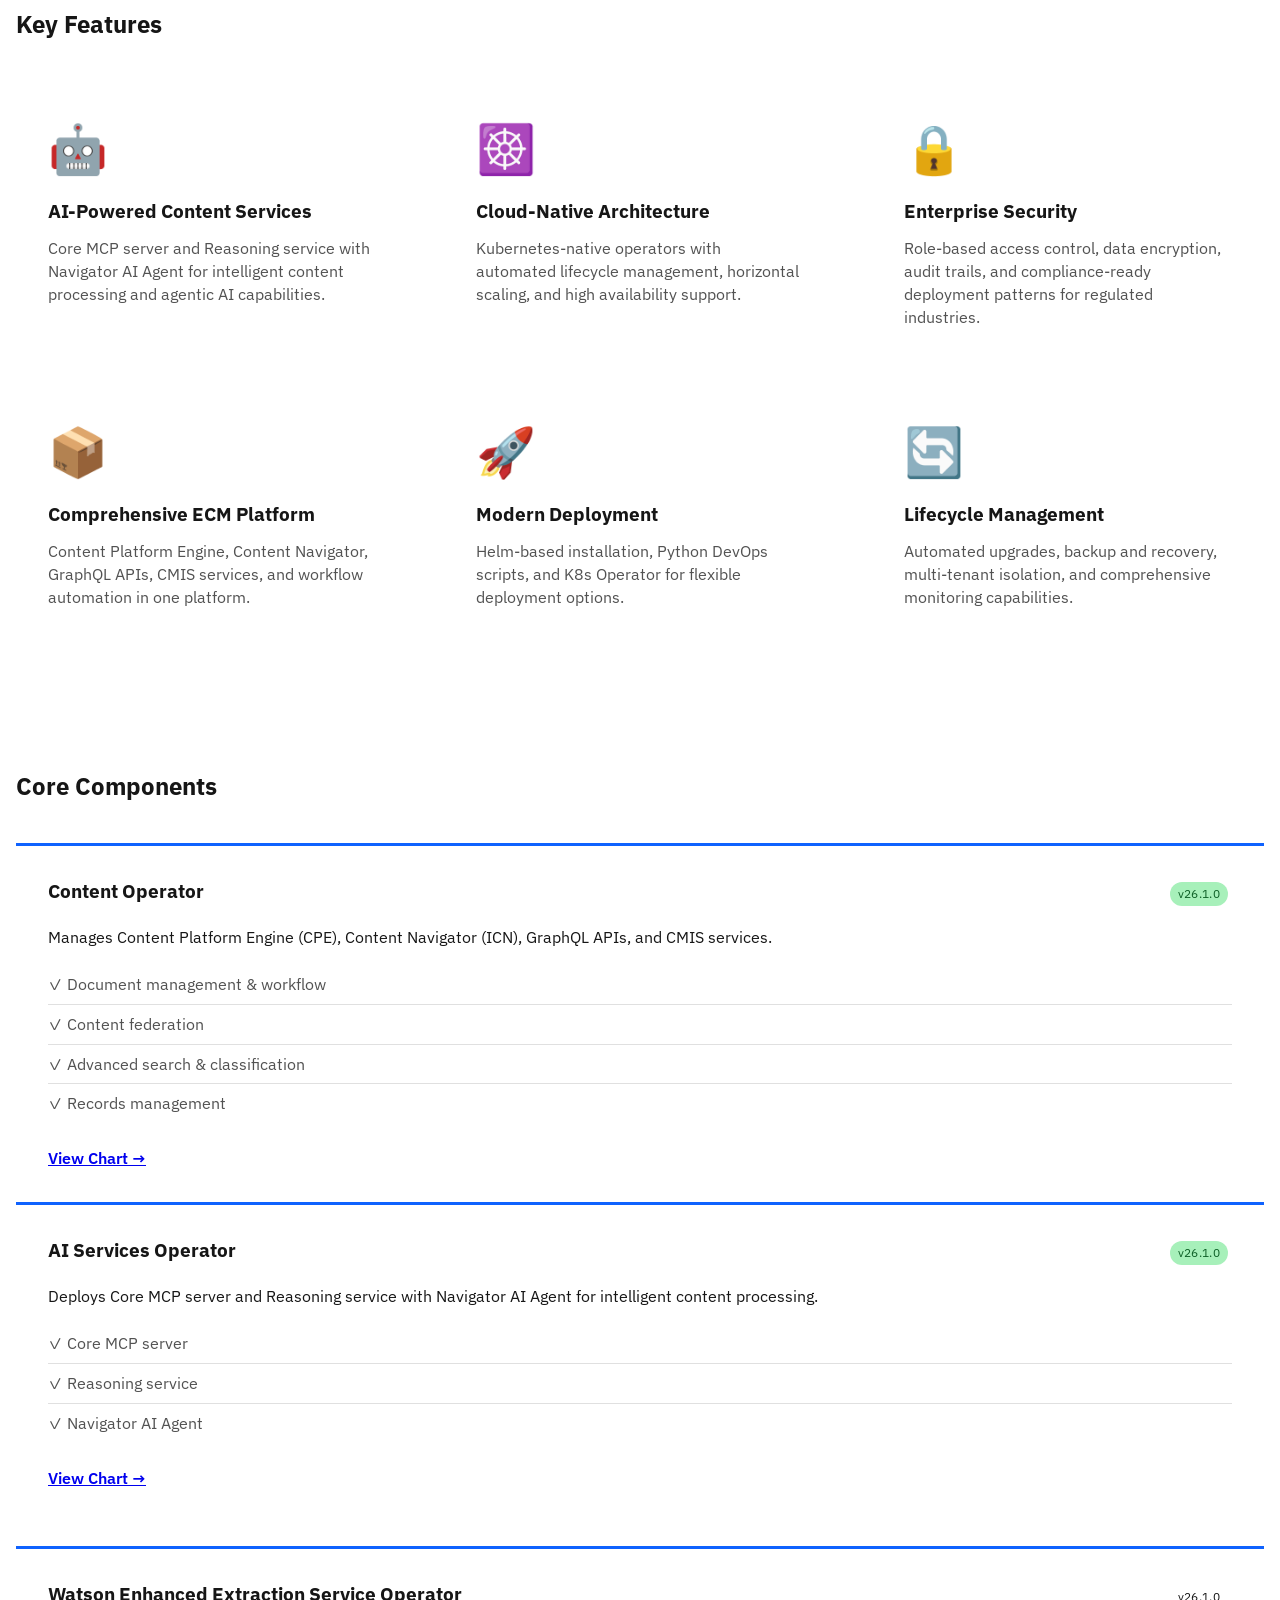
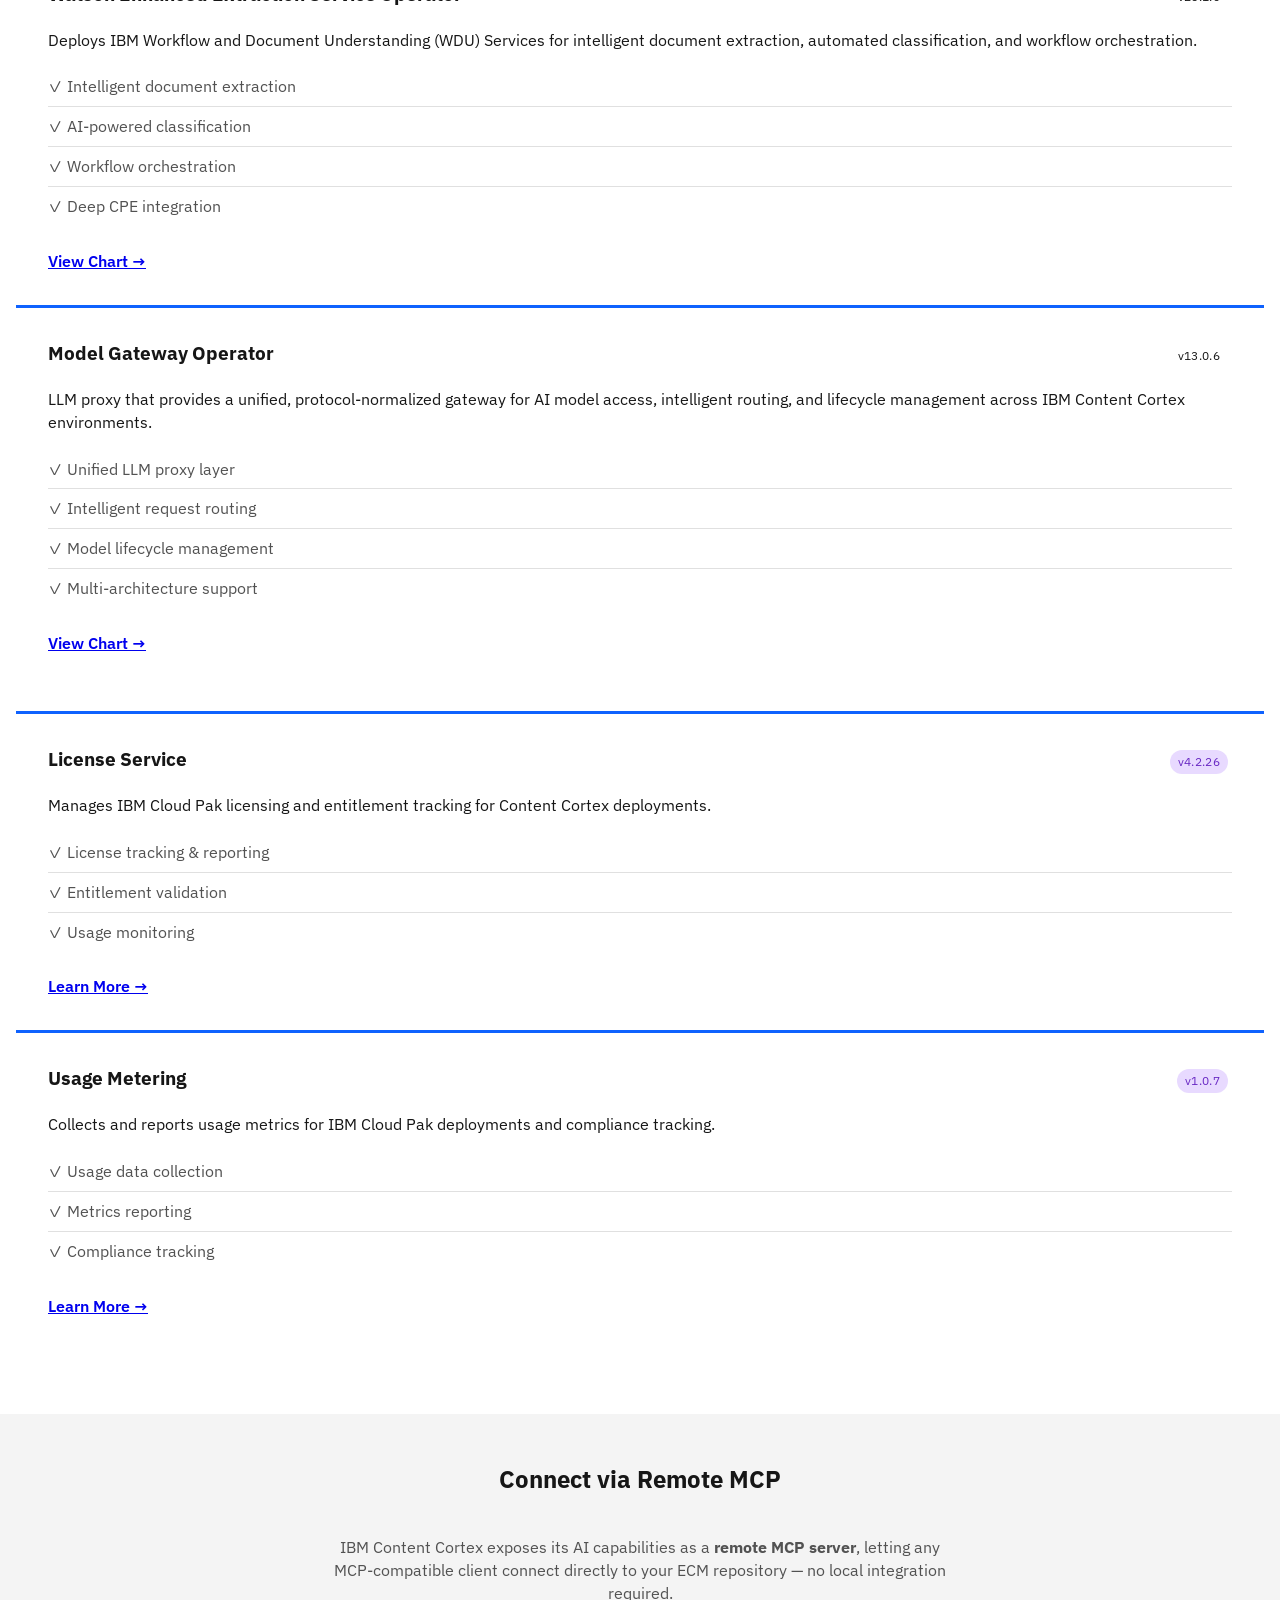
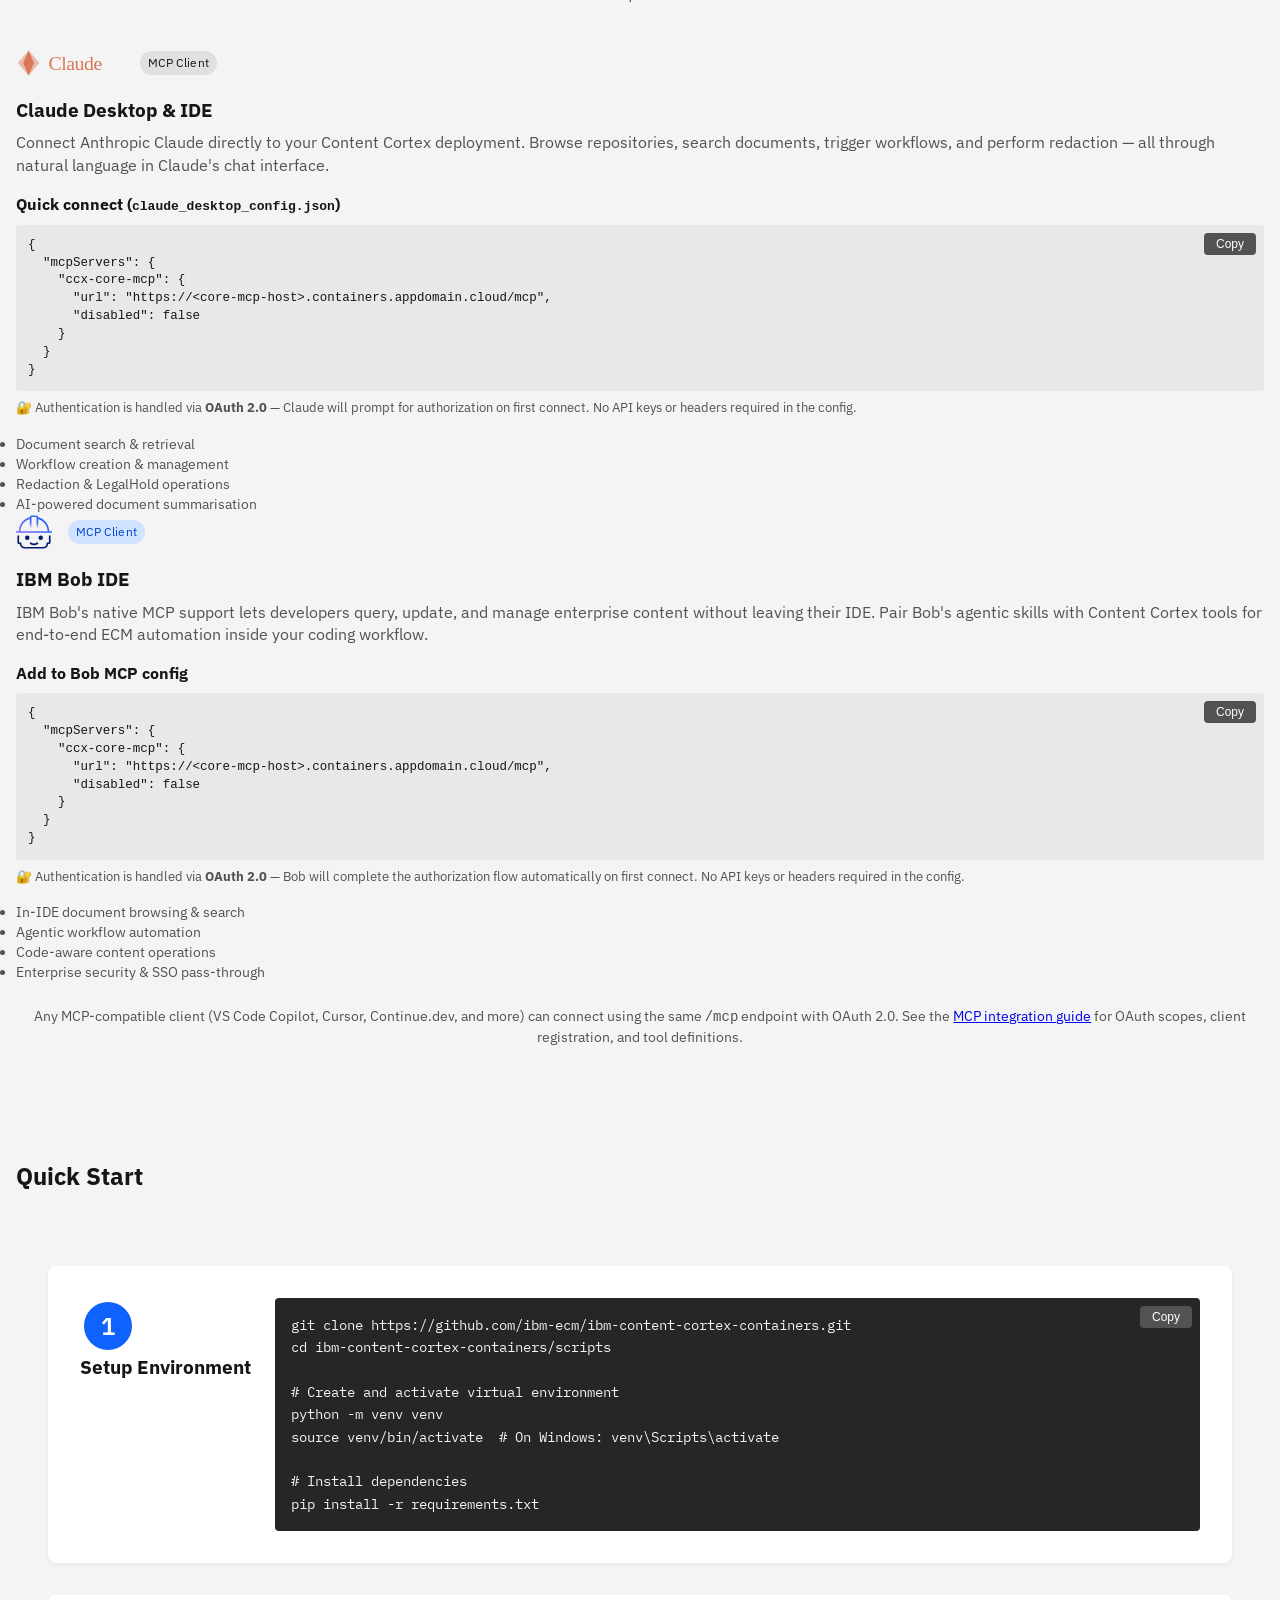
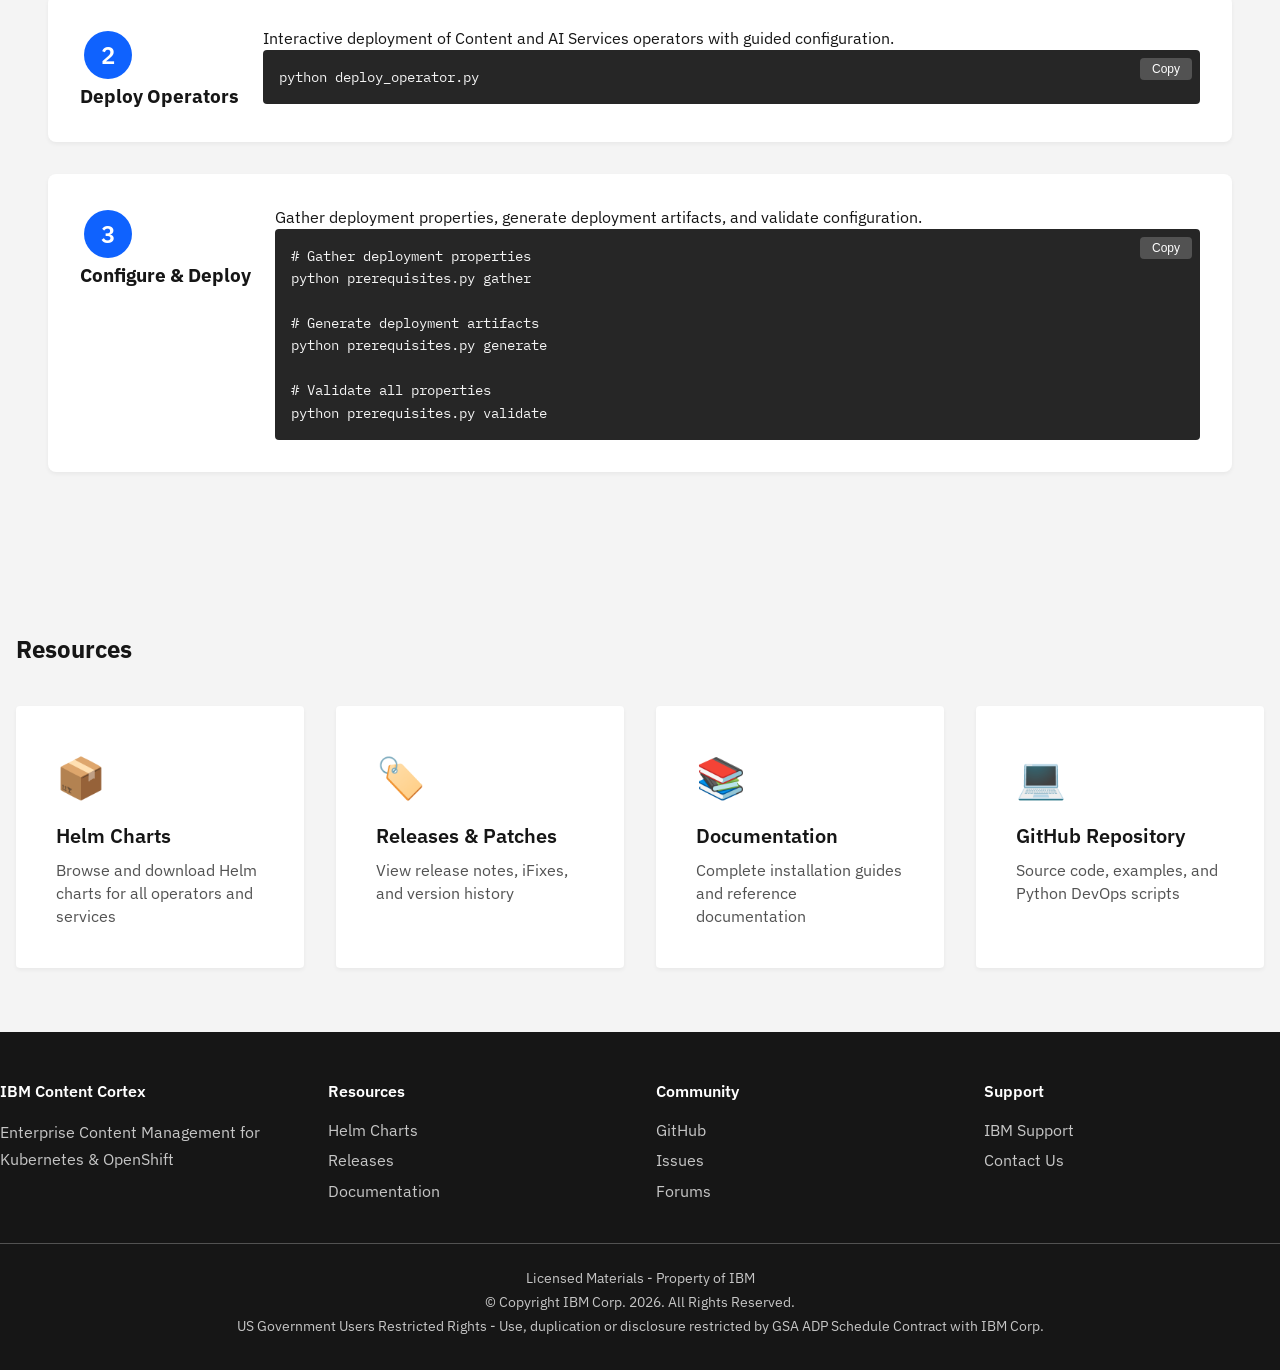
==== commit 3f5ef5c3: "Release of Content Cortex 26.0.0-IF4" ====
--- a/docs/index.html
+++ b/docs/index.html
@@ -286,7 +286,7 @@
                     <div class="cds--tile component-tile">
                         <div class="component-header">
                             <h3 class="cds--type-heading-03">License Service</h3>
-                            <span class="cds--tag cds--tag--purple">v4.2.25</span>
+                            <span class="cds--tag cds--tag--purple">v4.2.26</span>
                         </div>
                         <p class="cds--type-body-01 component-description">
                             Manages IBM Cloud Pak licensing and entitlement tracking for Content Cortex deployments.
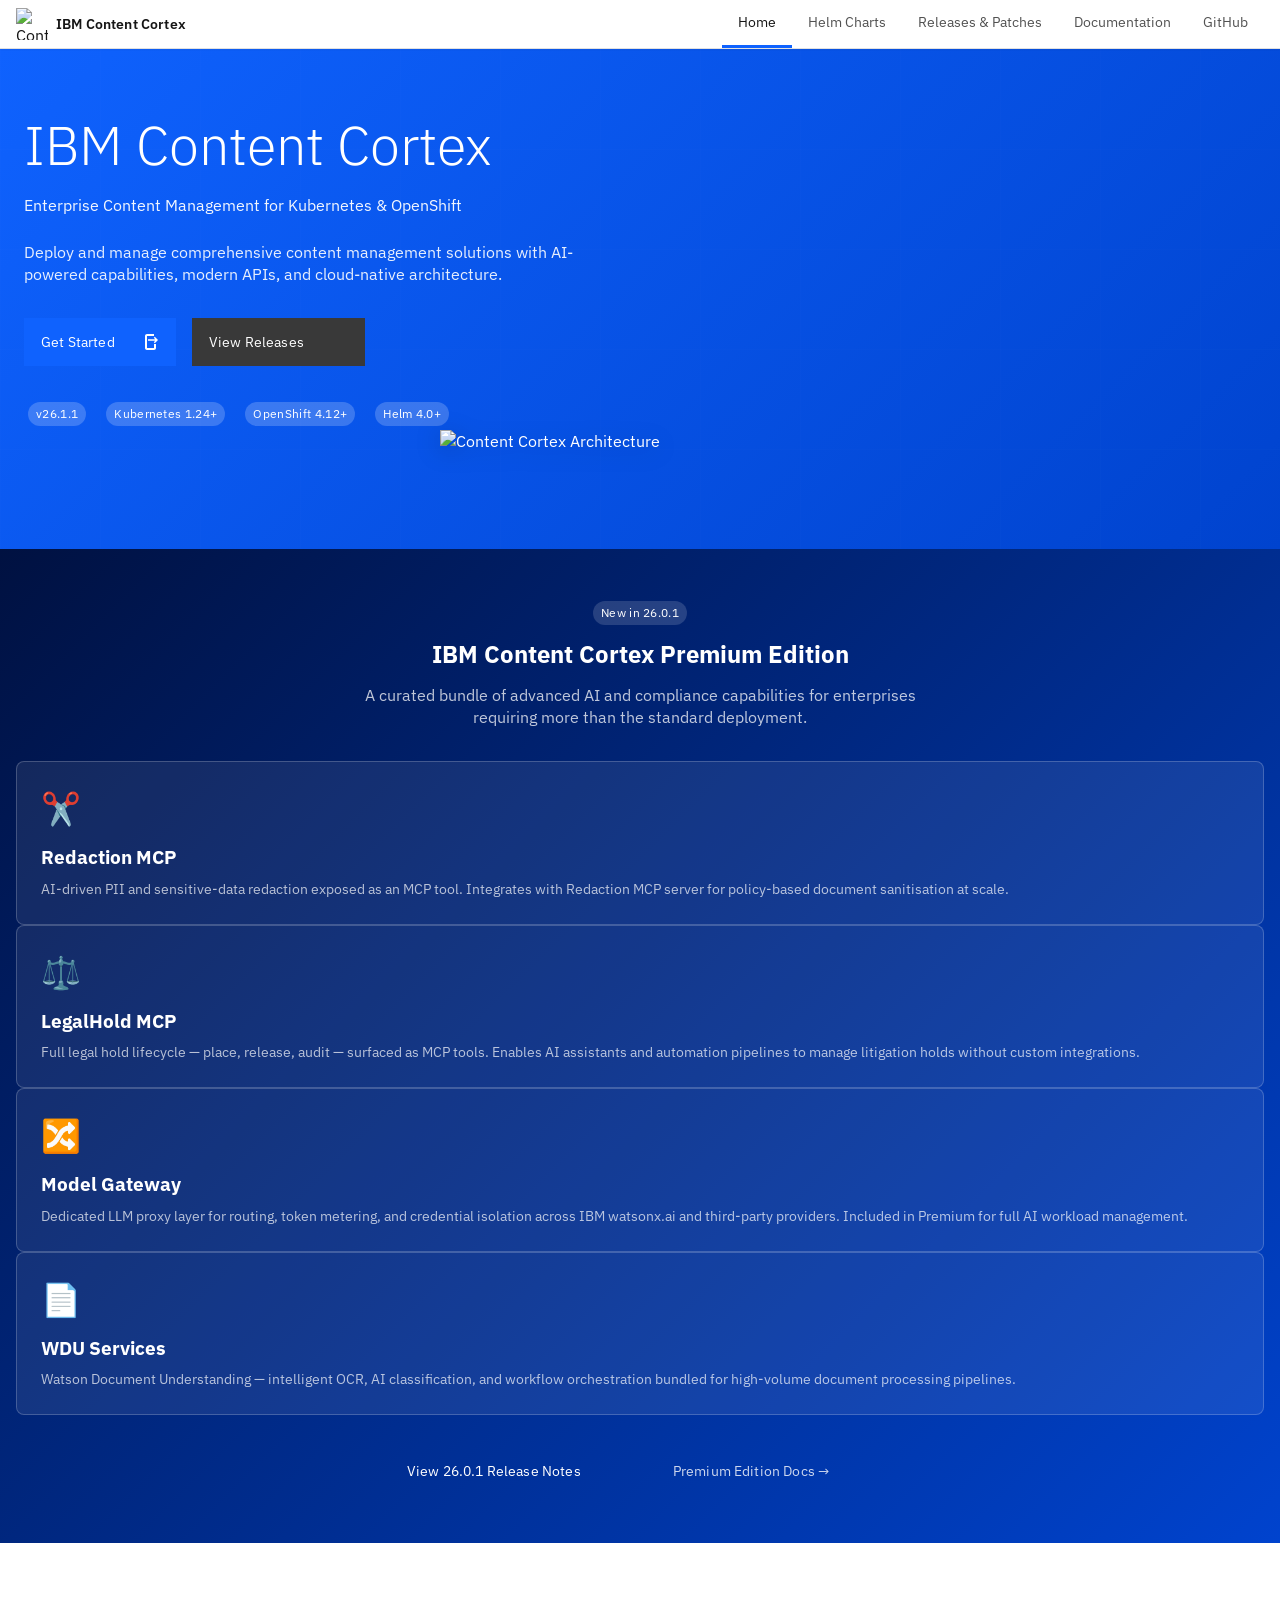
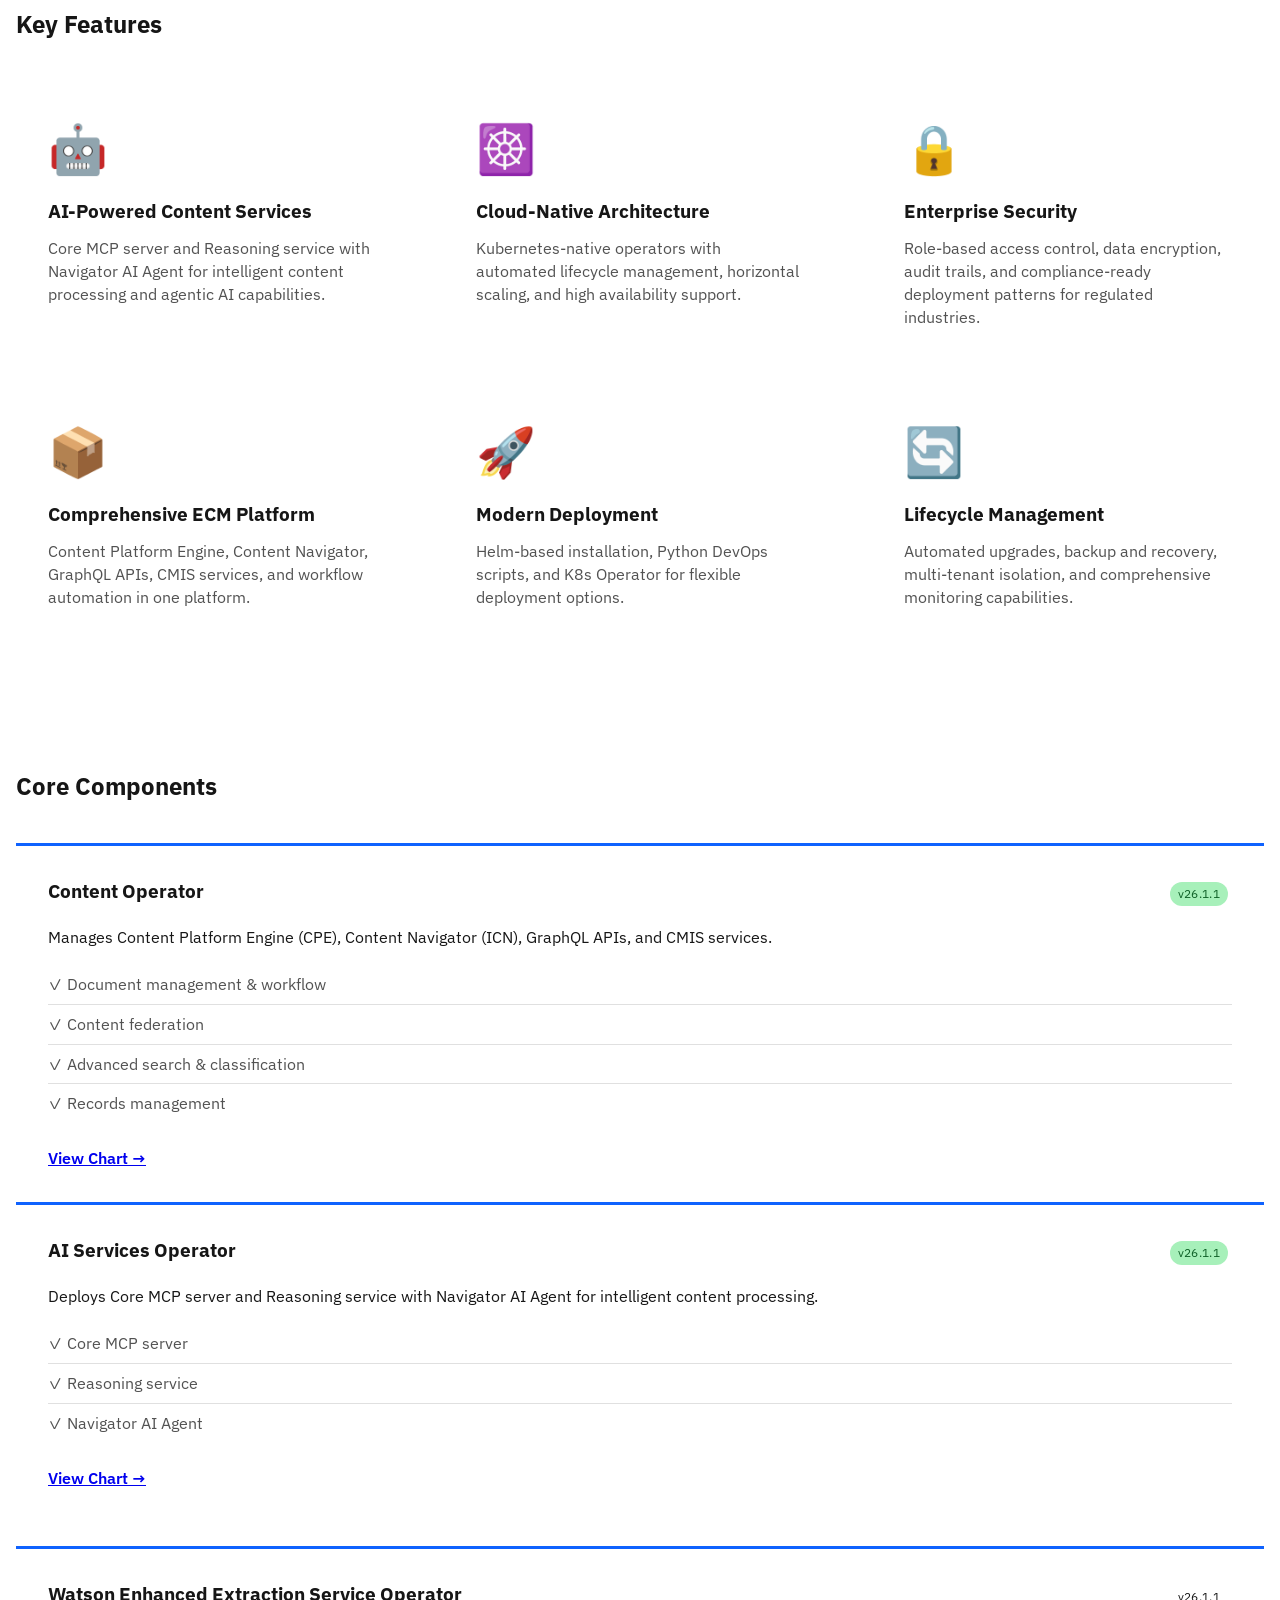
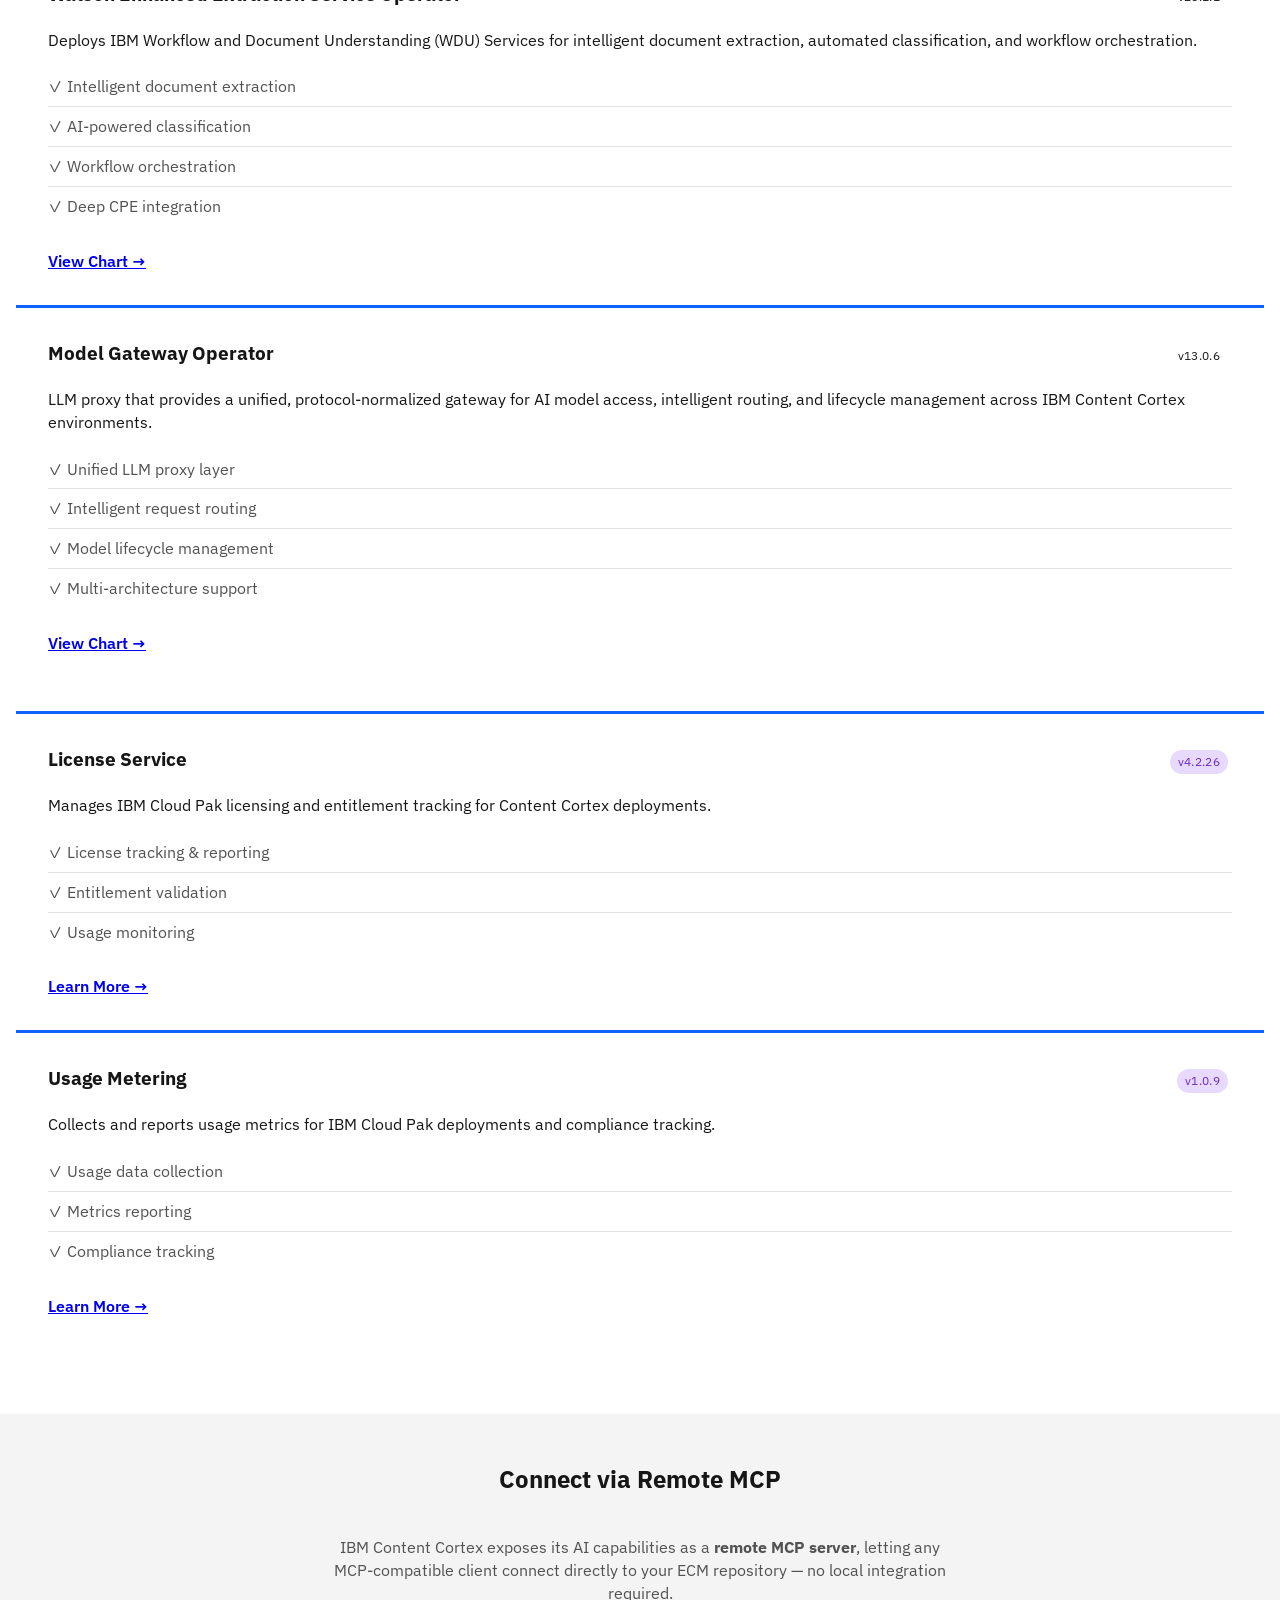
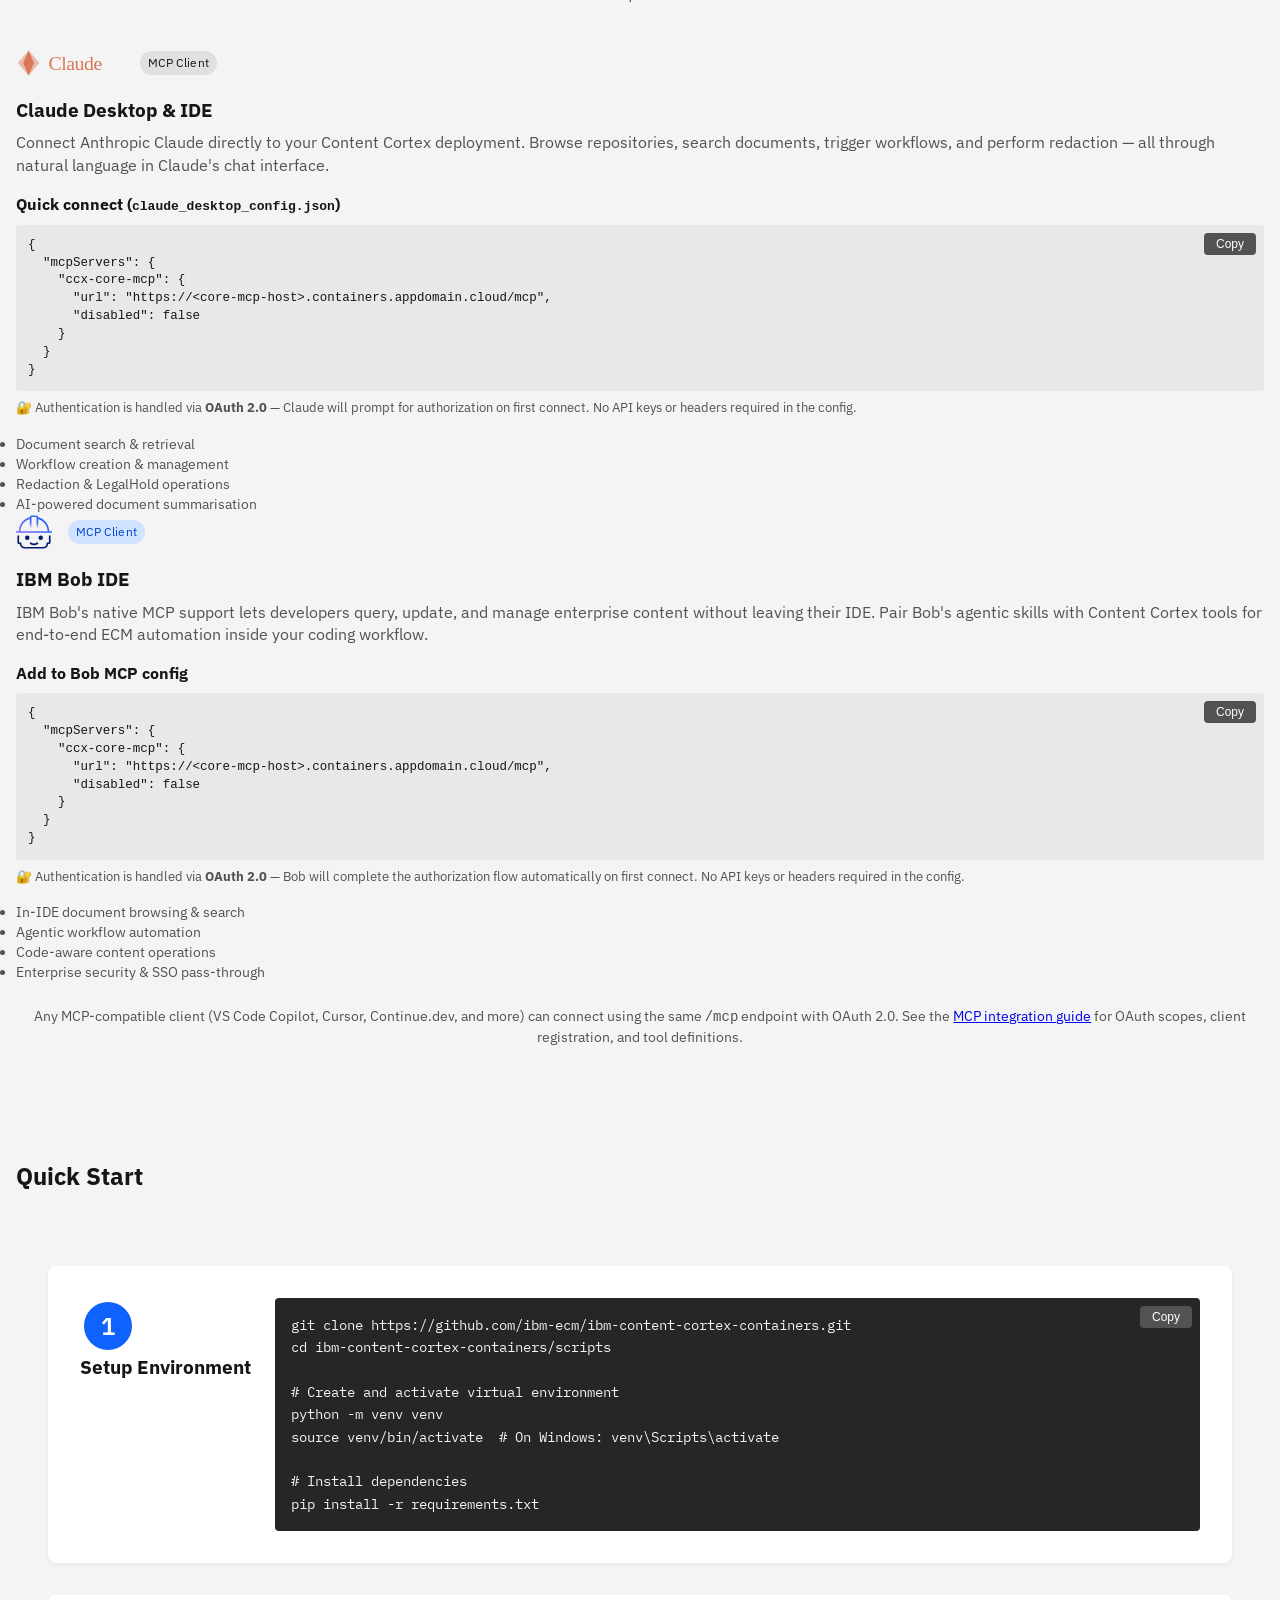
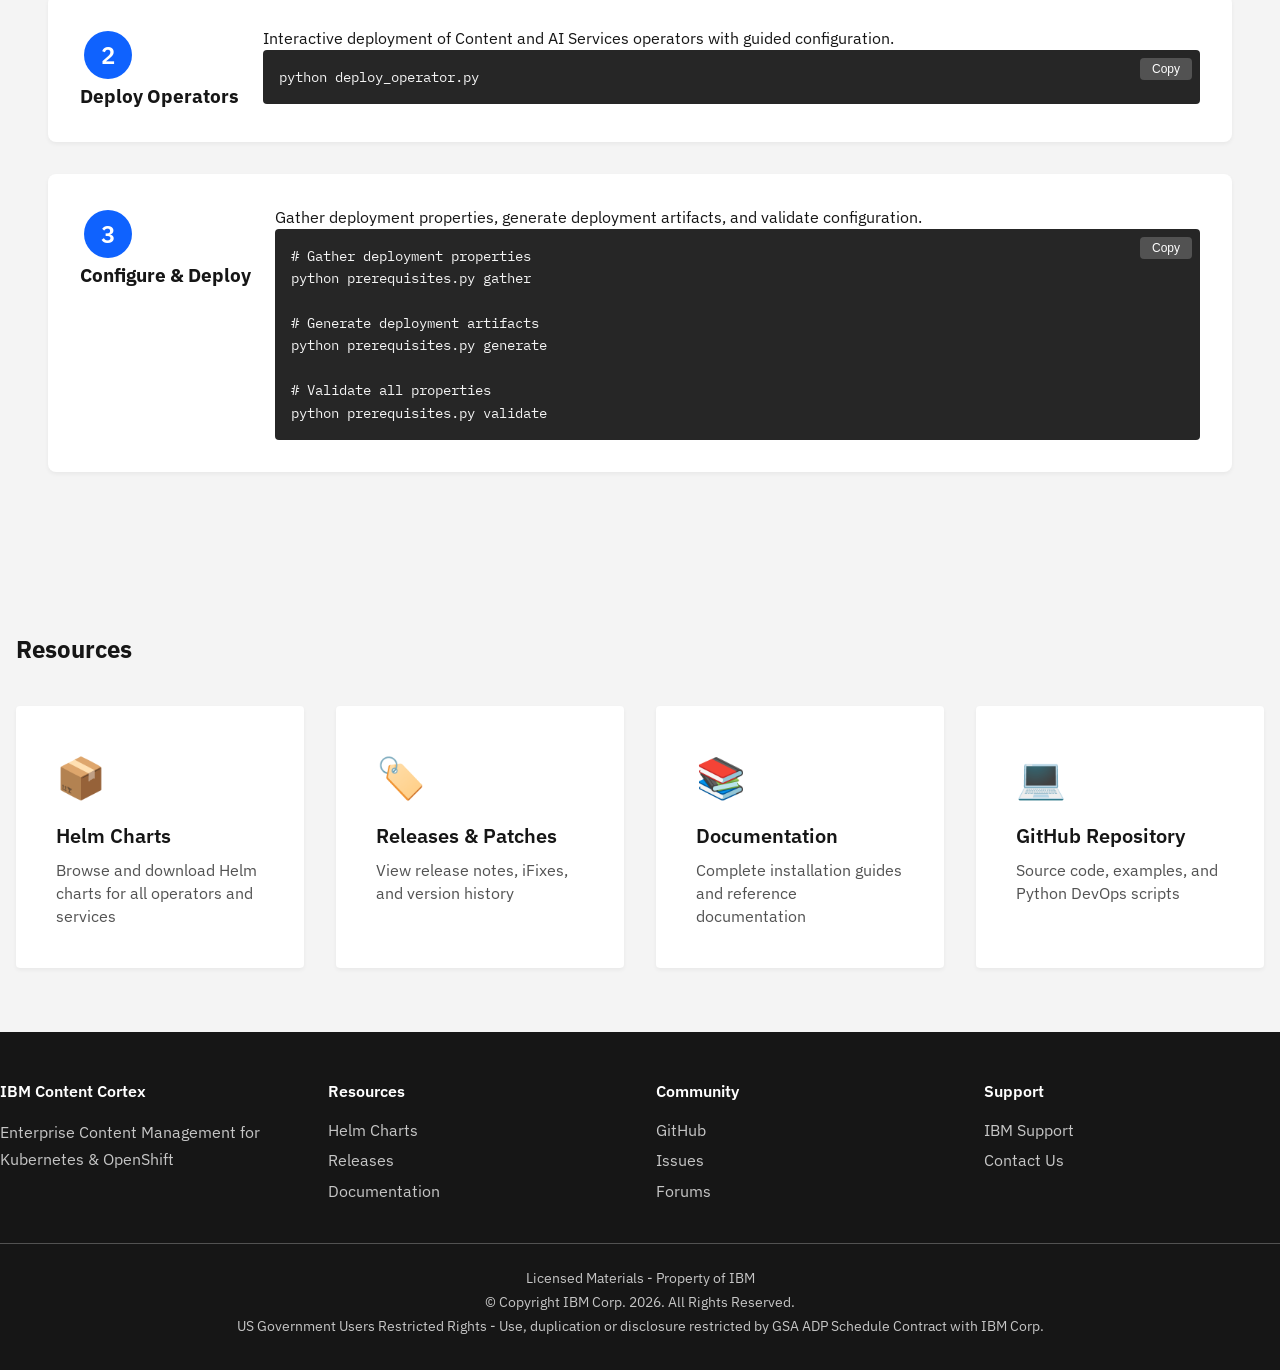
==== commit f2422a7a: "Content Cortex 26.0.1-IF1 Release" ====
--- a/docs/index.html
+++ b/docs/index.html
@@ -64,7 +64,7 @@
                         </button>
                     </div>
                     <div class="hero-badges">
-                        <span class="cds--tag cds--tag--blue">v26.1.0</span>
+                        <span class="cds--tag cds--tag--blue">v26.1.1</span>
                         <span class="cds--tag cds--tag--cool-gray">Kubernetes 1.24+</span>
                         <span class="cds--tag cds--tag--cool-gray">OpenShift 4.12+</span>
                         <span class="cds--tag cds--tag--cool-gray">Helm 4.0+</span>
@@ -209,7 +209,7 @@
                     <div class="cds--tile component-tile">
                         <div class="component-header">
                             <h3 class="cds--type-heading-03">Content Operator</h3>
-                            <span class="cds--tag cds--tag--green">v26.1.0</span>
+                            <span class="cds--tag cds--tag--green">v26.1.1</span>
                         </div>
                         <p class="cds--type-body-01 component-description">
                             Manages Content Platform Engine (CPE), Content Navigator (ICN), GraphQL APIs, and CMIS services.
@@ -220,7 +220,7 @@
                             <li>✓ Advanced search & classification</li>
                             <li>✓ Records management</li>
                         </ul>
-                        <a href="helm-charts.html#content-operator" class="cds--link component-link">View Chart →</a>
+                        <a href="helm-charts.html#content-operator-2611" class="cds--link component-link">View Chart →</a>
                     </div>
                 </div>
                 
@@ -228,7 +228,7 @@
                     <div class="cds--tile component-tile">
                         <div class="component-header">
                             <h3 class="cds--type-heading-03">AI Services Operator</h3>
-                            <span class="cds--tag cds--tag--green">v26.1.0</span>
+                            <span class="cds--tag cds--tag--green">v26.1.1</span>
                         </div>
                         <p class="cds--type-body-01 component-description">
                             Deploys Core MCP server and Reasoning service with Navigator AI Agent for intelligent content processing.
@@ -238,7 +238,7 @@
                             <li>✓ Reasoning service</li>
                             <li>✓ Navigator AI Agent</li>
                         </ul>
-                        <a href="helm-charts.html#ai-services-operator" class="cds--link component-link">View Chart →</a>
+                        <a href="helm-charts.html#ai-services-operator-2611" class="cds--link component-link">View Chart →</a>
                     </div>
                 </div>
             </div>
@@ -247,7 +247,7 @@
                     <div class="cds--tile component-tile">
                         <div class="component-header">
                             <h3 class="cds--type-heading-03">Watson Enhanced Extraction Service Operator</h3>
-                            <span class="cds--tag cds--tag--teal">v26.1.0</span>
+                            <span class="cds--tag cds--tag--teal">v26.1.1</span>
                         </div>
                         <p class="cds--type-body-01 component-description">
                             Deploys IBM Workflow and Document Understanding (WDU) Services for intelligent document extraction, automated classification, and workflow orchestration.
@@ -258,7 +258,7 @@
                             <li>✓ Workflow orchestration</li>
                             <li>✓ Deep CPE integration</li>
                         </ul>
-                        <a href="helm-charts.html#wdu-services-operator-261" class="cds--link component-link">View Chart →</a>
+                        <a href="helm-charts.html#wdu-services-operator-2611" class="cds--link component-link">View Chart →</a>
                     </div>
                 </div>
 
@@ -304,7 +304,7 @@
                     <div class="cds--tile component-tile">
                         <div class="component-header">
                             <h3 class="cds--type-heading-03">Usage Metering</h3>
-                            <span class="cds--tag cds--tag--purple">v1.0.7</span>
+                            <span class="cds--tag cds--tag--purple">v1.0.9</span>
                         </div>
                         <p class="cds--type-body-01 component-description">
                             Collects and reports usage metrics for IBM Cloud Pak deployments and compliance tracking.
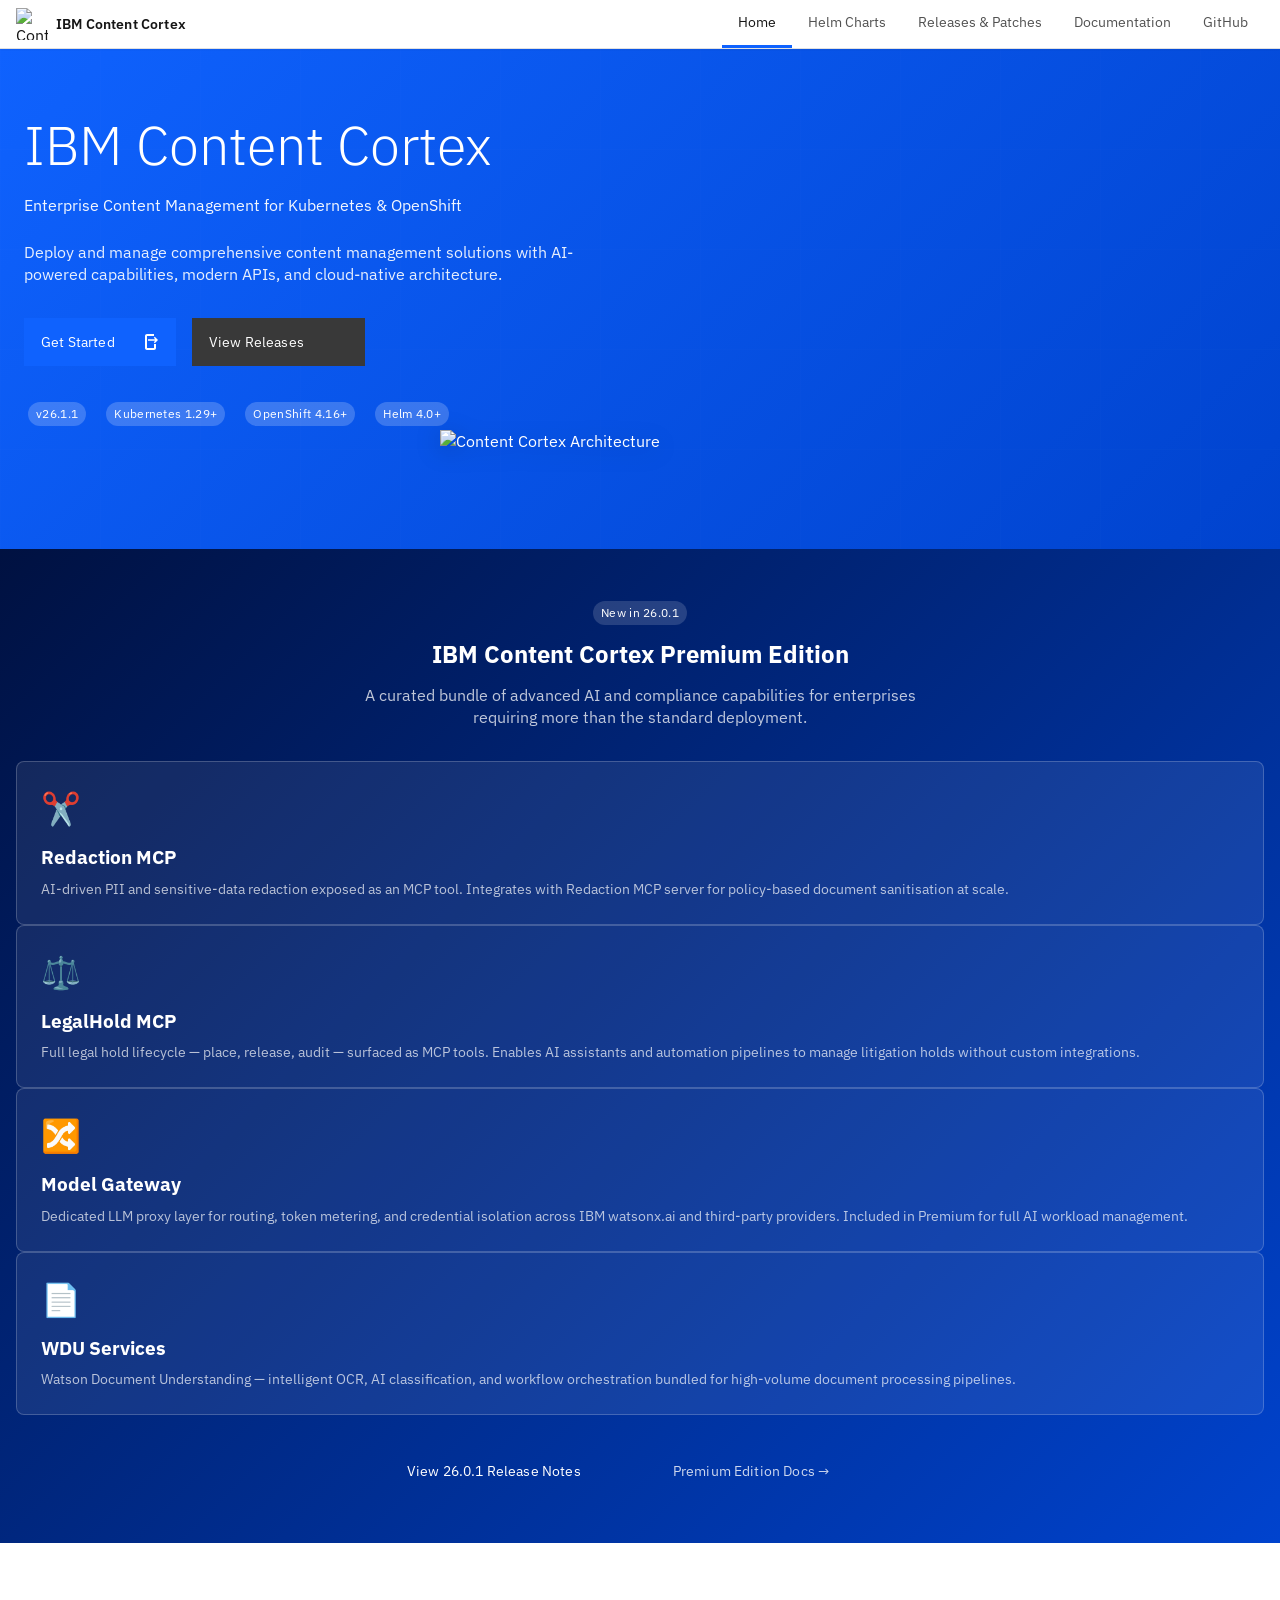
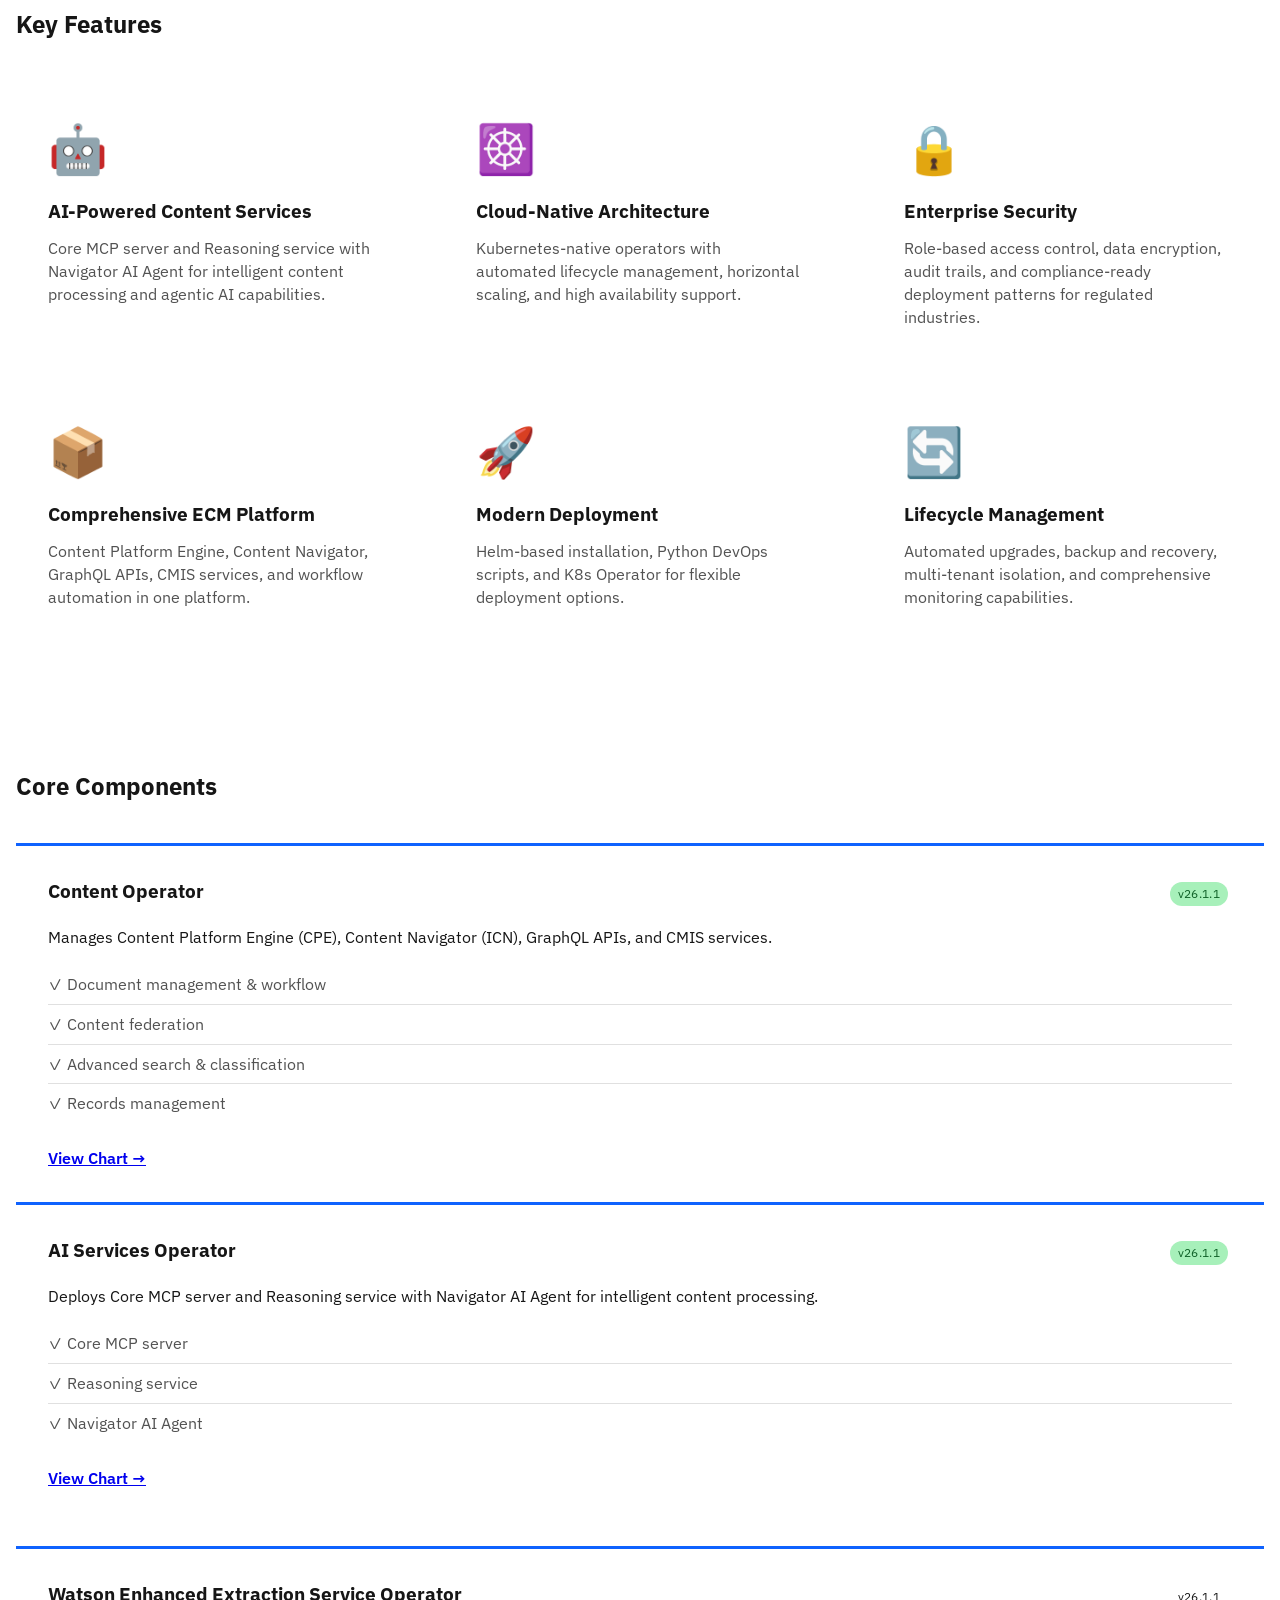
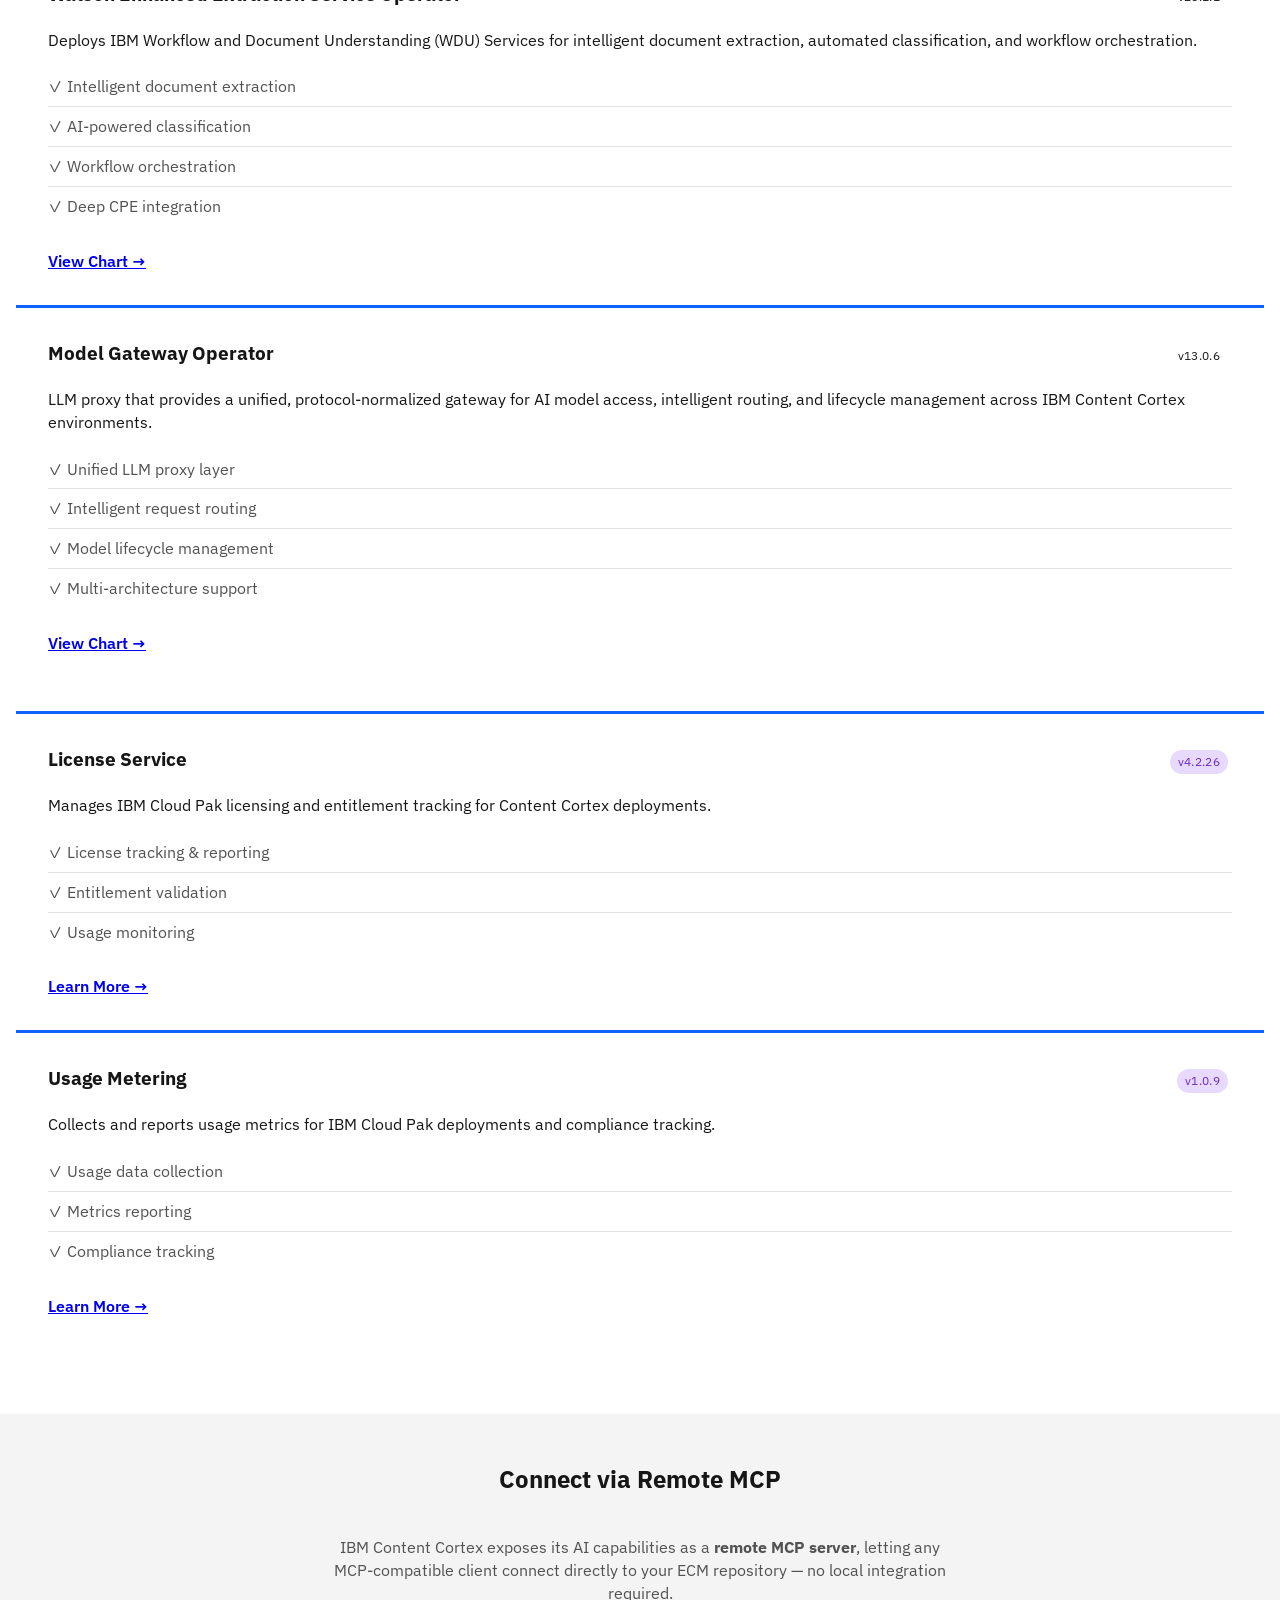
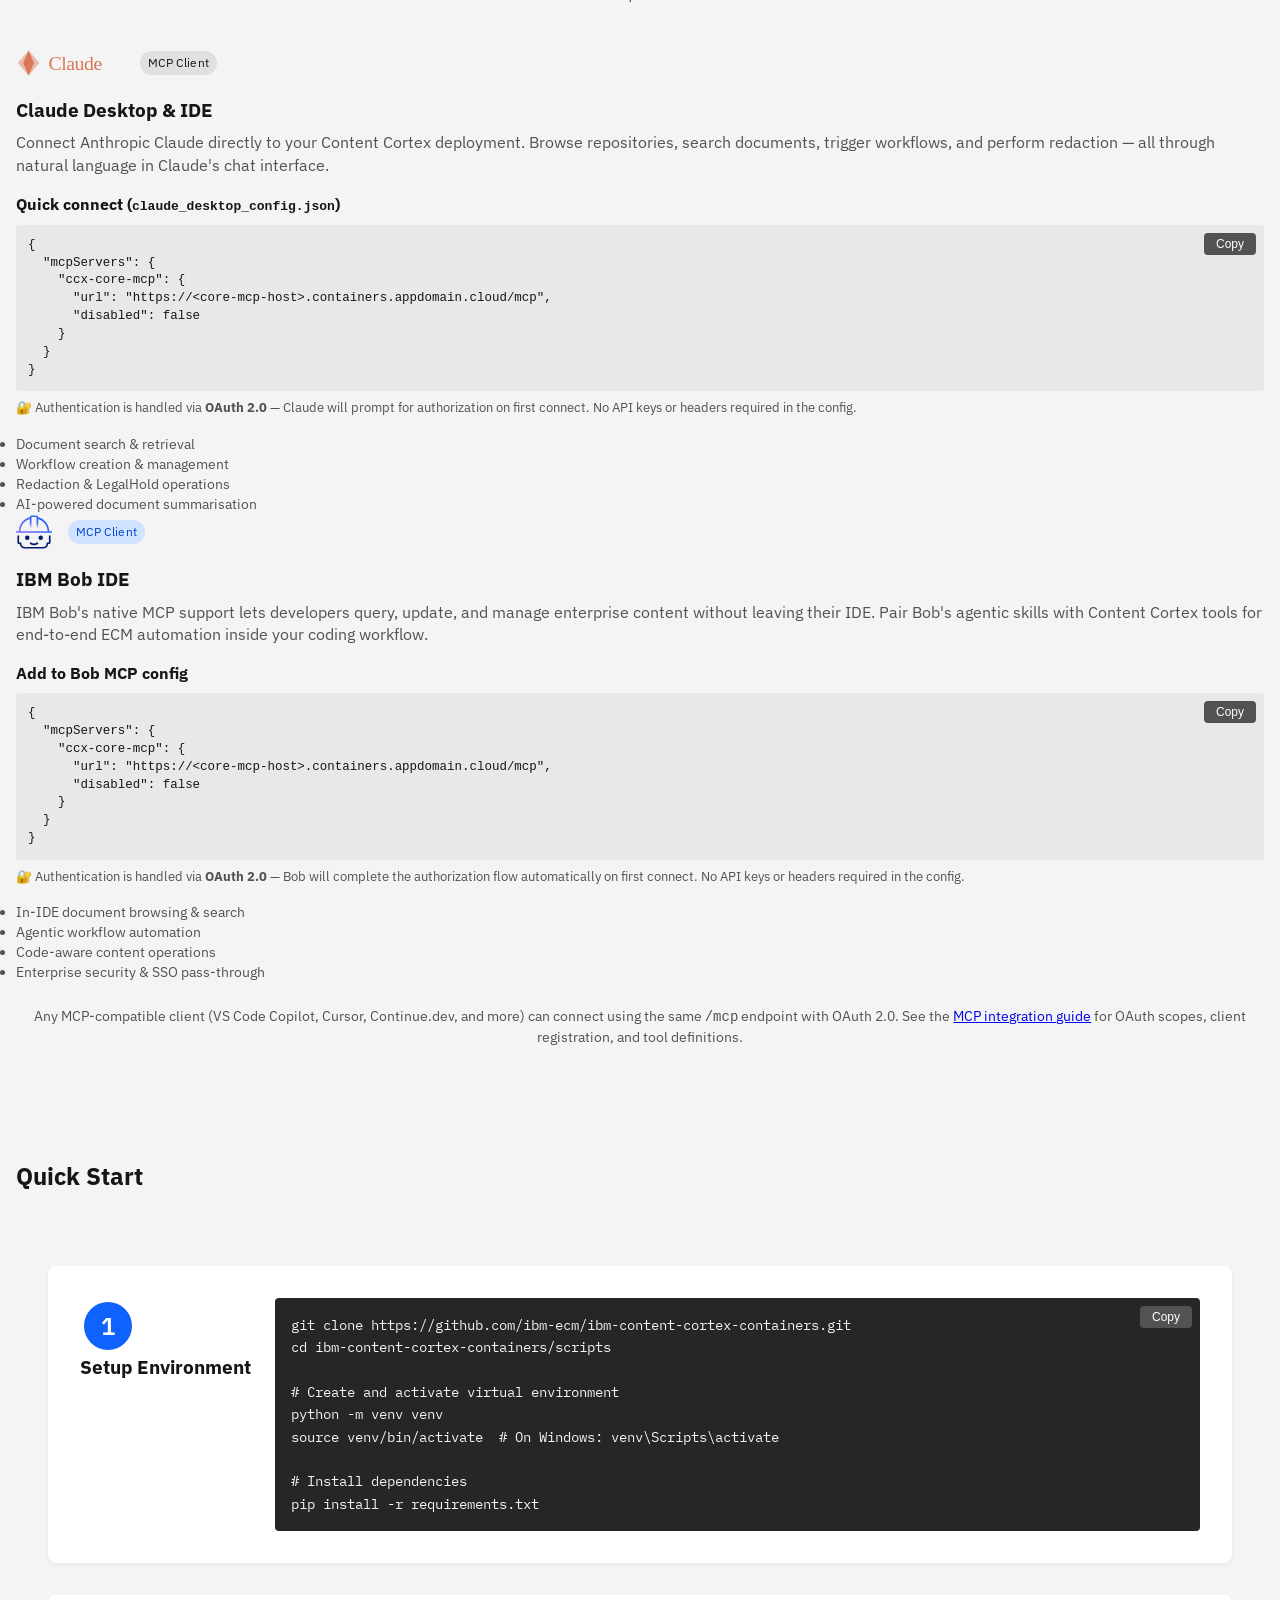
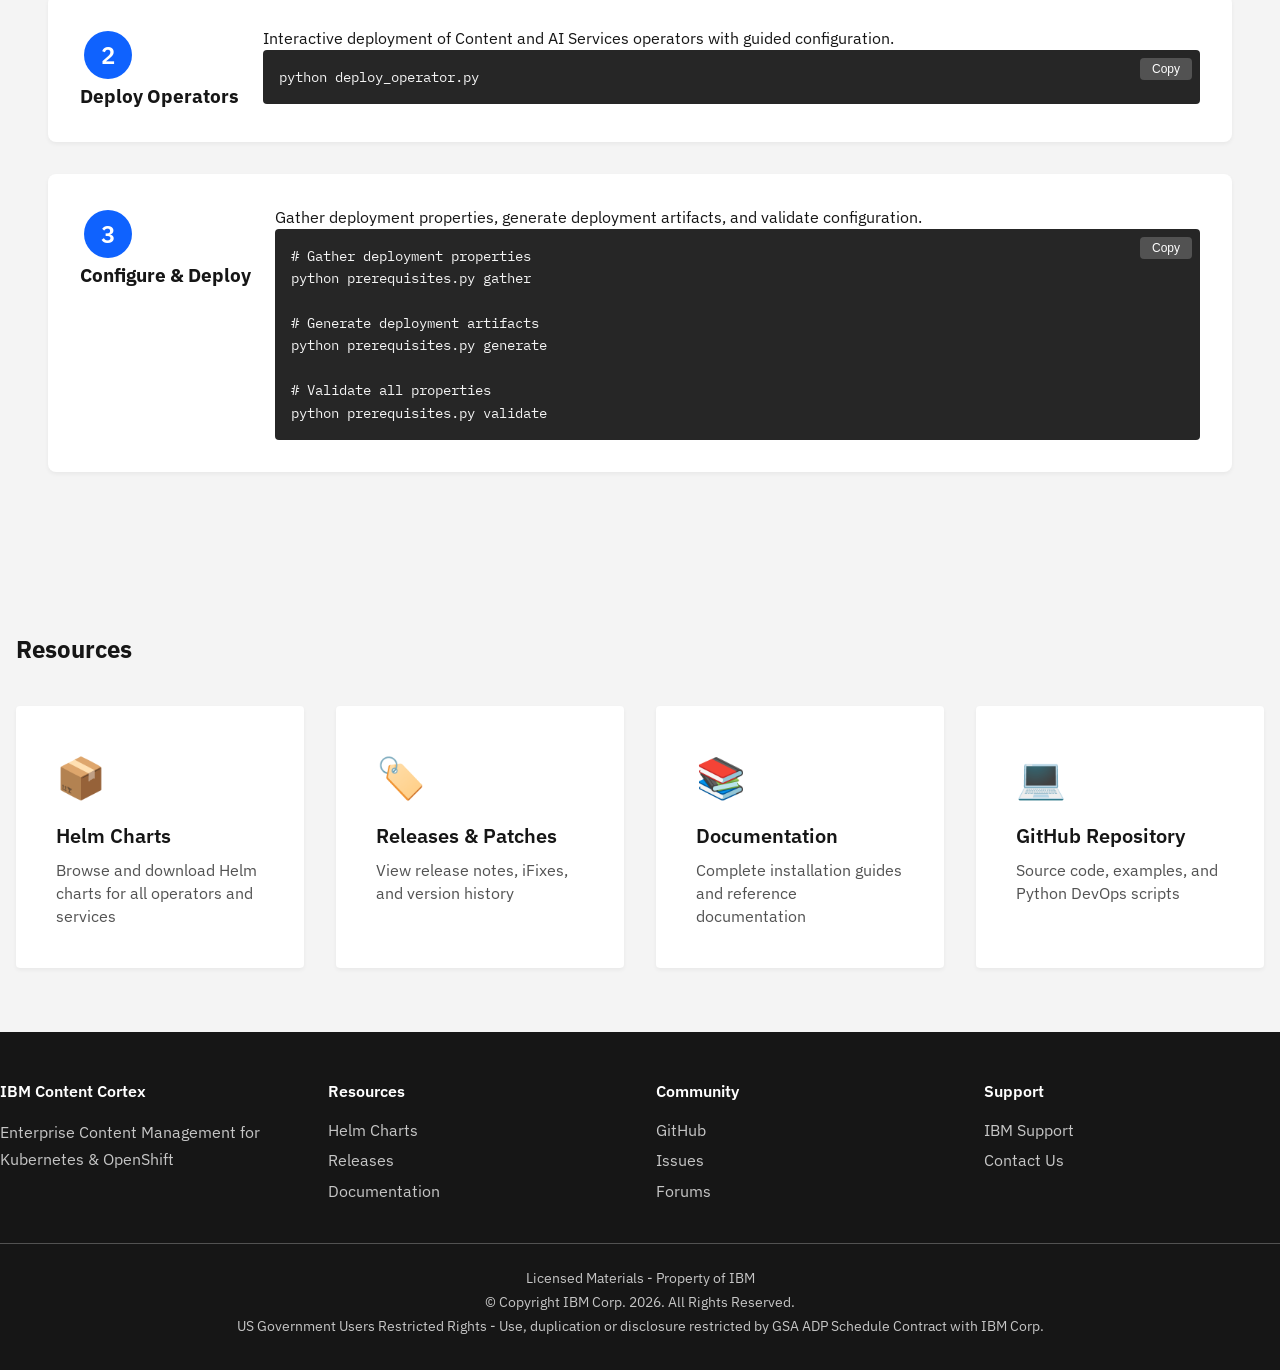
==== commit c604a910: "Content Cortex 26.0.1-IF1 Release" ====
--- a/docs/index.html
+++ b/docs/index.html
@@ -65,8 +65,8 @@
                     </div>
                     <div class="hero-badges">
                         <span class="cds--tag cds--tag--blue">v26.1.1</span>
-                        <span class="cds--tag cds--tag--cool-gray">Kubernetes 1.24+</span>
-                        <span class="cds--tag cds--tag--cool-gray">OpenShift 4.12+</span>
+                        <span class="cds--tag cds--tag--cool-gray">Kubernetes 1.29+</span>
+                        <span class="cds--tag cds--tag--cool-gray">OpenShift 4.16+</span>
                         <span class="cds--tag cds--tag--cool-gray">Helm 4.0+</span>
                     </div>
                 </div>
